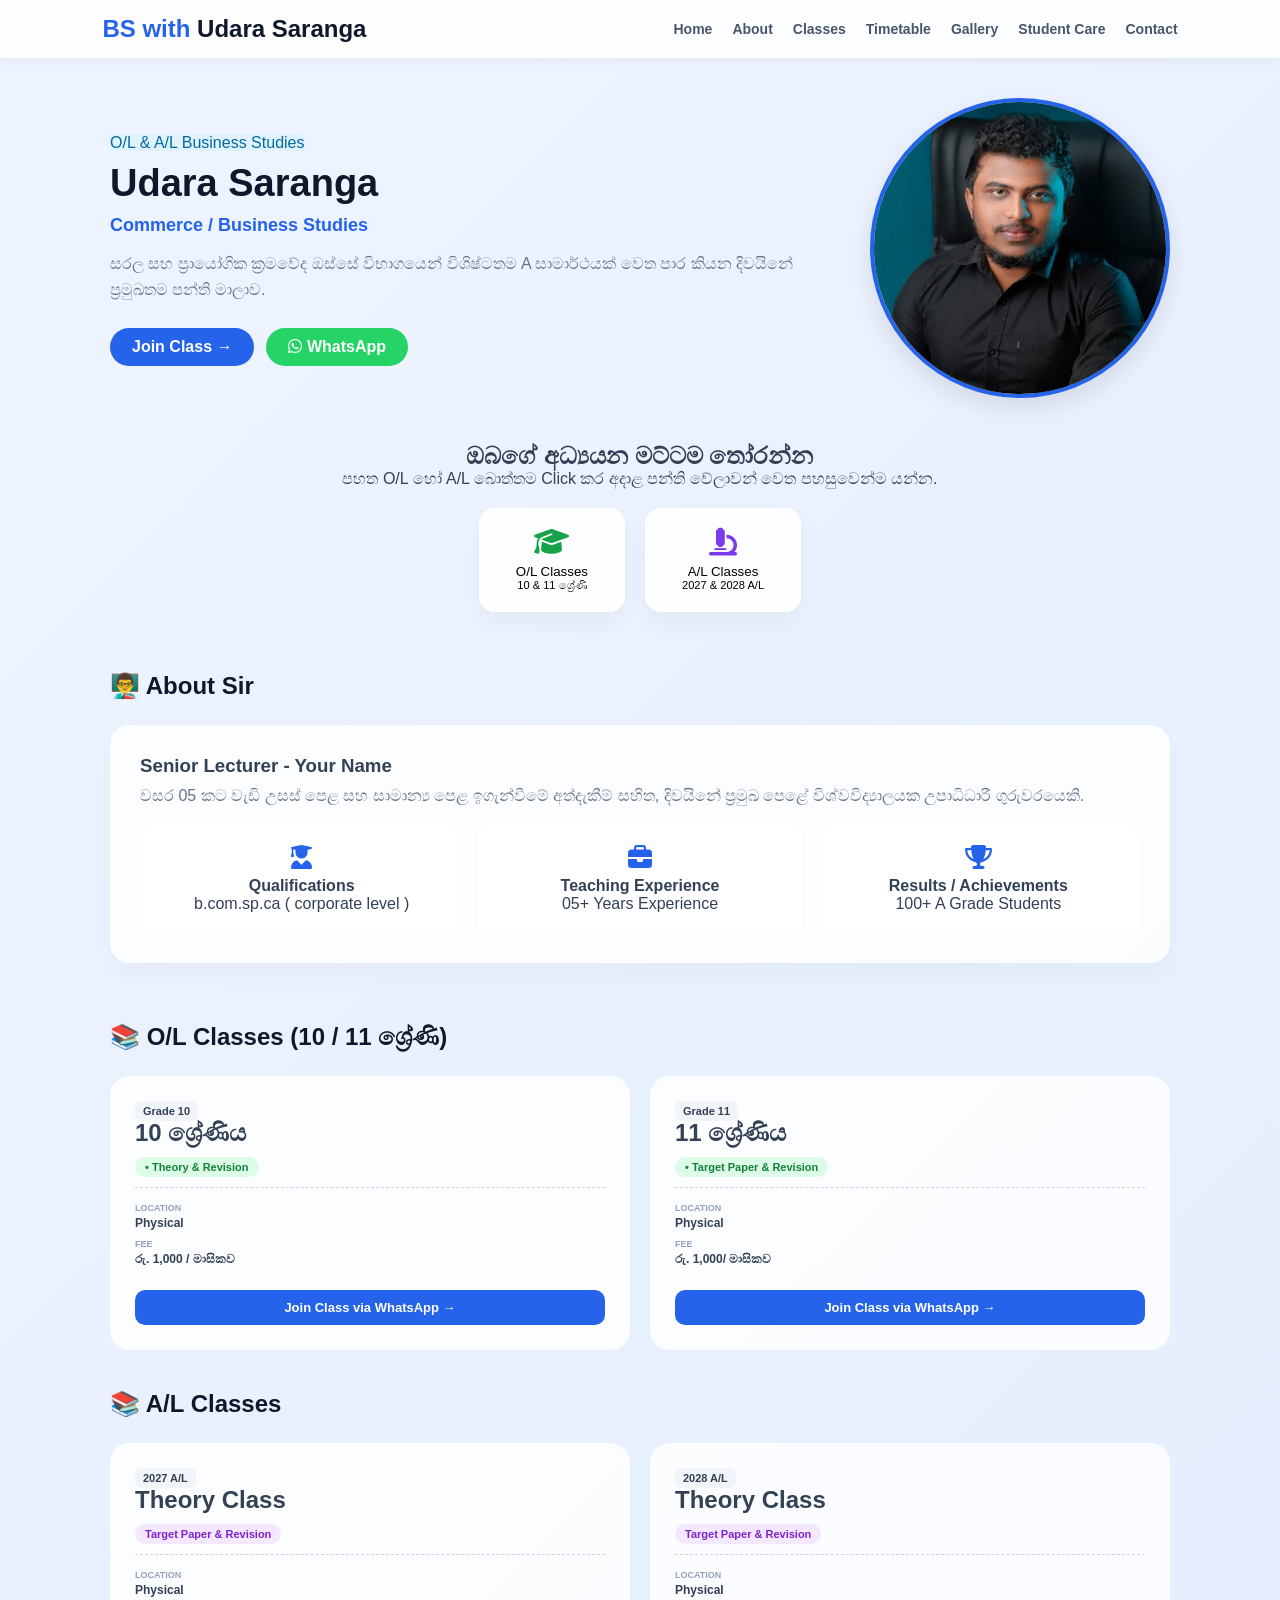
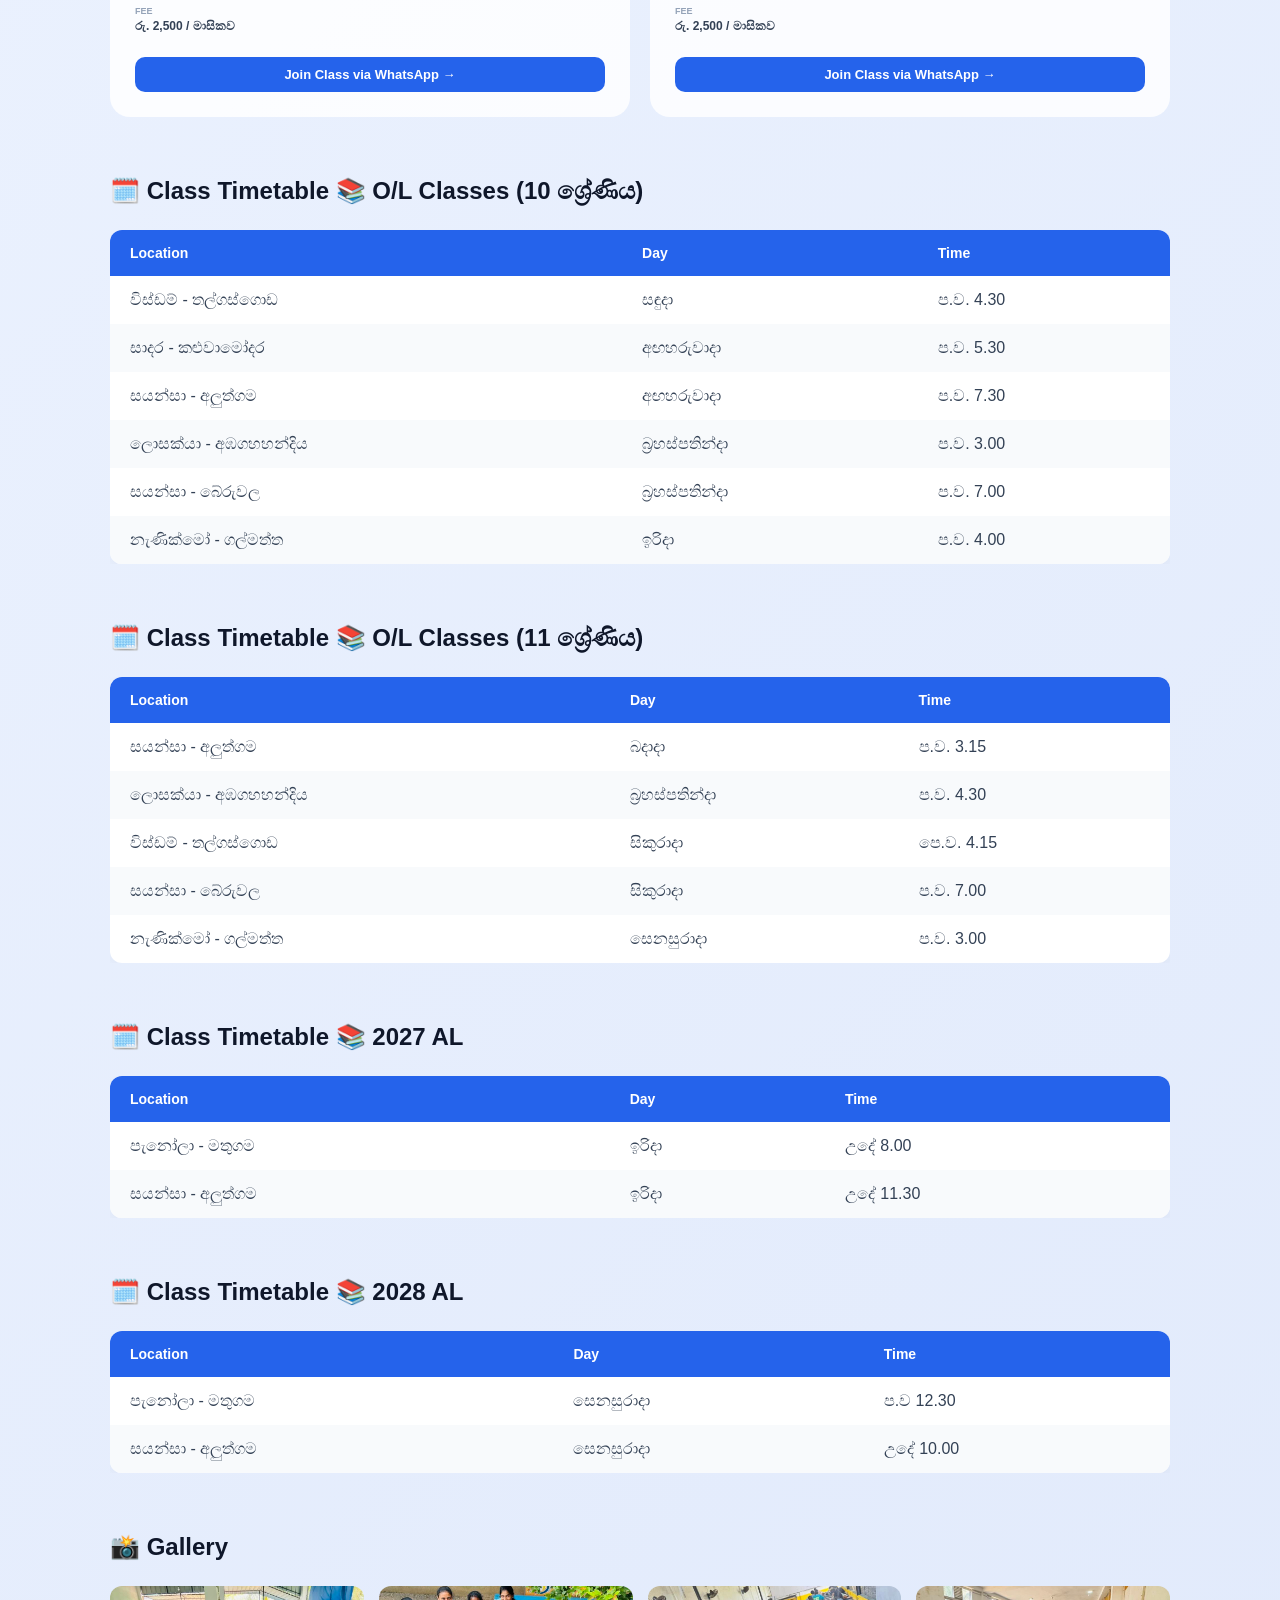
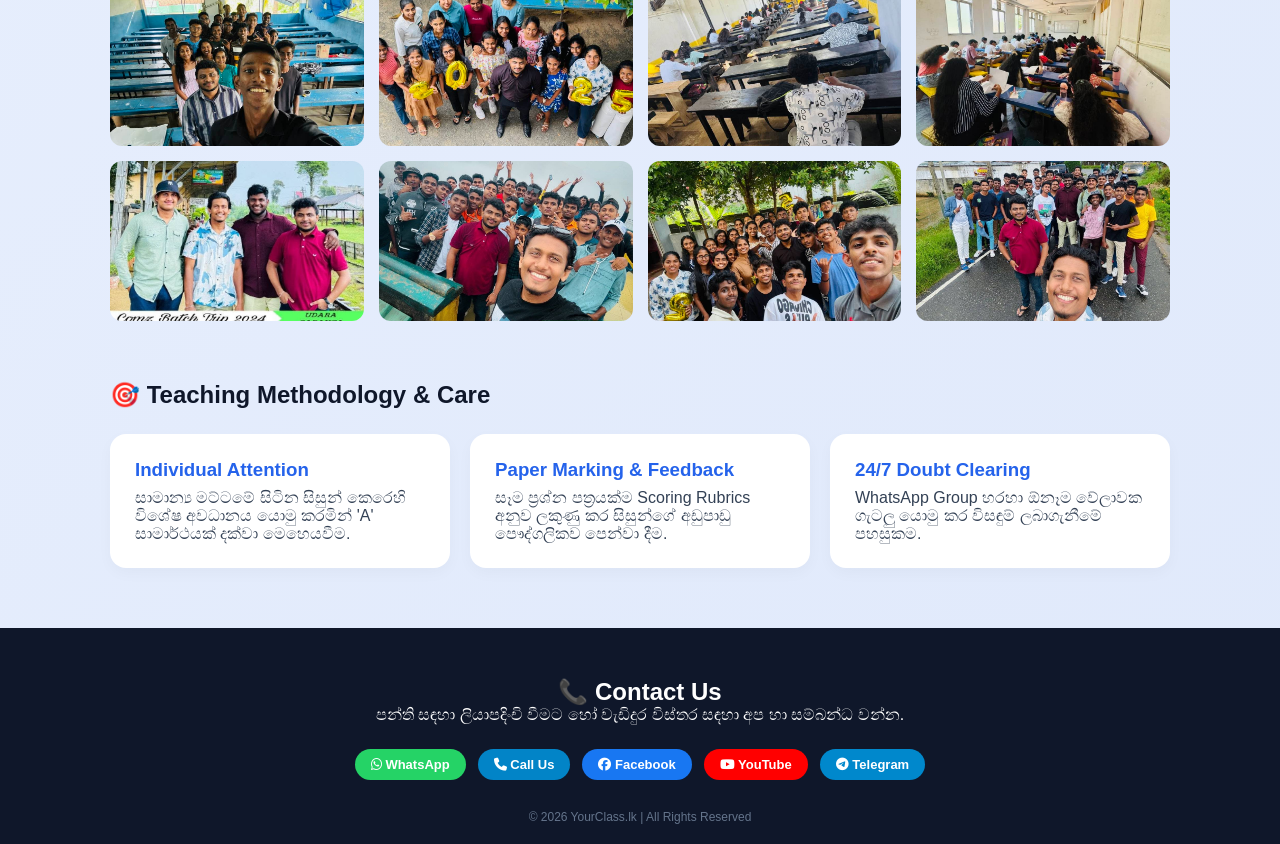
==== index.html @ fe4c2a71 "Add files via upload" ====
<!DOCTYPE html>
<html lang="si">
<head>
  <meta charset="UTF-8">
  <meta name="viewport" content="width=device-width, initial-scale=1.0">
  <title>Udara Saranga Bs</title>
  <link rel="stylesheet" href="style.css">
  <link rel="stylesheet" href="https://cdnjs.cloudflare.com/ajax/libs/font-awesome/6.4.0/css/all.min.css">
</head>
<body>

  <!-- Navigation Bar -->
  <nav class="navbar">
    <div class="logo">
      <h2><span>BS with</span> Udara Saranga</h2>
    </div>
    <ul class="nav-links">
      <li><a href="#home">Home</a></li>
      <li><a href="#about">About</a></li>
      <li><a href="#classes">Classes</a></li>
      <li><a href="#timetable">Timetable</a></li>
      <li><a href="#gallery">Gallery</a></li>
      <li><a href="#results">Student Care</a></li>
      <li><a href="#contact">Contact</a></li>
    </ul>
  </nav>

  <!-- 1. Home / Hero -->
  <section id="home" class="hero-section">
    <div class="hero-content">
      <div class="hero-text">
        <span class="tag pill-blue">O/L & A/L Business Studies</span>
        <h1>Udara Saranga</h1>
        <h3>Commerce / Business Studies</h3>
        <p>සරල සහ ප්‍රායෝගික ක්‍රමවේද ඔස්සේ විභාගයෙන් විශිෂ්ටතම A සාමාර්ථයක් වෙත පාර කියන දිවයිනේ ප්‍රමුඛතම පන්ති මාලාව.</p>
        <div class="hero-btns">
          <a href="#classes" class="btn btn-primary">Join Class &rarr;</a>
          
          <!-- Direct WhatsApp Button -->
          <a href="https://wa.me/94771234567?text=Hi%20Sir%2C%20mata%20class%20wisthara%20danaganna%20one" target="_blank" class="btn btn-whatsapp">
            <i class="fa-brands fa-whatsapp"></i> WhatsApp
          </a>
        </div>
      </div>
      <div class="hero-img">
        <img src="udara.png" alt="Sir Photo">
      </div>
    </div>
  </section>

  <!-- O/L & A/L Selection Section -->
  <section class="category-selector-container">
    <div class="header-text text-center">
      <h2>ඔබගේ අධ්‍යයන මට්ටම තෝරන්න</h2>
      <p>පහත O/L හෝ A/L බොත්තම Click කර අදාළ පන්ති වේලාවන් වෙත පහසුවෙන්ම යන්න.</p>
    </div>
    <div class="category-selector">
      <button class="cat-btn ol-btn" onclick="scrollToSection('ol-classes')">
        <i class="fa-solid fa-graduation-cap"></i>
        <span>O/L Classes</span>
        <small>10 & 11 ශ්‍රේණි</small>
      </button>

      <button class="cat-btn al-btn" onclick="scrollToSection('al-classes')">
        <i class="fa-solid fa-microscope"></i>
        <span>A/L Classes</span>
        <small>2027 & 2028 A/L</small>
      </button>
    </div>
  </section>

  <!-- 2. About Sir -->
  <section id="about" class="about-section">
    <div class="section-title">
      <h2>👨‍🏫 About Sir</h2>
    </div>
    <div class="about-card">
      <div class="about-info">
        <h3>Senior Lecturer - Your Name</h3>
        <p class="about-desc">
          වසර 05 කට වැඩි උසස් පෙළ සහ සාමාන්‍ය පෙළ ඉගැන්වීමේ අත්දැකීම් සහිත, දිවයිනේ ප්‍රමුඛ පෙළේ විශ්වවිද්‍යාලයක උපාධිධාරී ගුරුවරයෙකි.
        </p>
        <div class="about-grid">
          <div class="about-box">
            <i class="fa-solid fa-user-graduate"></i>
            <h4>Qualifications</h4>
            <p>b.com.sp.ca ( corporate level )</p>
          </div>
          <div class="about-box">
            <i class="fa-solid fa-briefcase"></i>
            <h4>Teaching Experience</h4>
            <p>05+ Years Experience</p>
          </div>
          <div class="about-box">
            <i class="fa-solid fa-trophy"></i>
            <h4>Results / Achievements</h4>
            <p>100+ A Grade Students</p>
          </div>
        </div>
      </div>
    </div>
  </section>

  <!-- 3. Classes -->
  <section id="classes" class="classes-section">
    
    <!-- O/L Classes Sub-section -->
    <div id="ol-classes" class="class-group">
      <div class="section-title">
        <h2>📚 O/L Classes (10 / 11 ශ්‍රේණි)</h2>
      </div>
      <div class="cards-grid">
        <div class="path-card">
          <div class="card-header">
            <span class="flag-badge">Grade 10</span>
            <h2>10 ශ්‍රේණිය</h2>
          </div>
          <span class="sub-badge pill-green">• Theory & Revision</span>
          <div class="details">
            <div class="info-group"><span class="label">LOCATION</span><span class="val">Physical</span></div>
            <div class="info-group"><span class="label">FEE</span><span class="val">රු. 1,000 / මාසිකව</span></div>
          </div>
          
          <!-- WhatsApp Link for Grade 10 -->
          <a href="https://wa.me/94771234567?text=Hi%20Sir%2C%20mata%20Grade%2010%20class%20ekata%20join%20wenne%20komada%20danaganna%20one" target="_blank" class="btn-card-link">
            Join Class via WhatsApp &rarr;
          </a>
        </div>

        <div class="path-card">
          <div class="card-header">
            <span class="flag-badge">Grade 11</span>
            <h2>11 ශ්‍රේණිය</h2>
          </div>
          <span class="sub-badge pill-green">• Target Paper & Revision</span>
          <div class="details">
            <div class="info-group"><span class="label">LOCATION</span><span class="val">Physical</span></div>
            <div class="info-group"><span class="label">FEE</span><span class="val">රු. 1,000/ මාසිකව</span></div>
          </div>
          
          <!-- WhatsApp Link for Grade 11 -->
          <a href="https://wa.me/94771234567?text=Hi%20Sir%2C%20mata%20Grade%2011%20class%20ekata%20join%20wenne%20komada%20danaganna%20one" target="_blank" class="btn-card-link">
            Join Class via WhatsApp &rarr;
          </a>
        </div>
      </div>
    </div>

    <!-- A/L Classes Sub-section -->
    <div id="al-classes" class="class-group">
      <div class="section-title">
        <h2>📚 A/L Classes</h2>
      </div>
      <div class="cards-grid">
        <div class="path-card">
          <div class="card-header">
            <span class="flag-badge">2027 A/L</span>
            <h2>Theory Class</h2>
          </div>
          <span class="sub-badge pill-purple">Target Paper & Revision</span>
          <div class="details">
            <div class="info-group"><span class="label">LOCATION</span><span class="val">Physical</span></div>
            <div class="info-group"><span class="label">FEE</span><span class="val">රු. 2,500 / මාසිකව</span></div>
          </div>
          
          <!-- WhatsApp Link for 2026 AL -->
          <a href="https://wa.me/94771234567?text=Hi%20Sir%2C%20mata%202026%20AL%20Theory%20class%20ekata%20join%20wenne%20komada%20danaganna%20one" target="_blank" class="btn-card-link">
            Join Class via WhatsApp &rarr;
          </a>
        </div>

        <div class="path-card">
          <div class="card-header">
            <span class="flag-badge">2028 A/L</span>
            <h2>Theory Class</h2>
          </div>
          <span class="sub-badge pill-purple">Target Paper & Revision</span>
          <div class="details">
            <div class="info-group"><span class="label">LOCATION</span><span class="val">Physical</span></div>
            <div class="info-group"><span class="label">FEE</span><span class="val">රු. 2,500 / මාසිකව</span></div>
          </div>
          
          <!-- WhatsApp Link for 2025 AL -->
          <a href="https://wa.me/94771234567?text=Hi%20Sir%2C%20mata%202025%20AL%20Revision%20class%20ekata%20join%20wenne%20komada%20danaganna%20one" target="_blank" class="btn-card-link">
            Join Class via WhatsApp &rarr;
          </a>
        </div>
      </div>
    </div>

  </section>

  <!-- 4. Class Timetable -->
  <section id="timetable" class="timetable-section">
    <div class="section-title">
      <h2>🗓️ Class Timetable 📚 O/L Classes (10 ශ්‍රේණිය)</h2>
    </div>
    <div class="table-container">
      <table class="styled-table">
        <thead>
          <tr>
            <th>Location</th>
            <th>Day</th>
            <th>Time</th>
        
          </tr>
        </thead>
        <tbody>
          <tr>
            <td>විස්ඩම්	- තල්ගස්ගොඩ</td>
            <td>සඳුදා</td>
            <td>ප.ව. 4.30</td>
            
          </tr>
          <tr>
            <td>සාදර	- කළුවාමෝදර</td>
            <td>අඟහරුවාදා</td>
            <td>ප.ව. 5.30</td>
           
          </tr>
          <tr>
            <td>සයන්සා	- අලුත්ගම</td>
            <td>අඟහරුවාදා</td>
            <td>ප.ව. 7.30</td>
            
          </tr>
          <tr>
            <td>ලොසක්යා	- අඹගහහන්දිය</td>
            <td>බ්‍රහස්පතින්දා</td>
            <td>ප.ව. 3.00</td>
            
          </tr>
          <tr>
            <td>සයන්සා	- බේරුවල</td>
            <td>බ්‍රහස්පතින්දා</td>
            <td>ප.ව. 7.00</td>
            
          </tr>
          <tr>
            <td>නැණික්මෝ	- ගල්මත්ත</td>
            <td>ඉරිදා</td>
            <td>ප.ව. 4.00</td>
            
          </tr>
        </tbody>
      </table>
    </div>
  </section>


  <section id="timetable" class="timetable-section">
    <div class="section-title">
      <h2>🗓️ Class Timetable 📚 O/L Classes (11 ශ්‍රේණිය)</h2>
    </div>
    <div class="table-container">
      <table class="styled-table">
        <thead>
          <tr>
            <th>Location</th>
            <th>Day</th>
            <th>Time</th>
        
          </tr>
        </thead>
        <tbody>
          <tr>
            <td>සයන්සා	- අලුත්ගම</td>
            <td>බදාදා</td>
            <td>ප.ව. 3.15</td>
            
          </tr>
          <tr>
            <td>ලොසක්යා	- අඹගහහන්දිය</td>
            <td>බ්‍රහස්පතින්දා</td>
            <td>ප.ව. 4.30</td>
           
          </tr>
          <tr>
            <td>විස්ඩම්	- තල්ගස්ගොඩ</td>
            <td>සිකුරාදා</td>
            <td>පෙ.ව. 4.15</td>
            
          </tr>
          <tr>
            <td>සයන්සා	- බේරුවල</td>
            <td>සිකුරාදා</td>
            <td>ප.ව. 7.00</td>
            
          </tr>
          <tr>
            <td>නැණික්මෝ	- ගල්මත්ත</td>
            <td>සෙනසුරාදා</td>
            <td>ප.ව. 3.00</td>
          
        </tbody>
      </table>
    </div>
  </section>

  <section id="timetable" class="timetable-section">
    <div class="section-title">
      <h2>🗓️ Class Timetable 📚 2027 AL</h2>
    </div>
    <div class="table-container">
      <table class="styled-table">
        <thead>
          <tr>
            <th>Location</th>
            <th>Day</th>
            <th>Time</th>
        
          </tr>
        </thead>
        <tbody>
          <tr>
            <td>පැනෝලා - මතුගම</td>
            <td>ඉරිදා </td>
            <td>උදේ 8.00</td>
            
          </tr>
          <tr>
            <td>සයන්සා - අලුත්ගම</td>
            <td>ඉරිදා</td>
            <td>උදේ 11.30</td>
          
        </tbody>
      </table>
    </div>
  </section>


  <section id="timetable" class="timetable-section">
    <div class="section-title">
      <h2>🗓️ Class Timetable 📚 2028 AL</h2>
    </div>
    <div class="table-container">
      <table class="styled-table">
        <thead>
          <tr>
            <th>Location</th>
            <th>Day</th>
            <th>Time</th>
        
          </tr>
        </thead>
        <tbody>
          <tr>
            <td>පැනෝලා - මතුගම</td>
            <td>සෙනසුරාදා</td>
            <td>ප.ව 12.30</td>
            
          </tr>
          <tr>
            <td>සයන්සා - අලුත්ගම</td>
            <td>සෙනසුරාදා</td>
            <td>උදේ 10.00</td>
          
        </tbody>
      </table>
    </div>
  </section>


  <!-- 5. Gallery -->
  <section id="gallery" class="gallery-section">
    <div class="section-title">
      <h2>📸 Gallery</h2>
    </div>
    <div class="gallery-grid">
      <img src="1.jpg" alt="Class Photo">
      <img src="2.jpg" alt="Seminar Photo">
      <img src="3.jpg" alt="Event Photo">
      <img src="4.jpg" alt="Achievement Photo">
      <img src="5.jpg" alt="Class Photo">
      <img src="6.jpg" alt="Seminar Photo">
      <img src="7.jpg" alt="Event Photo">
      <img src="8.jpg" alt="Achievement Photo">
    </div>
  </section>

  <!-- 6. Results / Achievements -->
  <section id="results" class="results-section">
    <div class="section-title">
      <h2>🎯 Teaching Methodology & Care</h2>
    </div>
    <div class="results-grid">
      <div class="result-box">
        <h3>Individual Attention</h3>
        <p>සාමාන්‍ය මට්ටමේ සිටින සිසුන් කෙරෙහි විශේෂ අවධානය යොමු කරමින් 'A' සාමාර්ථයක් දක්වා මෙහෙයවීම.</p>
      </div>
      <div class="result-box">
        <h3>Paper Marking & Feedback</h3>
        <p>සෑම ප්‍රශ්න පත්‍රයක්ම Scoring Rubrics අනුව ලකුණු කර සිසුන්ගේ අඩුපාඩු පෞද්ගලිකව පෙන්වා දීම.</p>
      </div>
      <div class="result-box">
        <h3>24/7 Doubt Clearing</h3>
        <p>WhatsApp Group හරහා ඕනෑම වේලාවක ගැටලු යොමු කර විසඳුම් ලබාගැනීමේ පහසුකම.</p>
      </div>
    </div>
  </section>

  <!-- 8. Contact & Social Links -->
  <footer id="contact" class="footer-section">
    <div class="footer-content">
      <h2>📞 Contact Us</h2>
      <p>පන්ති සඳහා ලියාපදිංචි වීමට හෝ වැඩිදුර විස්තර සඳහා අප හා සම්බන්ධ වන්න.</p>
      
      <div class="social-links">
        <!-- Direct Footer WhatsApp Link -->
        <a href="https://wa.me/94758544472" target="_blank" class="wa">
          <i class="fa-brands fa-whatsapp"></i> WhatsApp
        </a>
        <a href="tel:+94758544472" class="ph"><i class="fa-solid fa-phone"></i> Call Us</a>
        <a href="#" class="fb"><i class="fa-brands fa-facebook"></i> Facebook</a>
        <a href="#" class="yt"><i class="fa-brands fa-youtube"></i> YouTube</a>
        <a href="#" class="tg"><i class="fa-brands fa-telegram"></i> Telegram</a>
      </div>
      <p class="copyright">© 2026 YourClass.lk | All Rights Reserved</p>
    </div>
  </footer>

  <script src="script.js"></script>
</body>
</html>
---- style.css ----
* {
  margin: 0;
  padding: 0;
  box-sizing: border-box;
  font-family: 'Segoe UI', Roboto, Helvetica, Arial, sans-serif;
}

html {
  scroll-behavior: smooth;
}

body {
  background: linear-gradient(135deg, #eef4ff 0%, #e0e9fb 100%);
  color: #334155;
}

.text-center { text-align: center; }

/* Navbar */
.navbar {
  display: flex;
  justify-content: space-between;
  align-items: center;
  padding: 15px 8%;
  background: rgba(255, 255, 255, 0.9);
  backdrop-filter: blur(10px);
  position: sticky;
  top: 0;
  z-index: 100;
  box-shadow: 0 2px 10px rgba(0, 0, 0, 0.05);
}

.logo h2 { font-size: 24px; color: #0f172a; }
.logo h2 span { color: #2563eb; }

.nav-links {
  display: flex;
  list-style: none;
  gap: 20px;
}

.nav-links a {
  text-decoration: none;
  color: #475569;
  font-weight: 600;
  font-size: 14px;
}

/* 1. Hero Section */
.hero-section {
  max-width: 1100px;
  margin: 40px auto;
  padding: 0 20px;
}

.hero-content {
  display: flex;
  align-items: center;
  justify-content: space-between;
  gap: 40px;
}

.hero-text h1 { font-size: 38px; color: #0f172a; margin: 10px 0; }
.hero-text h3 { font-size: 18px; color: #2563eb; margin-bottom: 15px; }
.hero-text p { color: #64748b; margin-bottom: 25px; line-height: 1.6; }

.hero-btns { display: flex; gap: 12px; }

.btn {
  padding: 10px 22px;
  border-radius: 20px;
  text-decoration: none;
  font-weight: 600;
  display: inline-block;
}

.btn-primary { background: #2563eb; color: #fff; }
.btn-whatsapp { background: #25d366; color: #fff; }

.hero-img img {
  width: 300px;             /* රූපයේ පළල */
  height: 300px;            /* උස සහ පළල සමාන විය යුතුය */
  border-radius: 50%;       /* රවුම් හැඩය ලබාදෙන ප්‍රධාන කේතය */
  object-fit: cover;        /* රූපය ඇද නොවී නිවැරදිව රවුම ඇතුළට සකස් කරයි */
  border: 4px solid #2563eb; /* රවුම වටේට ලස්සන Border එකක් (අවශ්‍ය නම් පමණක් යොදන්න) */
  box-shadow: 0 10px 25px rgba(0, 0, 0, 0.1);
}

/* Category Selector */
.category-selector-container {
  max-width: 1100px;
  margin: 40px auto;
  padding: 0 20px;
}

.category-selector {
  display: flex;
  justify-content: center;
  gap: 20px;
  margin-top: 20px;
}

.cat-btn {
  background: rgba(255, 255, 255, 0.9);
  border: 2px solid #fff;
  border-radius: 16px;
  padding: 18px 35px;
  display: flex;
  flex-direction: column;
  align-items: center;
  cursor: pointer;
  box-shadow: 0 10px 20px rgba(0, 0, 0, 0.04);
  transition: 0.3s;
}

.cat-btn:hover { transform: translateY(-4px); border-color: #2563eb; }
.cat-btn i { font-size: 28px; margin-bottom: 8px; }
.ol-btn i { color: #16a34a; }
.al-btn i { color: #7c3aed; }

/* Global Section Style */
section {
  max-width: 1100px;
  margin: 60px auto;
  padding: 0 20px;
}

.section-title h2 {
  font-size: 24px;
  color: #0f172a;
  margin-bottom: 25px;
}

/* 2. About */
.about-card {
  background: rgba(255, 255, 255, 0.85);
  padding: 30px;
  border-radius: 20px;
  box-shadow: 0 10px 25px rgba(0, 0, 0, 0.03);
}

.about-desc { margin: 10px 0 20px; color: #64748b; }

.about-grid {
  display: grid;
  grid-template-columns: repeat(auto-fit, minmax(200px, 1fr));
  gap: 15px;
}

.about-box {
  background: #fff;
  padding: 20px;
  border-radius: 12px;
  text-align: center;
}

.about-box i { font-size: 24px; color: #2563eb; margin-bottom: 8px; }

/* 3. Cards Grid */
.class-group { margin-bottom: 40px; }
.cards-grid {
  display: grid;
  grid-template-columns: repeat(auto-fit, minmax(260px, 1fr));
  gap: 20px;
}

.path-card {
  background: rgba(255, 255, 255, 0.85);
  border-radius: 20px;
  padding: 25px;
  display: flex;
  flex-direction: column;
}

.flag-badge {
  background: #f1f5f9;
  padding: 4px 8px;
  border-radius: 6px;
  font-size: 11px;
  font-weight: bold;
}

.sub-badge {
  display: inline-block;
  font-size: 11px;
  font-weight: 600;
  padding: 4px 10px;
  border-radius: 12px;
  margin: 10px 0;
  width: fit-content;
}

.pill-green { background: #dcfce7; color: #15803d; }
.pill-purple { background: #f3e8ff; color: #7e22ce; }
.pill-blue { background: #e0f2fe; color: #0369a1; }

.details { border-top: 1px dashed #cbd5e1; padding-top: 15px; margin-bottom: 15px; }
.info-group { margin-bottom: 8px; }
.info-group .label { font-size: 9px; color: #94a3b8; font-weight: bold; display: block; }
.info-group .val { font-size: 12px; font-weight: 600; }

.btn-card {
  background: #2563eb;
  color: #fff;
  border: none;
  padding: 8px;
  border-radius: 10px;
  cursor: pointer;
  margin-top: auto;
}

/* 4. Timetable */
.table-container { overflow-x: auto; }

.styled-table {
  width: 100%;
  border-collapse: collapse;
  background: #fff;
  border-radius: 12px;
  overflow: hidden;
  box-shadow: 0 5px 15px rgba(0,0,0,0.03);
}

.styled-table th, .styled-table td { padding: 15px 20px; text-align: left; }
.styled-table th { background: #2563eb; color: #fff; font-size: 14px; }
.styled-table tr:nth-child(even) { background: #f8fafc; }

/* 5. Gallery */
.gallery-grid {
  display: grid;
  grid-template-columns: repeat(auto-fit, minmax(220px, 1fr));
  gap: 15px;
}

.gallery-grid img { width: 100%; border-radius: 12px; height: 160px; object-fit: cover; }

/* 6. Results */
.results-grid {
  display: grid;
  grid-template-columns: repeat(auto-fit, minmax(250px, 1fr));
  gap: 20px;
}

.result-box {
  background: #fff;
  padding: 25px;
  border-radius: 16px;
  box-shadow: 0 5px 15px rgba(0,0,0,0.03);
}

.result-box h3 { color: #2563eb; margin-bottom: 8px; }

/* 7. Location */
.location-container {
  display: grid;
  grid-template-columns: 1fr 1fr;
  gap: 20px;
  background: #fff;
  padding: 20px;
  border-radius: 16px;
}

/* 8. Contact / Footer */
.footer-section {
  background: #0f172a;
  color: #fff;
  padding: 50px 20px 20px;
  text-align: center;
  max-width: 100%;
  margin-bottom: 0;
}

.social-links {
  display: flex;
  justify-content: center;
  gap: 12px;
  flex-wrap: wrap;
  margin: 25px 0;
}

.social-links a {
  padding: 8px 16px;
  border-radius: 20px;
  text-decoration: none;
  color: #fff;
  font-size: 13px;
  font-weight: bold;
}

.wa { background: #25d366; }
.ph { background: #0284c7; }
.fb { background: #1877f2; }
.yt { background: #ff0000; }
.tg { background: #0088cc; }

.copyright { font-size: 12px; color: #64748b; margin-top: 30px; }

/* Responsive Mobile */
@media (max-width: 768px) {
  .hero-content { flex-direction: column; text-align: center; }
  .hero-btns { justify-content: center; }
  .nav-links { display: none; }
  .location-container { grid-template-columns: 1fr; }
  .category-selector { flex-direction: column; }
}

.btn-card-link {
  display: block;
  text-align: center;
  background: #2563eb;
  color: #ffffff;
  padding: 10px;
  border-radius: 10px;
  text-decoration: none;
  font-size: 13px;
  font-weight: 600;
  margin-top: auto;
  transition: background 0.2s ease;
}

.btn-card-link:hover {
  background: #1d4ed8;
}
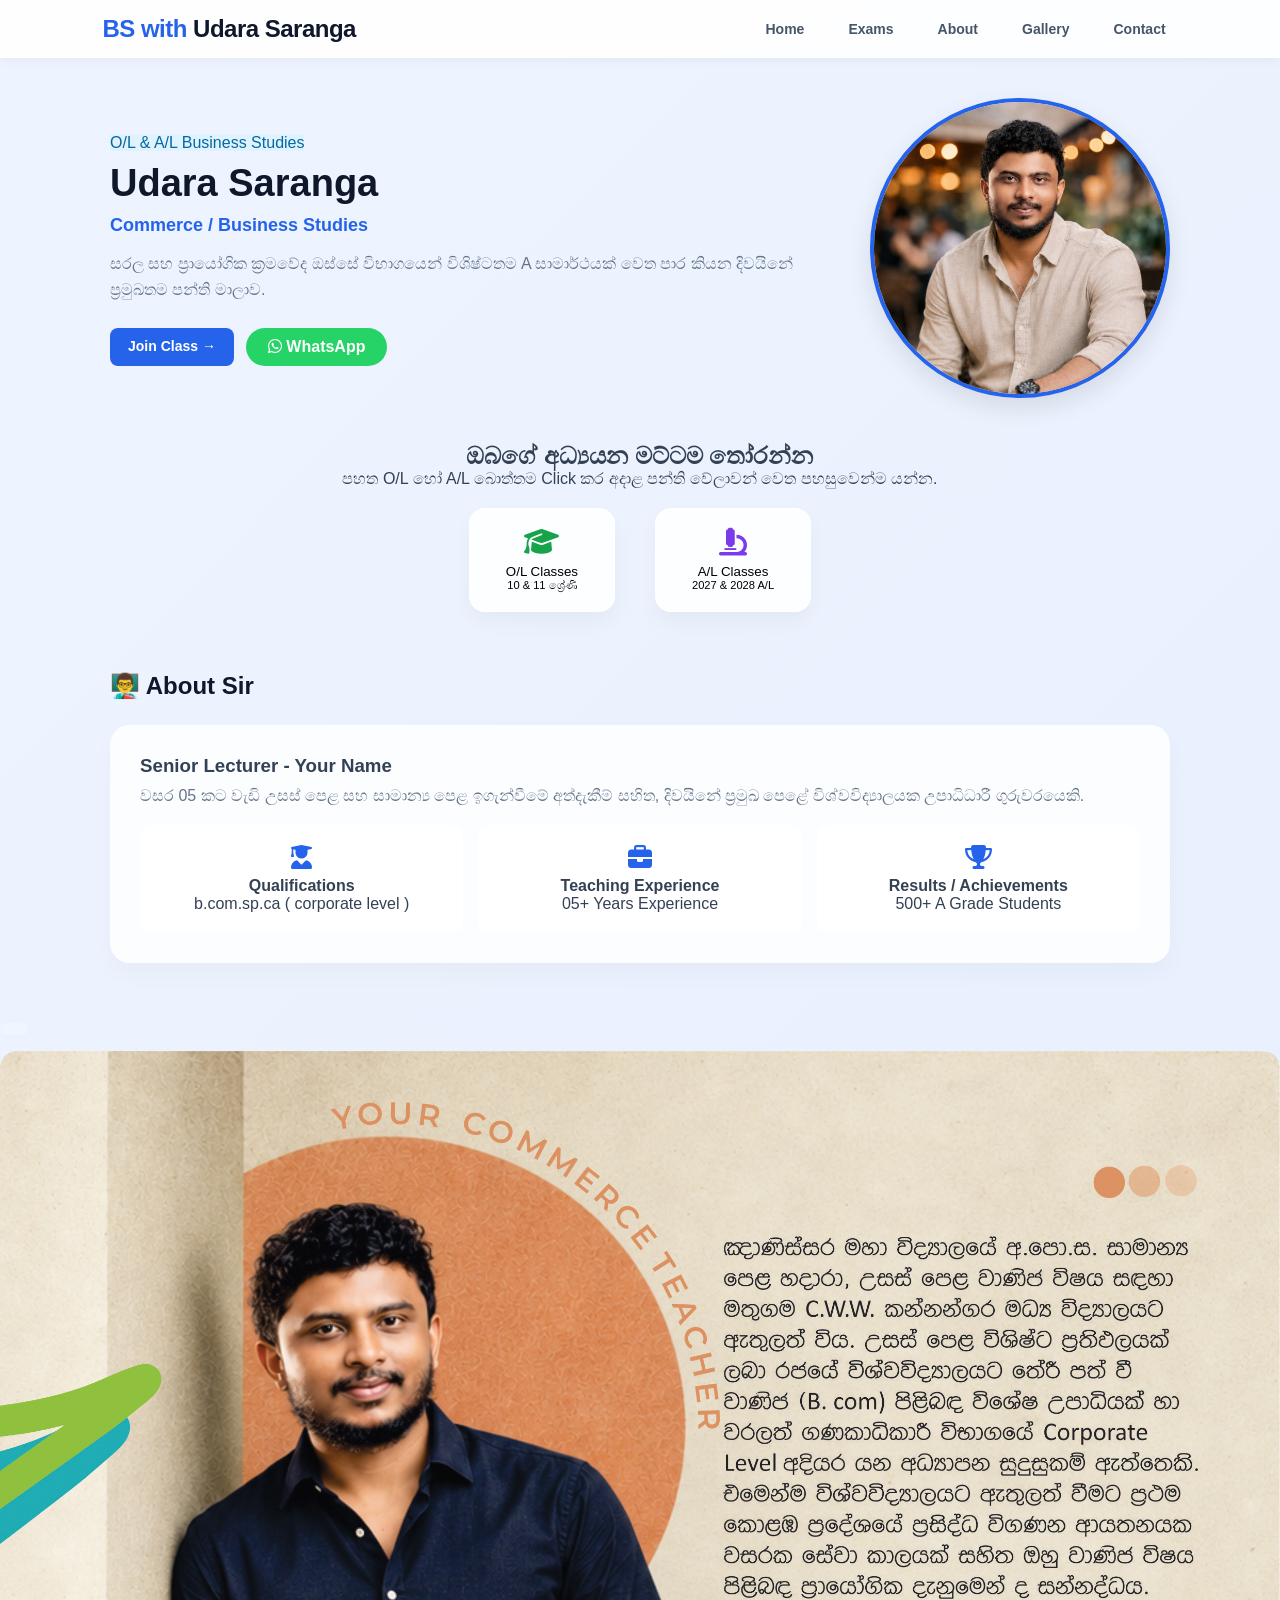
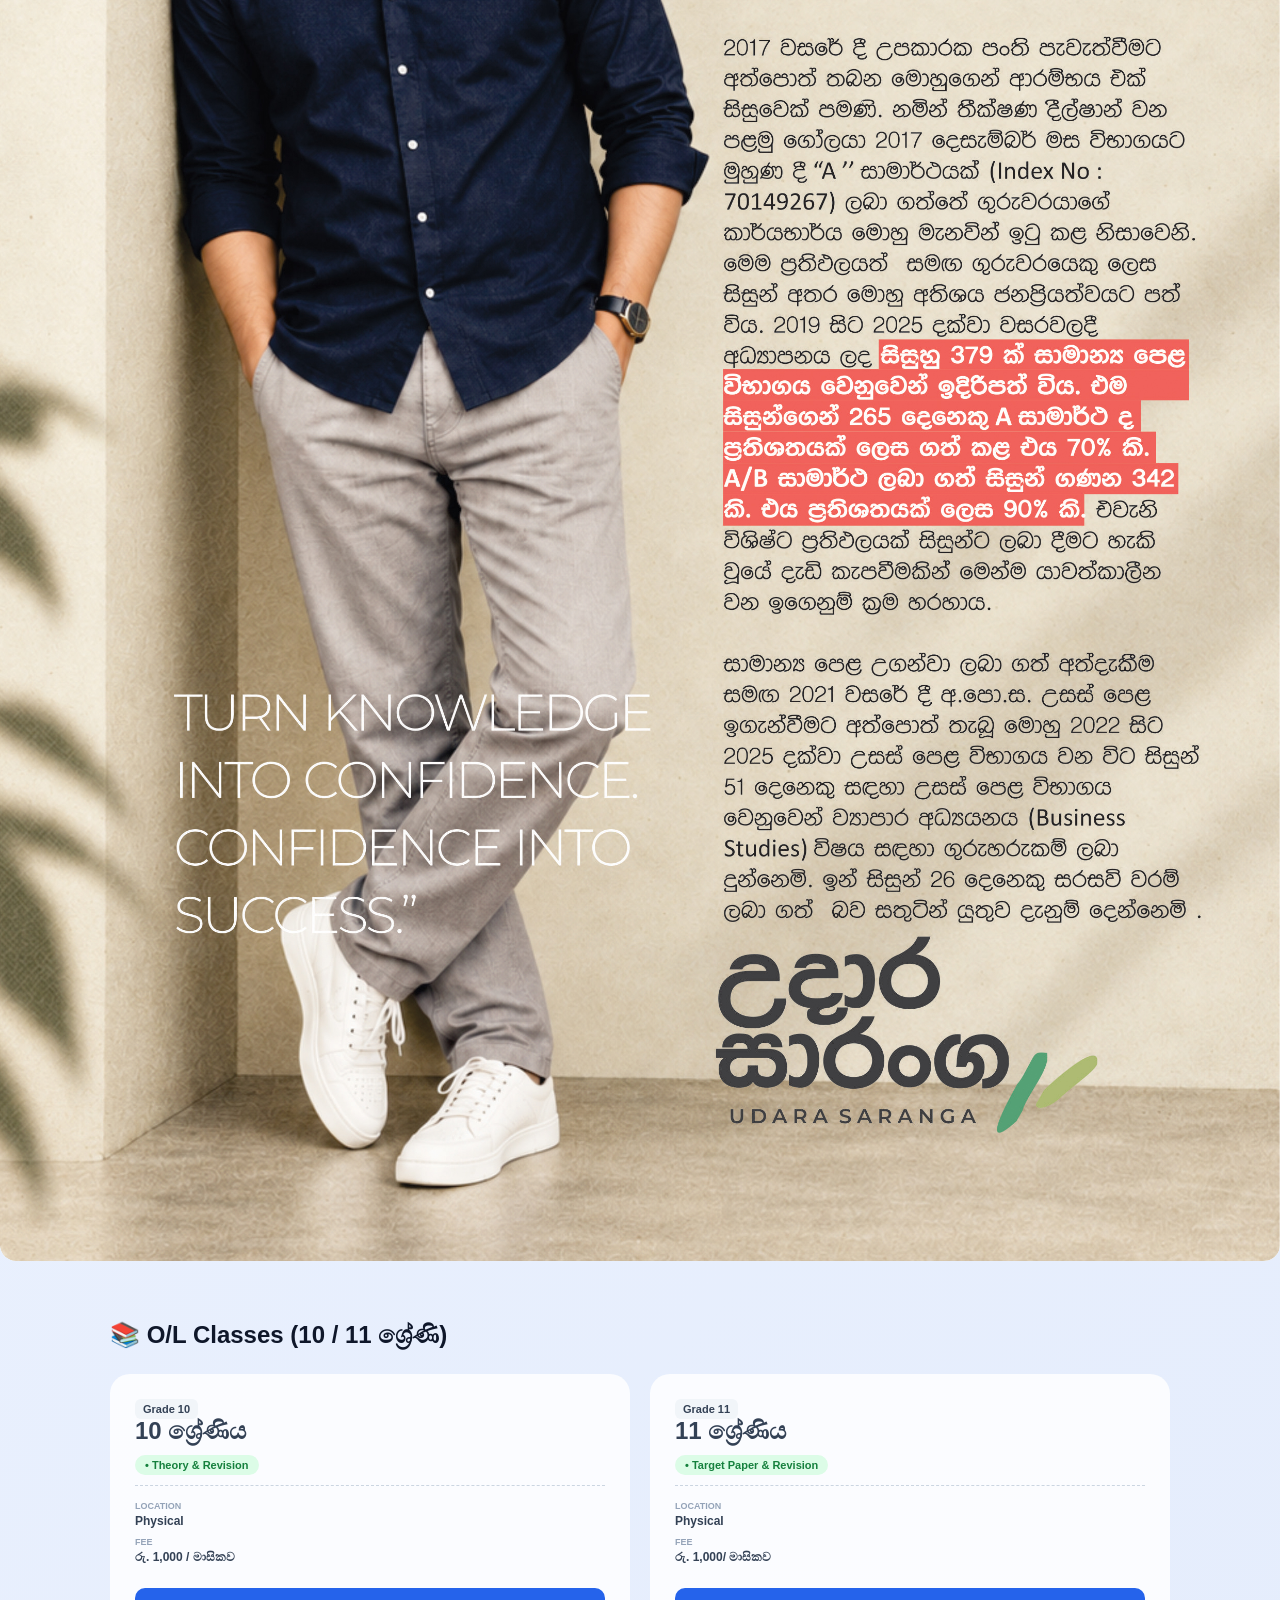
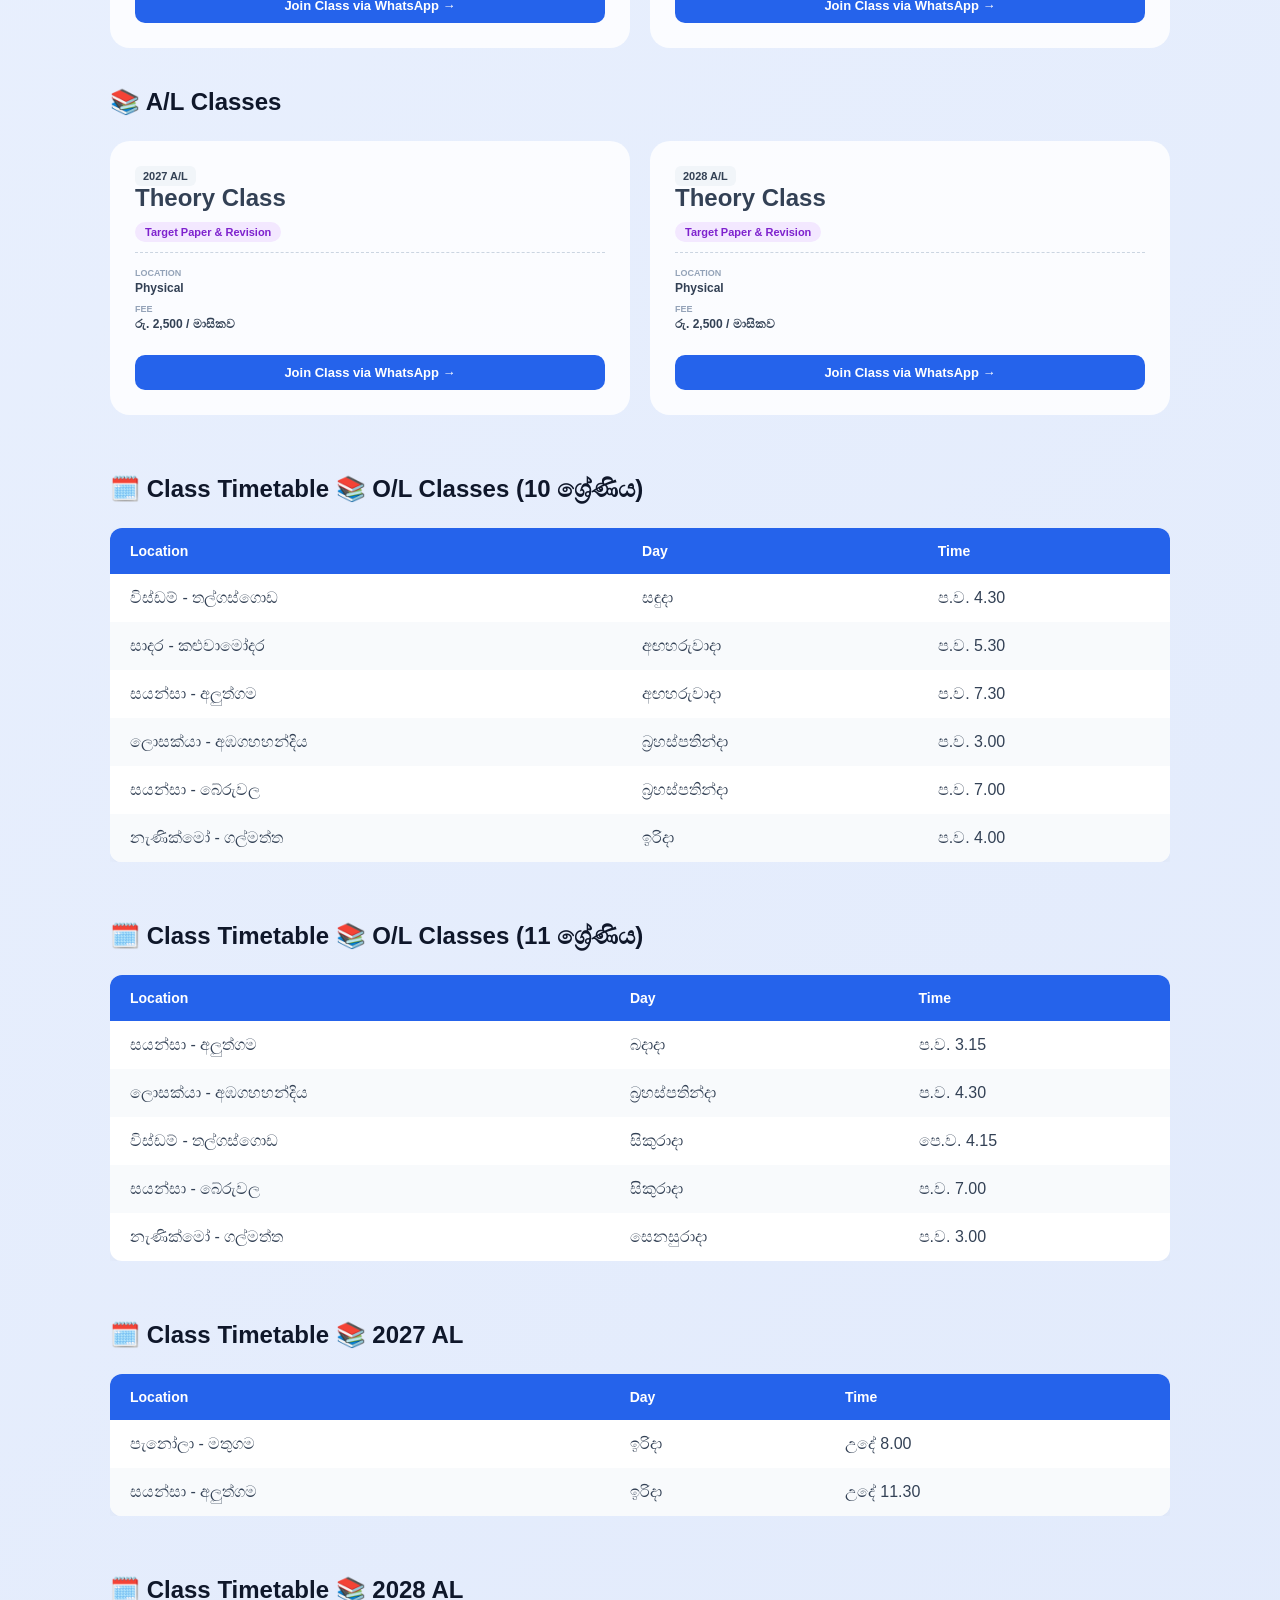
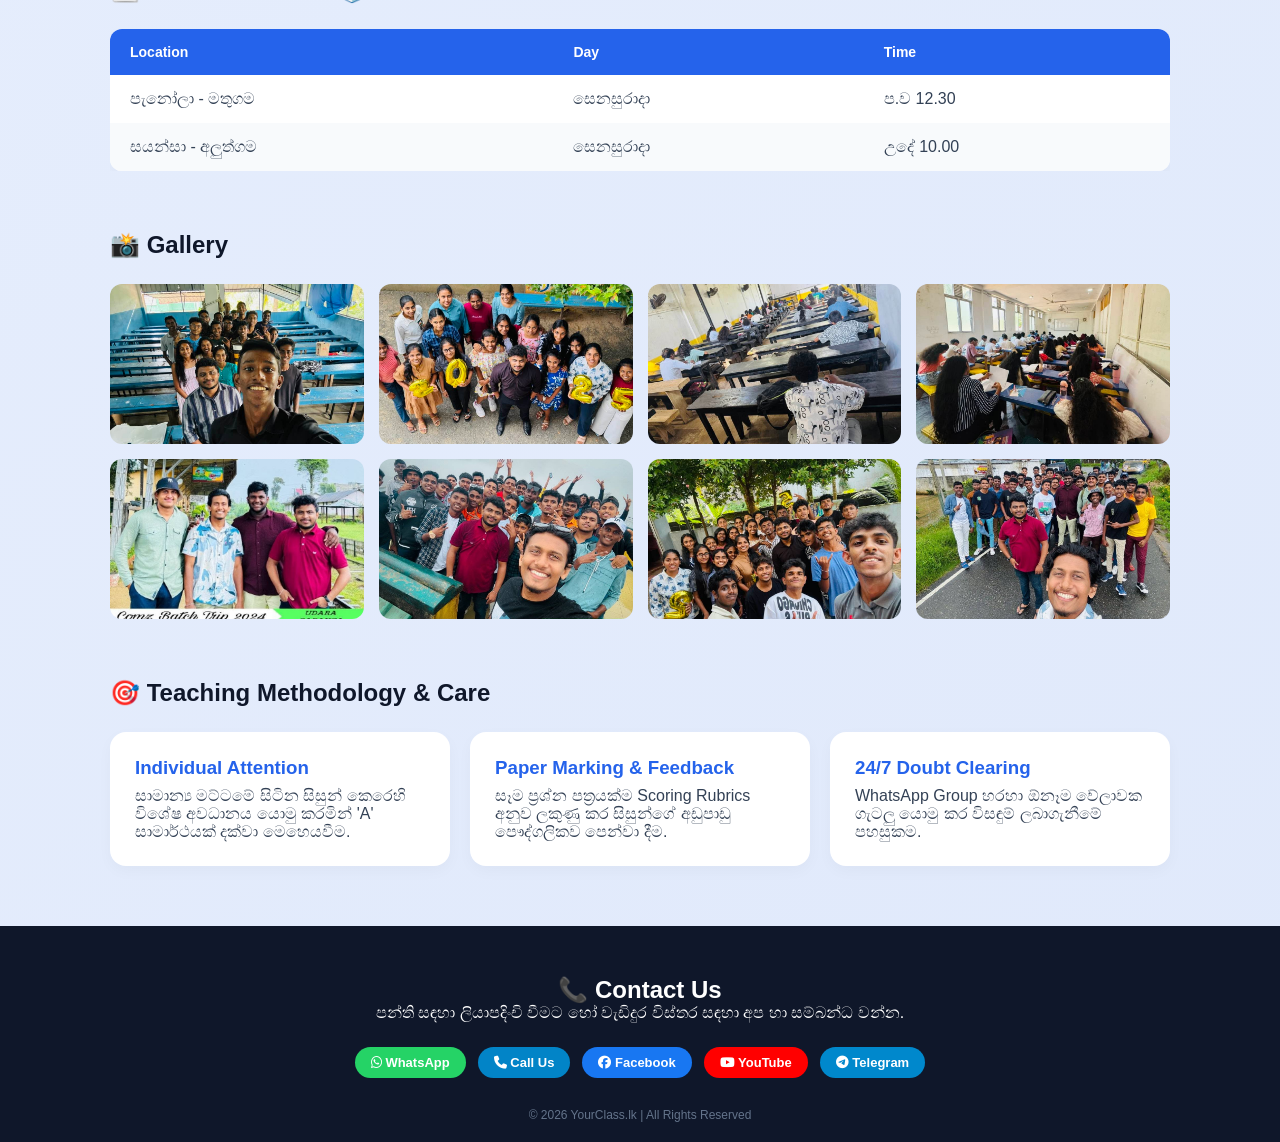
==== commit 286f703d: "Add files via upload" ====
--- a/index.html
+++ b/index.html
@@ -15,13 +15,17 @@
       <h2><span>BS with</span> Udara Saranga</h2>
     </div>
     <ul class="nav-links">
-      <li><a href="#home">Home</a></li>
+      
+     <nav>
+      <li><a href="#home">Home</a></li>   
+    <a href="exams.html">Exams</a> 
+
       <li><a href="#about">About</a></li>
-      <li><a href="#classes">Classes</a></li>
-      <li><a href="#timetable">Timetable</a></li>
       <li><a href="#gallery">Gallery</a></li>
-      <li><a href="#results">Student Care</a></li>
       <li><a href="#contact">Contact</a></li>
+
+  
+
     </ul>
   </nav>
 
@@ -43,10 +47,11 @@
         </div>
       </div>
       <div class="hero-img">
-        <img src="udara.png" alt="Sir Photo">
-      </div>
-    </div>
-  </section>
+        <img src="uu.jpeg" alt="Sir Photo">
+      </div>
+    </div>
+  </section>
+
 
   <!-- O/L & A/L Selection Section -->
   <section class="category-selector-container">
@@ -59,7 +64,7 @@
         <i class="fa-solid fa-graduation-cap"></i>
         <span>O/L Classes</span>
         <small>10 & 11 ශ්‍රේණි</small>
-      </button>
+      </button>  <img src="" alt="">
 
       <button class="cat-btn al-btn" onclick="scrollToSection('al-classes')">
         <i class="fa-solid fa-microscope"></i>
@@ -94,12 +99,24 @@
           <div class="about-box">
             <i class="fa-solid fa-trophy"></i>
             <h4>Results / Achievements</h4>
-            <p>100+ A Grade Students</p>
-          </div>
-        </div>
-      </div>
-    </div>
-  </section>
+            <p>500+ A Grade Students</p>
+          </div>
+        </div>
+      </div>
+    </div>
+  </section>
+
+
+
+  <!-- Teacher Profile Poster Card -->
+<div class="poster-card">
+  <div class="poster-badge">
+    
+  </div>
+  <div class="poster-img-box">
+    <img src="ab.jpeg" alt="Udara Saranga Sir" class="poster-img">
+  </div>
+</div>
 
   <!-- 3. Classes -->
   <section id="classes" class="classes-section">
--- a/style.css
+++ b/style.css
@@ -320,4 +320,368 @@
 
 .btn-card-link:hover {
   background: #1d4ed8;
+}
+
+.exams-container {
+  display: flex;
+  justify-content: center;
+  gap: 20px;
+  padding: 40px 20px;
+  flex-wrap: wrap;
+}
+
+.exam-card {
+  background: #ffffff;
+  border-radius: 16px;
+  padding: 30px 24px;
+  max-width: 340px;
+  width: 100%;
+  box-shadow: 0 10px 25px rgba(0, 0, 0, 0.08);
+  border: 1px solid #e2e8f0;
+  position: relative;
+  transition: transform 0.3s ease, box-shadow 0.3s ease;
+  text-align: center;
+}
+
+.exam-card:hover {
+  transform: translateY(-8px);
+  box-shadow: 0 15px 35px rgba(37, 99, 235, 0.15);
+  border-color: #2563eb;
+}
+
+.card-badge {
+  position: absolute;
+  top: 15px;
+  right: 15px;
+  background: #ef4444;
+  color: white;
+  font-size: 12px;
+  font-weight: bold;
+  padding: 4px 10px;
+  border-radius: 20px;
+}
+
+.card-icon {
+  font-size: 36px;
+  color: #2563eb;
+  margin-bottom: 15px;
+}
+
+.exam-card h3 {
+  font-size: 20px;
+  color: #1e293b;
+  margin-bottom: 10px;
+}
+
+.exam-card p {
+  color: #64748b;
+  font-size: 14px;
+  line-height: 1.5;
+  margin-bottom: 20px;
+}
+
+.card-buttons {
+  display: flex;
+  gap: 10px;
+  justify-content: center;
+}
+
+.btn-primary {
+  background: #2563eb;
+  color: white;
+  padding: 10px 18px;
+  border-radius: 8px;
+  text-decoration: none;
+  font-weight: 600;
+  font-size: 14px;
+  transition: background 0.2s;
+}
+
+.btn-primary:hover {
+  background: #1d4ed8;
+}
+
+
+//EXAM CARD EXAM CARD EXAM CARD 
+
+.btn-secondary {
+  background: #f1f5f9;
+  color: #334155;
+  padding: 10px 18px;
+  border-radius: 8px;
+  text-decoration: none;
+  font-weight: 600;
+  font-size: 14px;
+  transition: background 0.2s;
+}
+
+.btn-secondary:hover {
+  background: #e2e8f0;
+}
+
+
+//exam csss
+
+body {
+  font-family: 'Segoe UI', Tahoma, Geneva, Verdana, sans-serif;
+  background-color: #f8fafc;
+  margin: 0;
+  padding: 20px;
+}
+
+.page-title {
+  text-align: center;
+  margin-bottom: 30px;
+}
+
+.back-link {
+  color: #2563eb;
+  text-decoration: none;
+  font-weight: 600;
+  display: inline-block;
+  margin-top: 10px;
+}
+
+.cards-container {
+  display: flex;
+  justify-content: center;
+  gap: 25px;
+  flex-wrap: wrap;
+  max-width: 1100px;
+  margin: 0 auto;
+}
+
+.grade-card, .exam-item-card {
+  background: #ffffff;
+  border-radius: 16px;
+  padding: 25px;
+  width: 300px;
+  box-shadow: 0 8px 20px rgba(0, 0, 0, 0.06);
+  border: 1px solid #e2e8f0;
+  transition: transform 0.3s ease, box-shadow 0.3s ease;
+  text-align: center;
+}
+
+.grade-card:hover, .exam-item-card:hover {
+  transform: translateY(-6px);
+  box-shadow: 0 12px 25px rgba(37, 99, 235, 0.15);
+  border-color: #2563eb;
+}
+
+.exam-tag {
+  background: #e0e7ff;
+  color: #4338ca;
+  font-size: 12px;
+  font-weight: bold;
+  padding: 4px 10px;
+  border-radius: 20px;
+}
+
+.select-btn {
+  display: inline-block;
+  background: #2563eb;
+  color: white;
+  padding: 10px 20px;
+  border-radius: 8px;
+  text-decoration: none;
+  font-weight: 600;
+  margin-top: 15px;
+}
+
+.button-group {
+  display: flex;
+  flex-direction: column;
+  gap: 10px;
+  margin-top: 20px;
+}
+
+.btn-form {
+  background-color: #059669;
+  color: white;
+  padding: 10px;
+  border-radius: 8px;
+  text-decoration: none;
+  font-weight: 600;
+}
+
+.btn-drive {
+  background-color: #dc2626;
+  color: white;
+  padding: 10px;
+  border-radius: 8px;
+  text-decoration: none;
+  font-weight: 600;
+}
+
+.btn-form:hover { background-color: #047857; }
+.btn-drive:hover { background-color: #b91c1c; }
+
+
+//back buttons 
+
+/* ==========================================
+   1. TOP NAVIGATION HEADER STYLES
+   ========================================== */
+header {
+  background-color: #ffffff;
+  box-shadow: 0 2px 12px rgba(0, 0, 0, 0.06);
+  position: sticky;
+  top: 0;
+  z-index: 1000;
+  padding: 14px 0;
+  border-bottom: 1px solid #e2e8f0;
+}
+
+.nav-container {
+  max-width: 1100px;
+  margin: 0 auto;
+  display: flex;
+  justify-content: space-between;
+  align-items: center;
+  padding: 0 20px;
+}
+
+.logo {
+  font-size: 20px;
+  font-weight: 700;
+  color: #2563eb;
+  letter-spacing: -0.5px;
+}
+
+nav {
+  display: flex;
+  gap: 20px;
+  align-items: center;
+}
+
+nav a {
+  text-decoration: none;
+  color: #475569;
+  font-weight: 600;
+  font-size: 15px;
+  transition: all 0.2s ease;
+  padding: 6px 12px;
+  border-radius: 8px;
+}
+
+nav a:hover, 
+nav a.active {
+  color: #2563eb;
+  background-color: #eff6ff;
+}
+
+/* ==========================================
+   2. PAGE CONTENT & BACK BUTTONS STYLES
+   ========================================== */
+.content-wrapper {
+  max-width: 1100px;
+  margin: 25px auto;
+  padding: 0 20px;
+}
+
+.top-bar {
+  display: flex;
+  gap: 12px;
+  margin-bottom: 25px;
+  flex-wrap: wrap;
+}
+
+/* Base Back Button Style */
+.back-btn {
+  display: inline-flex;
+  align-items: center;
+  gap: 8px;
+  background-color: #ffffff;
+  color: #334155;
+  border: 1px solid #cbd5e1;
+  padding: 10px 18px;
+  border-radius: 10px;
+  text-decoration: none;
+  font-size: 14px;
+  font-weight: 600;
+  transition: all 0.3s cubic-bezier(0.4, 0, 0.2, 1);
+  box-shadow: 0 2px 6px rgba(0, 0, 0, 0.04);
+}
+
+/* Back Button Hover Effect */
+.back-btn:hover {
+  background-color: #2563eb;
+  color: #ffffff;
+  border-color: #2563eb;
+  transform: translateY(-2px);
+  box-shadow: 0 6px 15px rgba(37, 99, 235, 0.2);
+}
+
+/* Home Specific Button Style */
+.home-btn {
+  background-color: #f8fafc;
+  border-color: #e2e8f0;
+}
+
+.home-btn:hover {
+  background-color: #1d4ed8;
+  color: #ffffff;
+  border-color: #1d4ed8;
+}
+
+
+//about sir photo a4 
+
+/* Poster Main Card */
+.poster-card {
+  max-width: 620px; /* Card එකේ ප්‍රමාණය හරියටම පෙනෙන සේ සකසා ඇත */
+  margin: 35px auto;
+  padding: 16px;
+  background: #ffffff;
+  border-radius: 24px;
+  border: 1px solid #e2e8f0;
+  box-shadow: 0 12px 35px rgba(0, 0, 0, 0.08);
+  transition: all 0.3s cubic-bezier(0.4, 0, 0.2, 1);
+  position: relative;
+}
+
+.poster-card:hover {
+  transform: translateY(-6px);
+  box-shadow: 0 20px 45px rgba(37, 99, 235, 0.12);
+  border-color: #cbd5e1;
+}
+
+/* Header Badge Style */
+.poster-badge {
+  display: inline-flex;
+  align-items: center;
+  gap: 8px;
+  background: #eff6ff;
+  color: #2563eb;
+  font-weight: 700;
+  font-size: 13px;
+  padding: 6px 14px;
+  border-radius: 12px;
+  margin-bottom: 12px;
+}
+
+/* Image Container */
+.poster-img-box {
+  width: 100%;
+  border-radius: 16px;
+  overflow: hidden;
+  background-color: #f8fafc;
+}
+
+/* Image Full View */
+.poster-img {
+  width: 100%;
+  height: auto;
+  display: block;
+  object-fit: contain;
+  border-radius: 16px;
+}
+
+/* Responsive Adjustments for Mobile */
+@media (max-width: 680px) {
+  .poster-card {
+    max-width: 92%;
+    padding: 12px;
+    margin: 20px auto;
+  }
 }
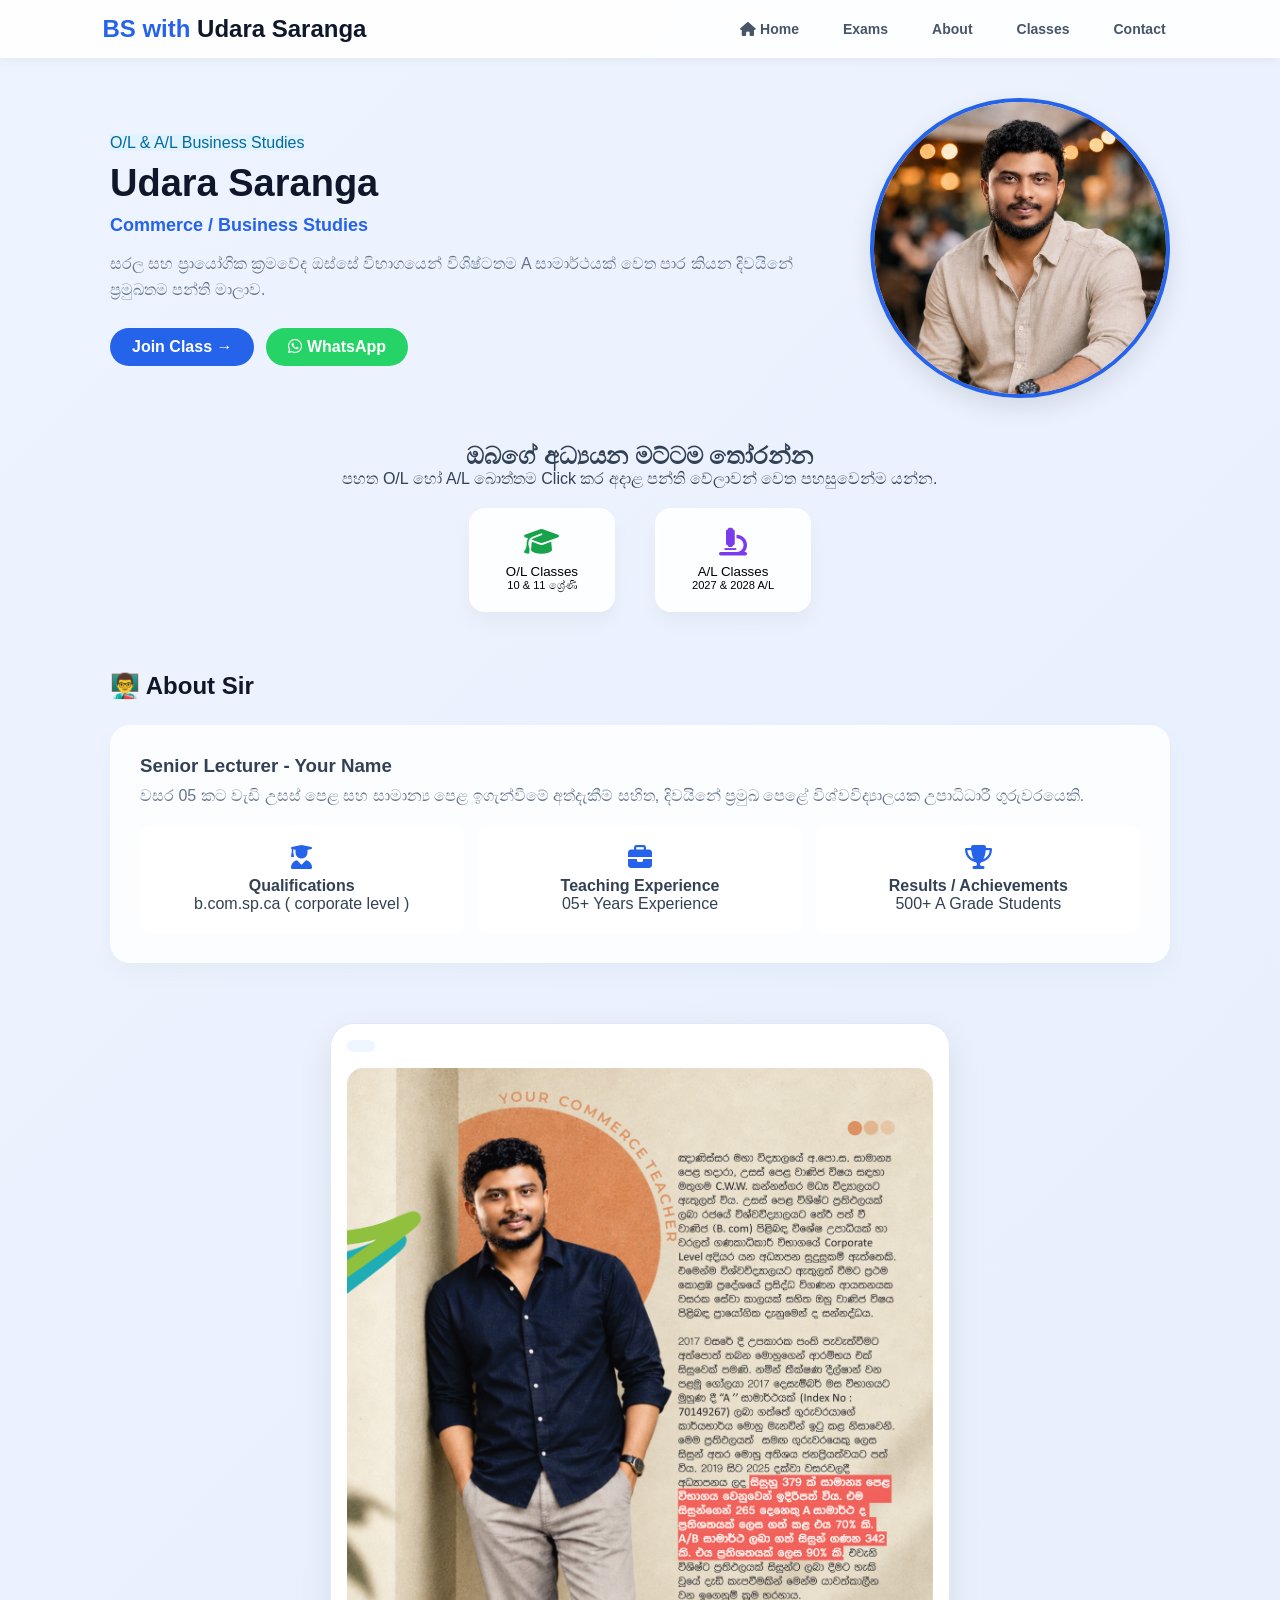
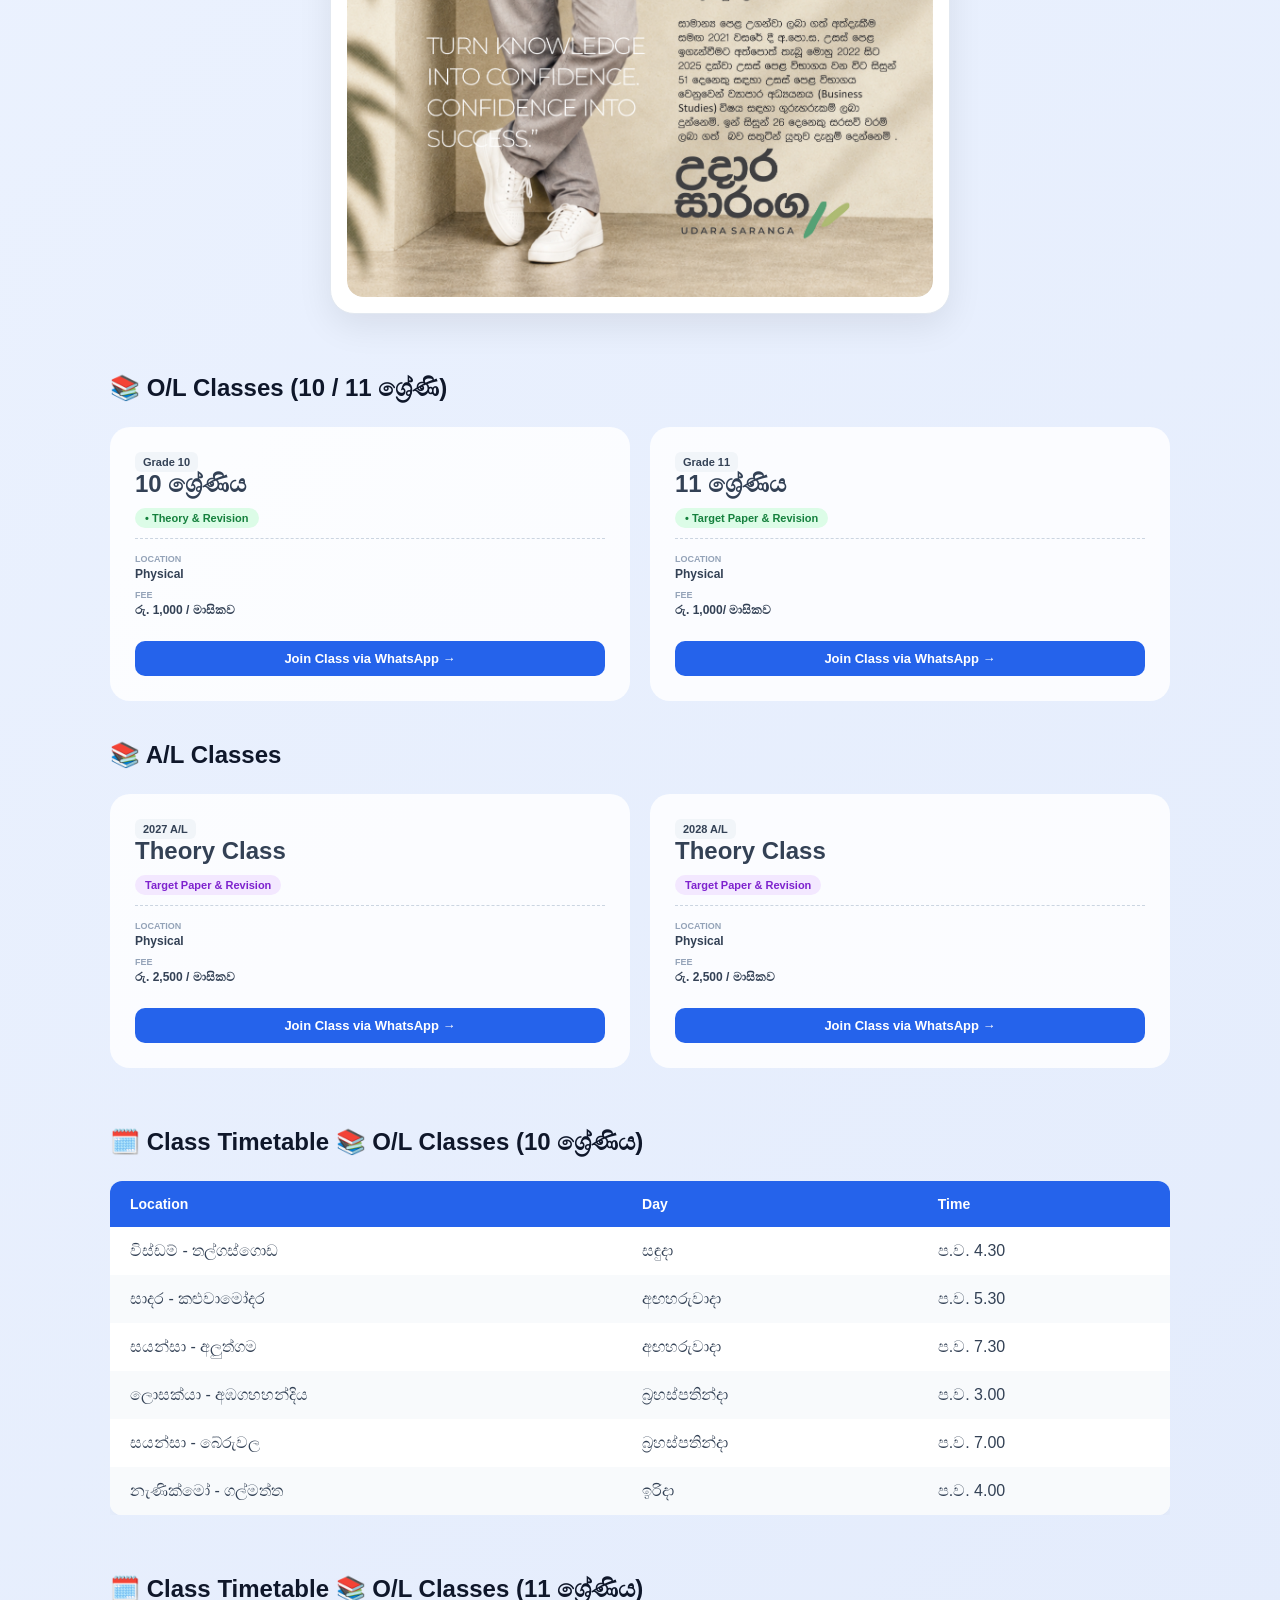
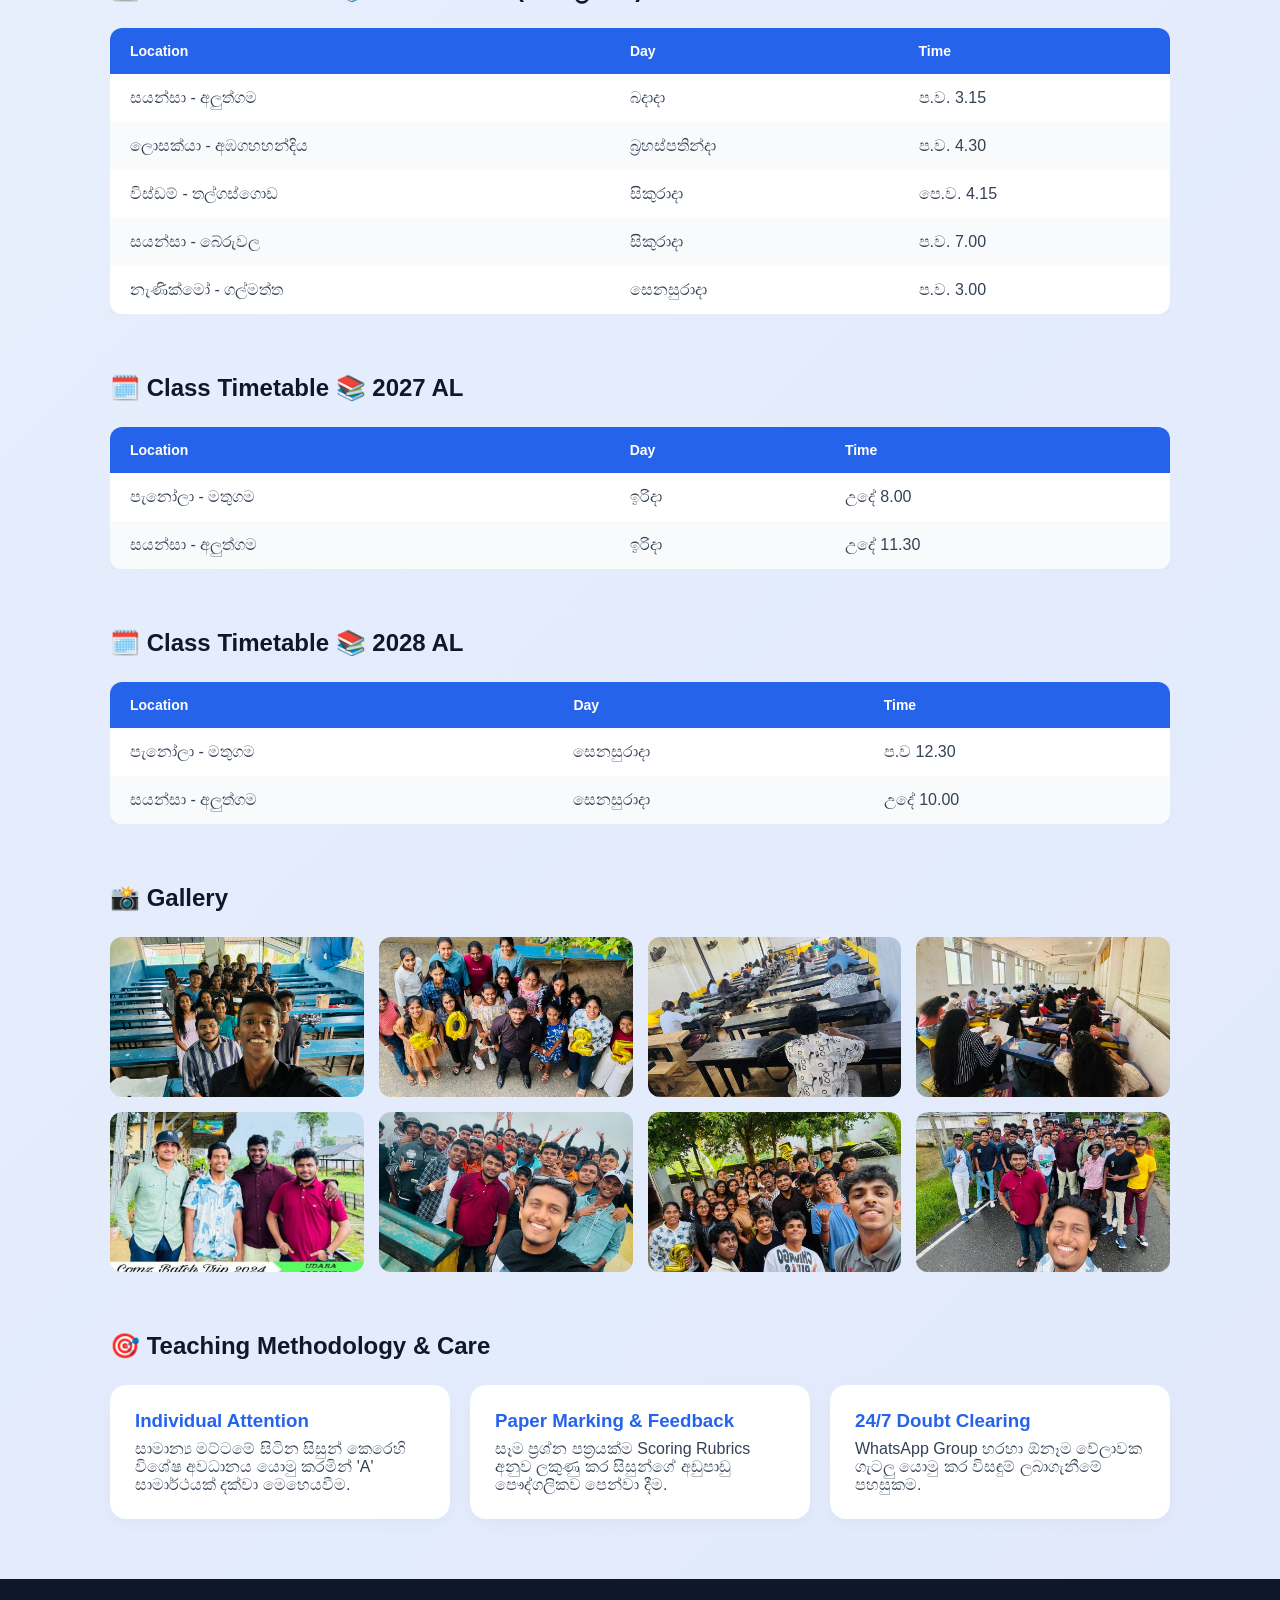
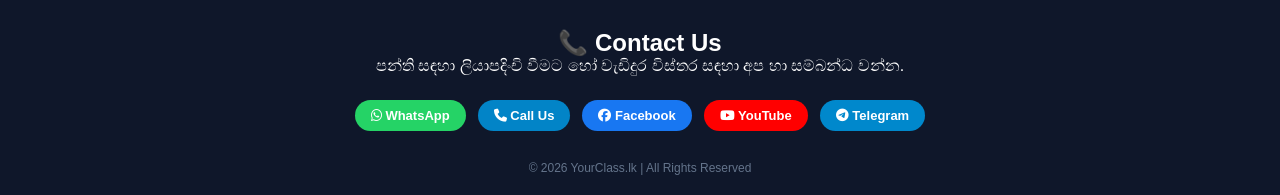
==== commit 965da0b7: "Add files via upload" ====
--- a/index.html
+++ b/index.html
@@ -10,20 +10,19 @@
 <body>
 
   <!-- Navigation Bar -->
+ <!-- Navigation Bar -->
   <nav class="navbar">
     <div class="logo">
       <h2><span>BS with</span> Udara Saranga</h2>
     </div>
     <ul class="nav-links">
-      
-     <nav>
-      <li><a href="#home">Home</a></li>   
-    <a href="exams.html">Exams</a> 
-
+      <li><a href="#home"><i class="fas fa-home"></i> Home</a></li>   
+      <li><a href="exams.html">Exams</a></li> 
       <li><a href="#about">About</a></li>
-      <li><a href="#gallery">Gallery</a></li>
+      <li><a href="#classes">Classes</a></li>
       <li><a href="#contact">Contact</a></li>
-
+    </ul>
+  </nav>
   
 
     </ul>
--- a/style.css
+++ b/style.css
@@ -12,11 +12,17 @@
 body {
   background: linear-gradient(135deg, #eef4ff 0%, #e0e9fb 100%);
   color: #334155;
-}
-
-.text-center { text-align: center; }
-
-/* Navbar */
+  margin: 0;
+  padding: 0;
+}
+
+.text-center { 
+  text-align: center; 
+}
+
+/* ==========================================
+   1. NAVBAR STYLES
+   ========================================== */
 .navbar {
   display: flex;
   justify-content: space-between;
@@ -30,8 +36,14 @@
   box-shadow: 0 2px 10px rgba(0, 0, 0, 0.05);
 }
 
-.logo h2 { font-size: 24px; color: #0f172a; }
-.logo h2 span { color: #2563eb; }
+.logo h2 { 
+  font-size: 24px; 
+  color: #0f172a; 
+}
+
+.logo h2 span { 
+  color: #2563eb; 
+}
 
 .nav-links {
   display: flex;
@@ -46,7 +58,50 @@
   font-size: 14px;
 }
 
-/* 1. Hero Section */
+header {
+  background-color: #ffffff;
+  box-shadow: 0 2px 12px rgba(0, 0, 0, 0.06);
+  position: sticky;
+  top: 0;
+  z-index: 1000;
+  padding: 14px 0;
+  border-bottom: 1px solid #e2e8f0;
+}
+
+.nav-container {
+  max-width: 1100px;
+  margin: 0 auto;
+  display: flex;
+  justify-content: space-between;
+  align-items: center;
+  padding: 0 20px;
+}
+
+nav {
+  display: flex;
+  gap: 20px;
+  align-items: center;
+}
+
+nav a {
+  text-decoration: none;
+  color: #475569;
+  font-weight: 600;
+  font-size: 15px;
+  transition: all 0.2s ease;
+  padding: 6px 12px;
+  border-radius: 8px;
+}
+
+nav a:hover, 
+nav a.active {
+  color: #2563eb;
+  background-color: #eff6ff;
+}
+
+/* ==========================================
+   2. HERO SECTION STYLES
+   ========================================== */
 .hero-section {
   max-width: 1100px;
   margin: 40px auto;
@@ -78,15 +133,17 @@
 .btn-whatsapp { background: #25d366; color: #fff; }
 
 .hero-img img {
-  width: 300px;             /* රූපයේ පළල */
-  height: 300px;            /* උස සහ පළල සමාන විය යුතුය */
-  border-radius: 50%;       /* රවුම් හැඩය ලබාදෙන ප්‍රධාන කේතය */
-  object-fit: cover;        /* රූපය ඇද නොවී නිවැරදිව රවුම ඇතුළට සකස් කරයි */
-  border: 4px solid #2563eb; /* රවුම වටේට ලස්සන Border එකක් (අවශ්‍ය නම් පමණක් යොදන්න) */
+  width: 300px;
+  height: 300px;
+  border-radius: 50%;
+  object-fit: cover;
+  border: 4px solid #2563eb;
   box-shadow: 0 10px 25px rgba(0, 0, 0, 0.1);
 }
 
-/* Category Selector */
+/* ==========================================
+   3. CATEGORY SELECTOR & GENERAL SECTIONS
+   ========================================== */
 .category-selector-container {
   max-width: 1100px;
   margin: 40px auto;
@@ -118,7 +175,6 @@
 .ol-btn i { color: #16a34a; }
 .al-btn i { color: #7c3aed; }
 
-/* Global Section Style */
 section {
   max-width: 1100px;
   margin: 60px auto;
@@ -131,7 +187,7 @@
   margin-bottom: 25px;
 }
 
-/* 2. About */
+/* About Section */
 .about-card {
   background: rgba(255, 255, 255, 0.85);
   padding: 30px;
@@ -156,7 +212,7 @@
 
 .about-box i { font-size: 24px; color: #2563eb; margin-bottom: 8px; }
 
-/* 3. Cards Grid */
+/* Cards Grid */
 .class-group { margin-bottom: 40px; }
 .cards-grid {
   display: grid;
@@ -209,7 +265,27 @@
   margin-top: auto;
 }
 
-/* 4. Timetable */
+.btn-card-link {
+  display: block;
+  text-align: center;
+  background: #2563eb;
+  color: #ffffff;
+  padding: 10px;
+  border-radius: 10px;
+  text-decoration: none;
+  font-size: 13px;
+  font-weight: 600;
+  margin-top: auto;
+  transition: background 0.2s ease;
+}
+
+.btn-card-link:hover {
+  background: #1d4ed8;
+}
+
+/* ==========================================
+   4. TIMETABLE & GALLERY & RESULTS STYLES
+   ========================================== */
 .table-container { overflow-x: auto; }
 
 .styled-table {
@@ -225,7 +301,6 @@
 .styled-table th { background: #2563eb; color: #fff; font-size: 14px; }
 .styled-table tr:nth-child(even) { background: #f8fafc; }
 
-/* 5. Gallery */
 .gallery-grid {
   display: grid;
   grid-template-columns: repeat(auto-fit, minmax(220px, 1fr));
@@ -234,7 +309,6 @@
 
 .gallery-grid img { width: 100%; border-radius: 12px; height: 160px; object-fit: cover; }
 
-/* 6. Results */
 .results-grid {
   display: grid;
   grid-template-columns: repeat(auto-fit, minmax(250px, 1fr));
@@ -250,7 +324,6 @@
 
 .result-box h3 { color: #2563eb; margin-bottom: 8px; }
 
-/* 7. Location */
 .location-container {
   display: grid;
   grid-template-columns: 1fr 1fr;
@@ -260,92 +333,47 @@
   border-radius: 16px;
 }
 
-/* 8. Contact / Footer */
-.footer-section {
-  background: #0f172a;
-  color: #fff;
-  padding: 50px 20px 20px;
+/* ==========================================
+   5. EXAM CARDS STYLES
+   ========================================== */
+.page-title {
   text-align: center;
-  max-width: 100%;
-  margin-bottom: 0;
-}
-
-.social-links {
+  margin-bottom: 30px;
+}
+
+.back-link {
+  color: #2563eb;
+  text-decoration: none;
+  font-weight: 600;
+  display: inline-block;
+  margin-top: 10px;
+}
+
+.exams-container, .cards-container {
   display: flex;
   justify-content: center;
-  gap: 12px;
+  gap: 25px;
   flex-wrap: wrap;
-  margin: 25px 0;
-}
-
-.social-links a {
-  padding: 8px 16px;
-  border-radius: 20px;
-  text-decoration: none;
-  color: #fff;
-  font-size: 13px;
-  font-weight: bold;
-}
-
-.wa { background: #25d366; }
-.ph { background: #0284c7; }
-.fb { background: #1877f2; }
-.yt { background: #ff0000; }
-.tg { background: #0088cc; }
-
-.copyright { font-size: 12px; color: #64748b; margin-top: 30px; }
-
-/* Responsive Mobile */
-@media (max-width: 768px) {
-  .hero-content { flex-direction: column; text-align: center; }
-  .hero-btns { justify-content: center; }
-  .nav-links { display: none; }
-  .location-container { grid-template-columns: 1fr; }
-  .category-selector { flex-direction: column; }
-}
-
-.btn-card-link {
-  display: block;
-  text-align: center;
-  background: #2563eb;
-  color: #ffffff;
-  padding: 10px;
-  border-radius: 10px;
-  text-decoration: none;
-  font-size: 13px;
-  font-weight: 600;
-  margin-top: auto;
-  transition: background 0.2s ease;
-}
-
-.btn-card-link:hover {
-  background: #1d4ed8;
-}
-
-.exams-container {
-  display: flex;
-  justify-content: center;
-  gap: 20px;
-  padding: 40px 20px;
-  flex-wrap: wrap;
-}
-
-.exam-card {
+  max-width: 1100px;
+  margin: 0 auto;
+  padding: 20px 0;
+}
+
+.exam-card, .grade-card, .exam-item-card {
   background: #ffffff;
   border-radius: 16px;
-  padding: 30px 24px;
-  max-width: 340px;
-  width: 100%;
-  box-shadow: 0 10px 25px rgba(0, 0, 0, 0.08);
+  padding: 25px;
+  width: 300px;
+  box-shadow: 0 8px 20px rgba(0, 0, 0, 0.06);
   border: 1px solid #e2e8f0;
-  position: relative;
   transition: transform 0.3s ease, box-shadow 0.3s ease;
   text-align: center;
-}
-
-.exam-card:hover {
-  transform: translateY(-8px);
-  box-shadow: 0 15px 35px rgba(37, 99, 235, 0.15);
+  position: relative;
+}
+
+.exam-card:hover, .grade-card:hover, .exam-item-card:hover {
+  transform: translateY(-6px);
+  box-shadow: 0 12px 25px rgba(37, 99, 235, 0.15);
   border-color: #2563eb;
 }
 
@@ -367,107 +395,6 @@
   margin-bottom: 15px;
 }
 
-.exam-card h3 {
-  font-size: 20px;
-  color: #1e293b;
-  margin-bottom: 10px;
-}
-
-.exam-card p {
-  color: #64748b;
-  font-size: 14px;
-  line-height: 1.5;
-  margin-bottom: 20px;
-}
-
-.card-buttons {
-  display: flex;
-  gap: 10px;
-  justify-content: center;
-}
-
-.btn-primary {
-  background: #2563eb;
-  color: white;
-  padding: 10px 18px;
-  border-radius: 8px;
-  text-decoration: none;
-  font-weight: 600;
-  font-size: 14px;
-  transition: background 0.2s;
-}
-
-.btn-primary:hover {
-  background: #1d4ed8;
-}
-
-
-//EXAM CARD EXAM CARD EXAM CARD 
-
-.btn-secondary {
-  background: #f1f5f9;
-  color: #334155;
-  padding: 10px 18px;
-  border-radius: 8px;
-  text-decoration: none;
-  font-weight: 600;
-  font-size: 14px;
-  transition: background 0.2s;
-}
-
-.btn-secondary:hover {
-  background: #e2e8f0;
-}
-
-
-//exam csss
-
-body {
-  font-family: 'Segoe UI', Tahoma, Geneva, Verdana, sans-serif;
-  background-color: #f8fafc;
-  margin: 0;
-  padding: 20px;
-}
-
-.page-title {
-  text-align: center;
-  margin-bottom: 30px;
-}
-
-.back-link {
-  color: #2563eb;
-  text-decoration: none;
-  font-weight: 600;
-  display: inline-block;
-  margin-top: 10px;
-}
-
-.cards-container {
-  display: flex;
-  justify-content: center;
-  gap: 25px;
-  flex-wrap: wrap;
-  max-width: 1100px;
-  margin: 0 auto;
-}
-
-.grade-card, .exam-item-card {
-  background: #ffffff;
-  border-radius: 16px;
-  padding: 25px;
-  width: 300px;
-  box-shadow: 0 8px 20px rgba(0, 0, 0, 0.06);
-  border: 1px solid #e2e8f0;
-  transition: transform 0.3s ease, box-shadow 0.3s ease;
-  text-align: center;
-}
-
-.grade-card:hover, .exam-item-card:hover {
-  transform: translateY(-6px);
-  box-shadow: 0 12px 25px rgba(37, 99, 235, 0.15);
-  border-color: #2563eb;
-}
-
 .exam-tag {
   background: #e0e7ff;
   color: #4338ca;
@@ -516,62 +443,23 @@
 .btn-form:hover { background-color: #047857; }
 .btn-drive:hover { background-color: #b91c1c; }
 
-
-//back buttons 
-
-/* ==========================================
-   1. TOP NAVIGATION HEADER STYLES
-   ========================================== */
-header {
-  background-color: #ffffff;
-  box-shadow: 0 2px 12px rgba(0, 0, 0, 0.06);
-  position: sticky;
-  top: 0;
-  z-index: 1000;
-  padding: 14px 0;
-  border-bottom: 1px solid #e2e8f0;
-}
-
-.nav-container {
-  max-width: 1100px;
-  margin: 0 auto;
-  display: flex;
-  justify-content: space-between;
-  align-items: center;
-  padding: 0 20px;
-}
-
-.logo {
-  font-size: 20px;
-  font-weight: 700;
-  color: #2563eb;
-  letter-spacing: -0.5px;
-}
-
-nav {
-  display: flex;
-  gap: 20px;
-  align-items: center;
-}
-
-nav a {
-  text-decoration: none;
-  color: #475569;
-  font-weight: 600;
-  font-size: 15px;
-  transition: all 0.2s ease;
-  padding: 6px 12px;
+.btn-secondary {
+  background: #f1f5f9;
+  color: #334155;
+  padding: 10px 18px;
   border-radius: 8px;
-}
-
-nav a:hover, 
-nav a.active {
-  color: #2563eb;
-  background-color: #eff6ff;
-}
-
-/* ==========================================
-   2. PAGE CONTENT & BACK BUTTONS STYLES
+  text-decoration: none;
+  font-weight: 600;
+  font-size: 14px;
+  transition: background 0.2s;
+}
+
+.btn-secondary:hover {
+  background: #e2e8f0;
+}
+
+/* ==========================================
+   6. PAGE CONTENT & BACK BUTTONS
    ========================================== */
 .content-wrapper {
   max-width: 1100px;
@@ -586,7 +474,6 @@
   flex-wrap: wrap;
 }
 
-/* Base Back Button Style */
 .back-btn {
   display: inline-flex;
   align-items: center;
@@ -603,7 +490,6 @@
   box-shadow: 0 2px 6px rgba(0, 0, 0, 0.04);
 }
 
-/* Back Button Hover Effect */
 .back-btn:hover {
   background-color: #2563eb;
   color: #ffffff;
@@ -612,7 +498,6 @@
   box-shadow: 0 6px 15px rgba(37, 99, 235, 0.2);
 }
 
-/* Home Specific Button Style */
 .home-btn {
   background-color: #f8fafc;
   border-color: #e2e8f0;
@@ -624,12 +509,9 @@
   border-color: #1d4ed8;
 }
 
-
-//about sir photo a4 
-
-/* Poster Main Card */
+/* Poster Card */
 .poster-card {
-  max-width: 620px; /* Card එකේ ප්‍රමාණය හරියටම පෙනෙන සේ සකසා ඇත */
+  max-width: 620px;
   margin: 35px auto;
   padding: 16px;
   background: #ffffff;
@@ -646,7 +528,6 @@
   border-color: #cbd5e1;
 }
 
-/* Header Badge Style */
 .poster-badge {
   display: inline-flex;
   align-items: center;
@@ -660,7 +541,6 @@
   margin-bottom: 12px;
 }
 
-/* Image Container */
 .poster-img-box {
   width: 100%;
   border-radius: 16px;
@@ -668,7 +548,6 @@
   background-color: #f8fafc;
 }
 
-/* Image Full View */
 .poster-img {
   width: 100%;
   height: auto;
@@ -677,11 +556,89 @@
   border-radius: 16px;
 }
 
-/* Responsive Adjustments for Mobile */
-@media (max-width: 680px) {
+/* ==========================================
+   7. FOOTER STYLES
+   ========================================== */
+.footer-section {
+  background: #0f172a;
+  color: #fff;
+  padding: 50px 20px 20px;
+  text-align: center;
+  max-width: 100%;
+  margin-bottom: 0;
+}
+
+.social-links {
+  display: flex;
+  justify-content: center;
+  gap: 12px;
+  flex-wrap: wrap;
+  margin: 25px 0;
+}
+
+.social-links a {
+  padding: 8px 16px;
+  border-radius: 20px;
+  text-decoration: none;
+  color: #fff;
+  font-size: 13px;
+  font-weight: bold;
+}
+
+.wa { background: #25d366; }
+.ph { background: #0284c7; }
+.fb { background: #1877f2; }
+.yt { background: #ff0000; }
+.tg { background: #0088cc; }
+
+.copyright { font-size: 12px; color: #64748b; margin-top: 30px; }
+
+/* ==========================================
+   8. RESPONSIVE MOBILE FIX (PHONE VIEW)
+   ========================================== */
+@media (max-width: 768px) {
+  .hero-content { 
+    flex-direction: column; 
+    text-align: center; 
+  }
+  
+  .hero-btns { 
+    justify-content: center; 
+  }
+  
+  .location-container { 
+    grid-template-columns: 1fr; 
+  }
+  
+  .category-selector { 
+    flex-direction: column; 
+  }
+
   .poster-card {
     max-width: 92%;
     padding: 12px;
     margin: 20px auto;
   }
+
+  /* Phone screen Navigation menu bar fix */
+  .navbar, .nav-container {
+    flex-direction: column;
+    gap: 10px;
+    padding: 10px 15px;
+  }
+
+  .nav-links, nav {
+    display: flex !important;
+    flex-wrap: wrap;
+    justify-content: center;
+    gap: 8px;
+    width: 100%;
+  }
+
+  .nav-links a, nav a {
+    font-size: 13px;
+    padding: 6px 12px;
+    background: #eff6ff;
+    border-radius: 8px;
+  }
 }
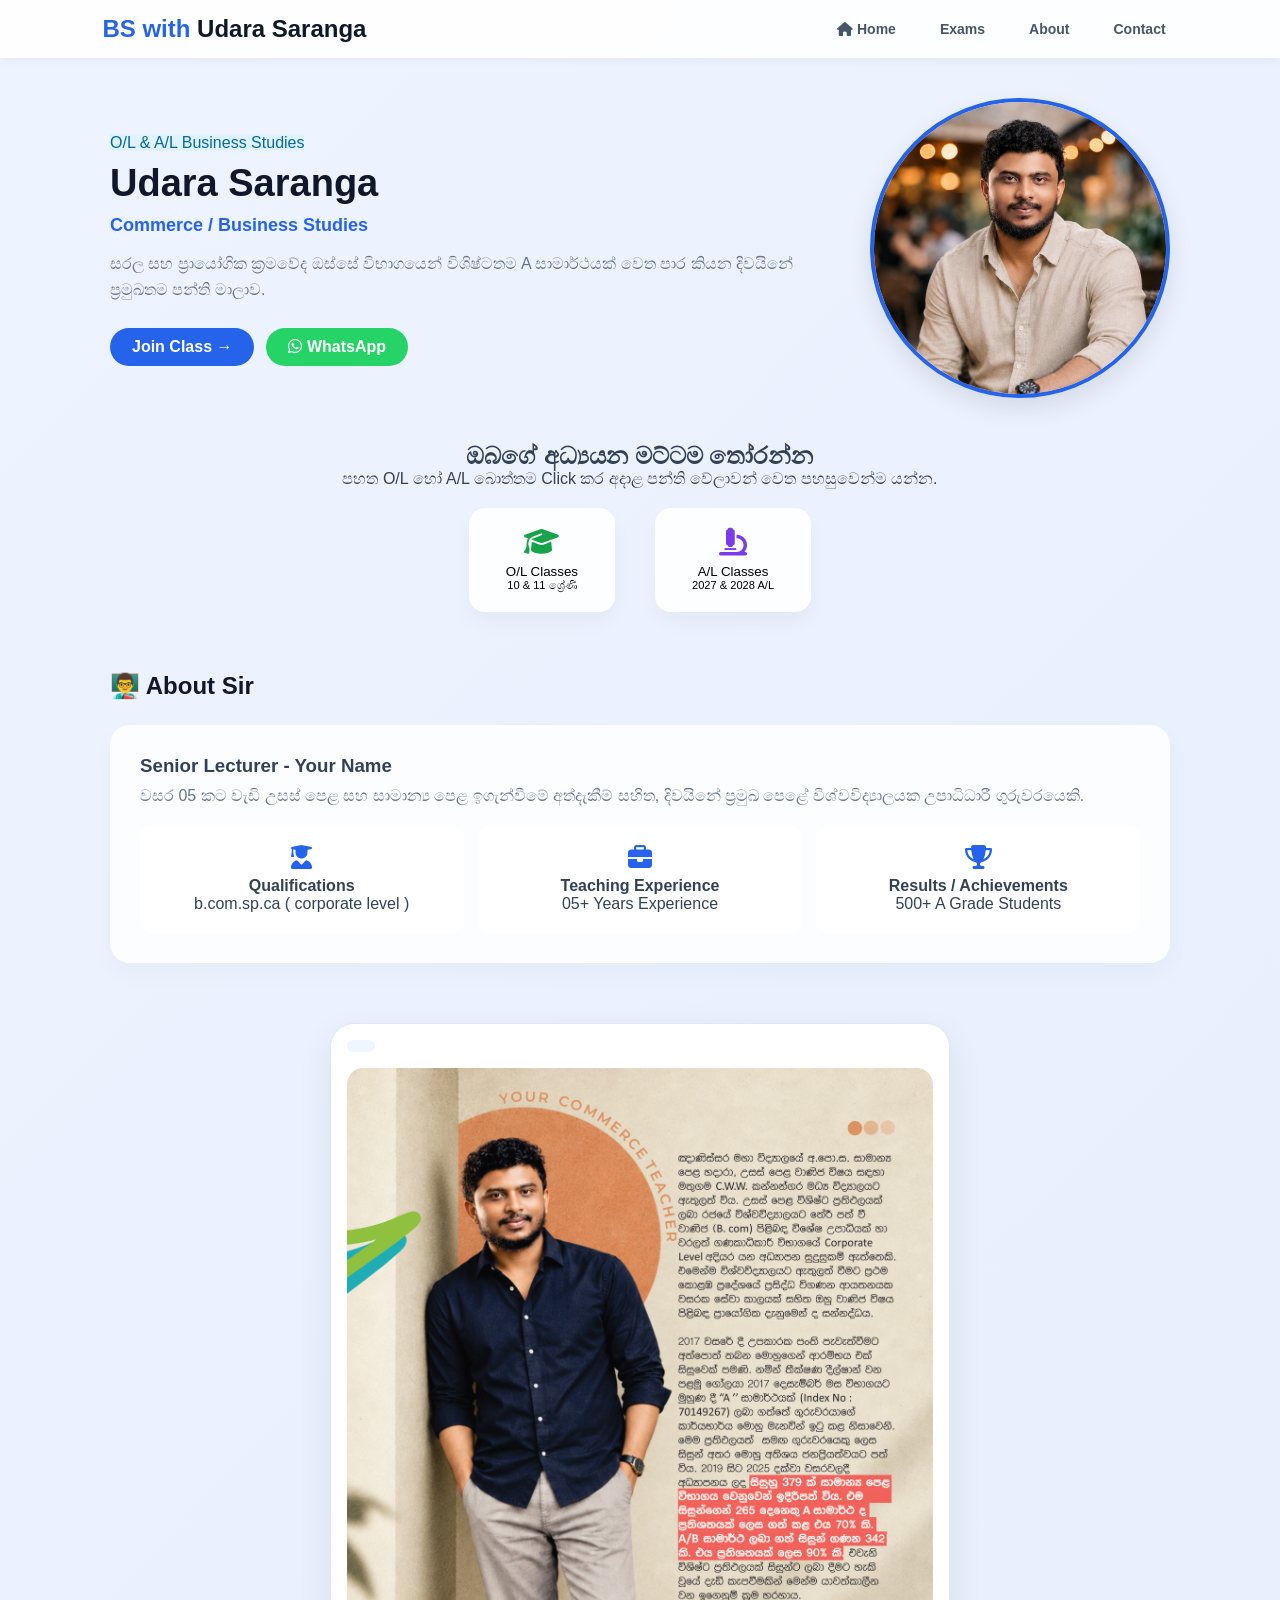
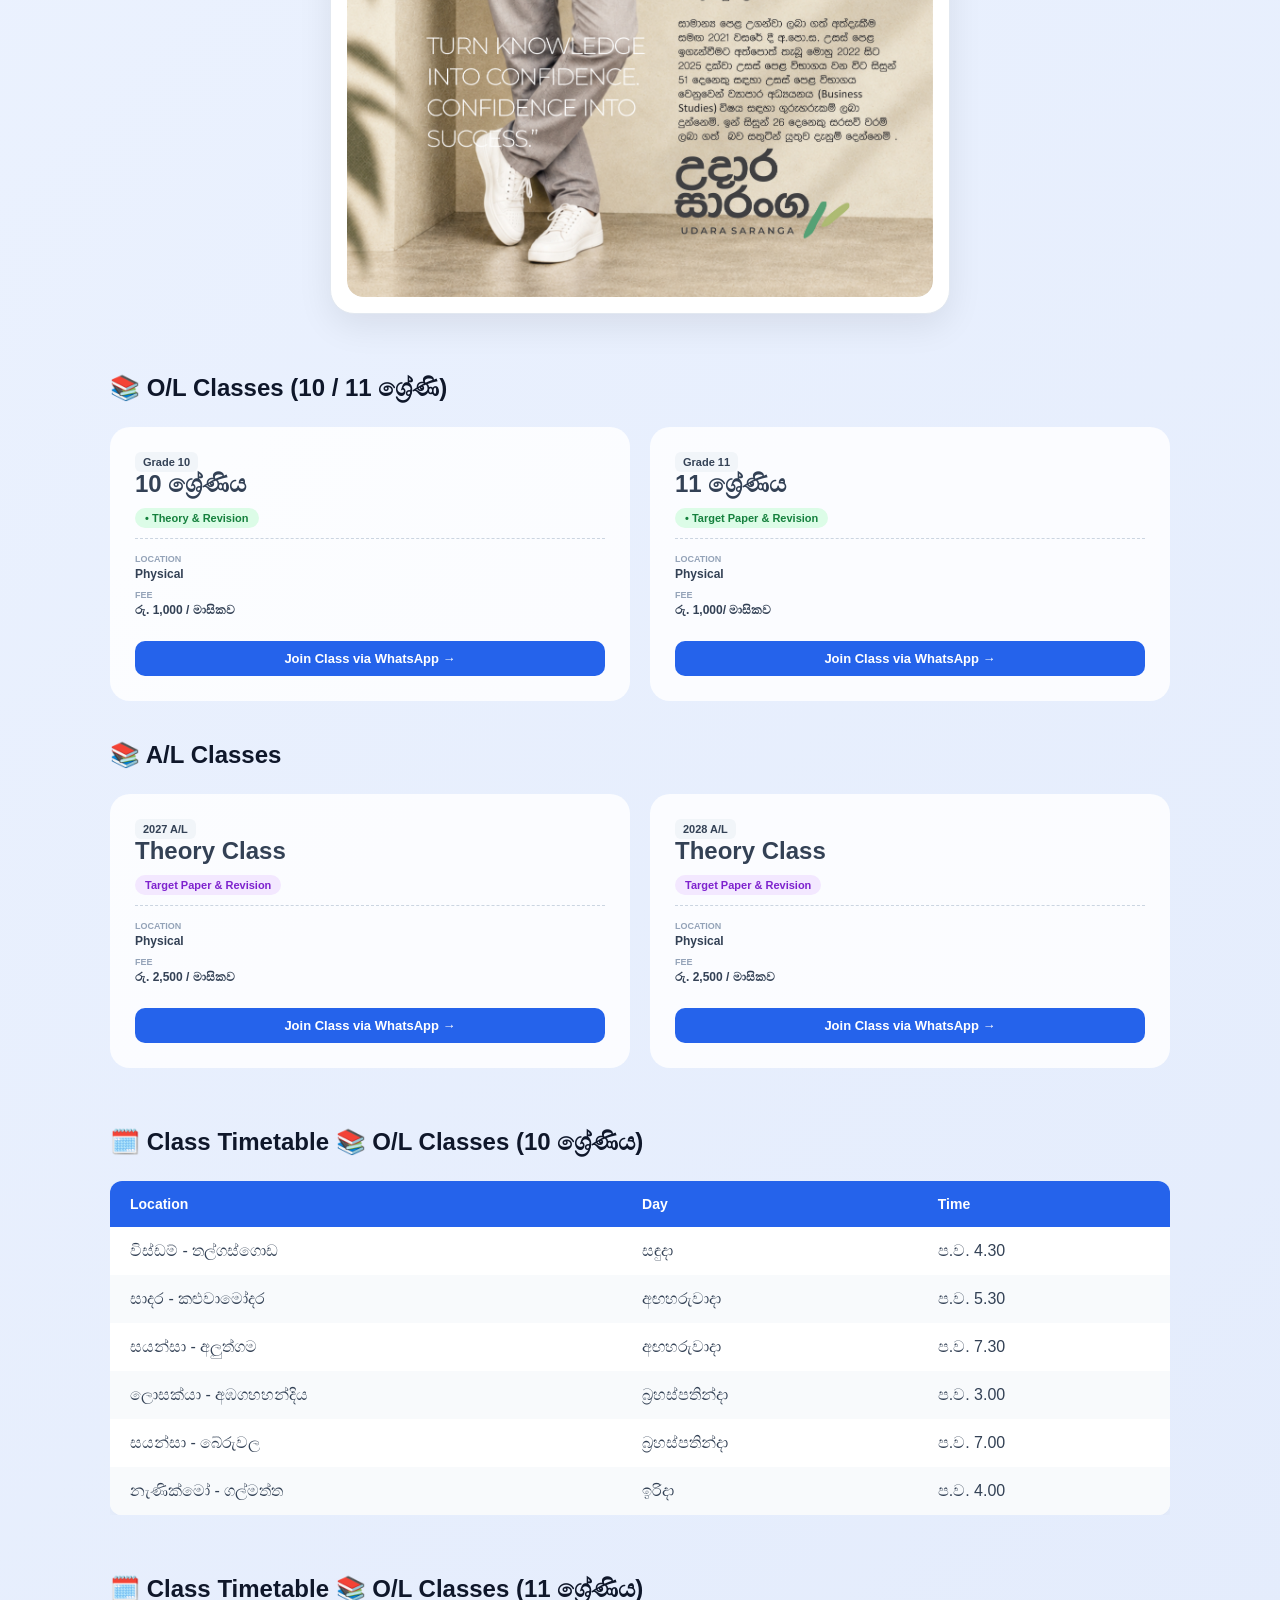
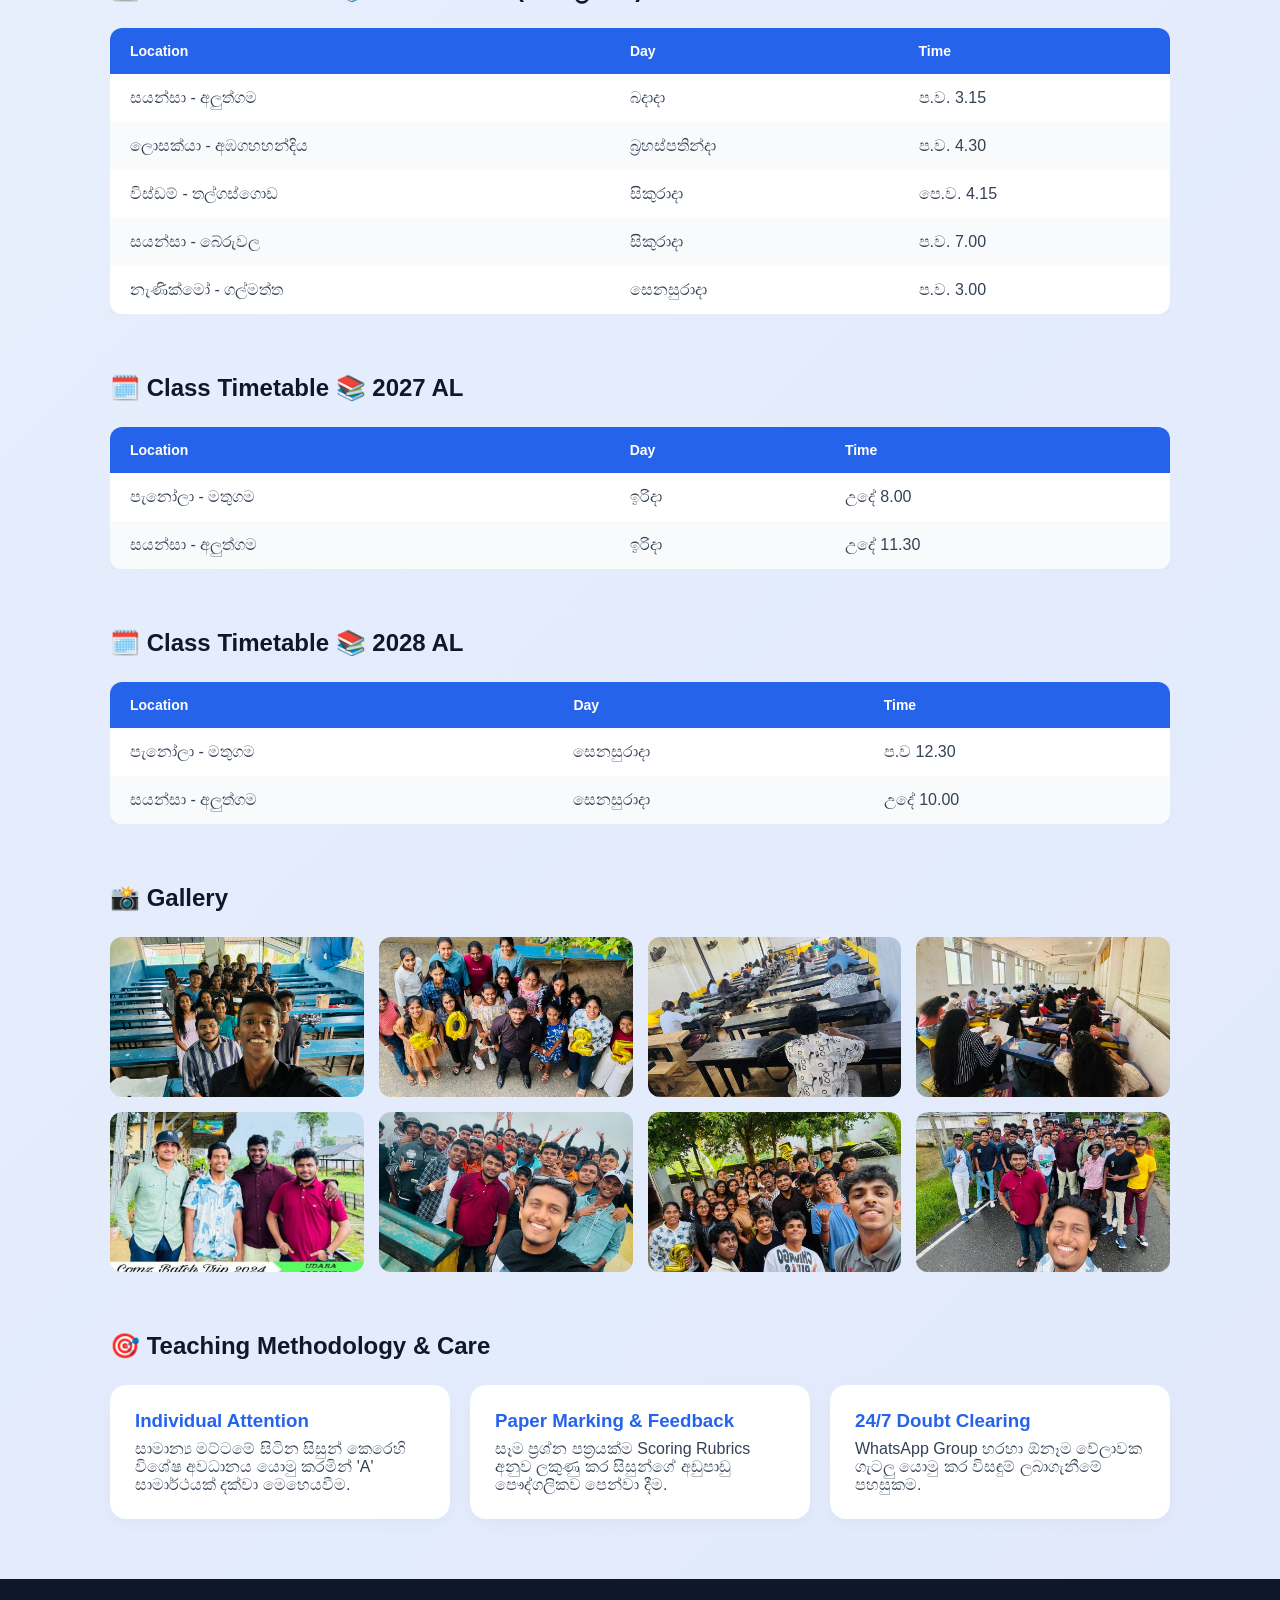
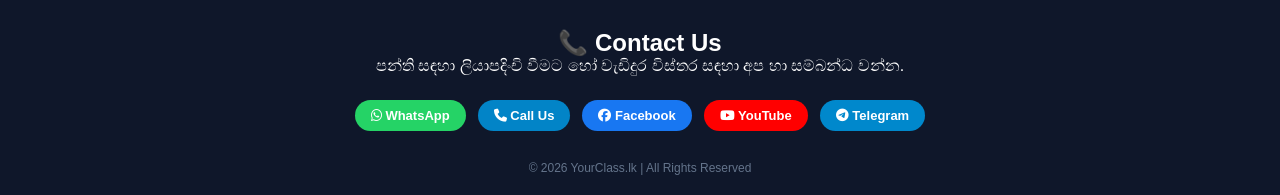
==== commit 6457a0c2: "Add files via upload" ====
--- a/index.html
+++ b/index.html
@@ -19,7 +19,6 @@
       <li><a href="#home"><i class="fas fa-home"></i> Home</a></li>   
       <li><a href="exams.html">Exams</a></li> 
       <li><a href="#about">About</a></li>
-      <li><a href="#classes">Classes</a></li>
       <li><a href="#contact">Contact</a></li>
     </ul>
   </nav>
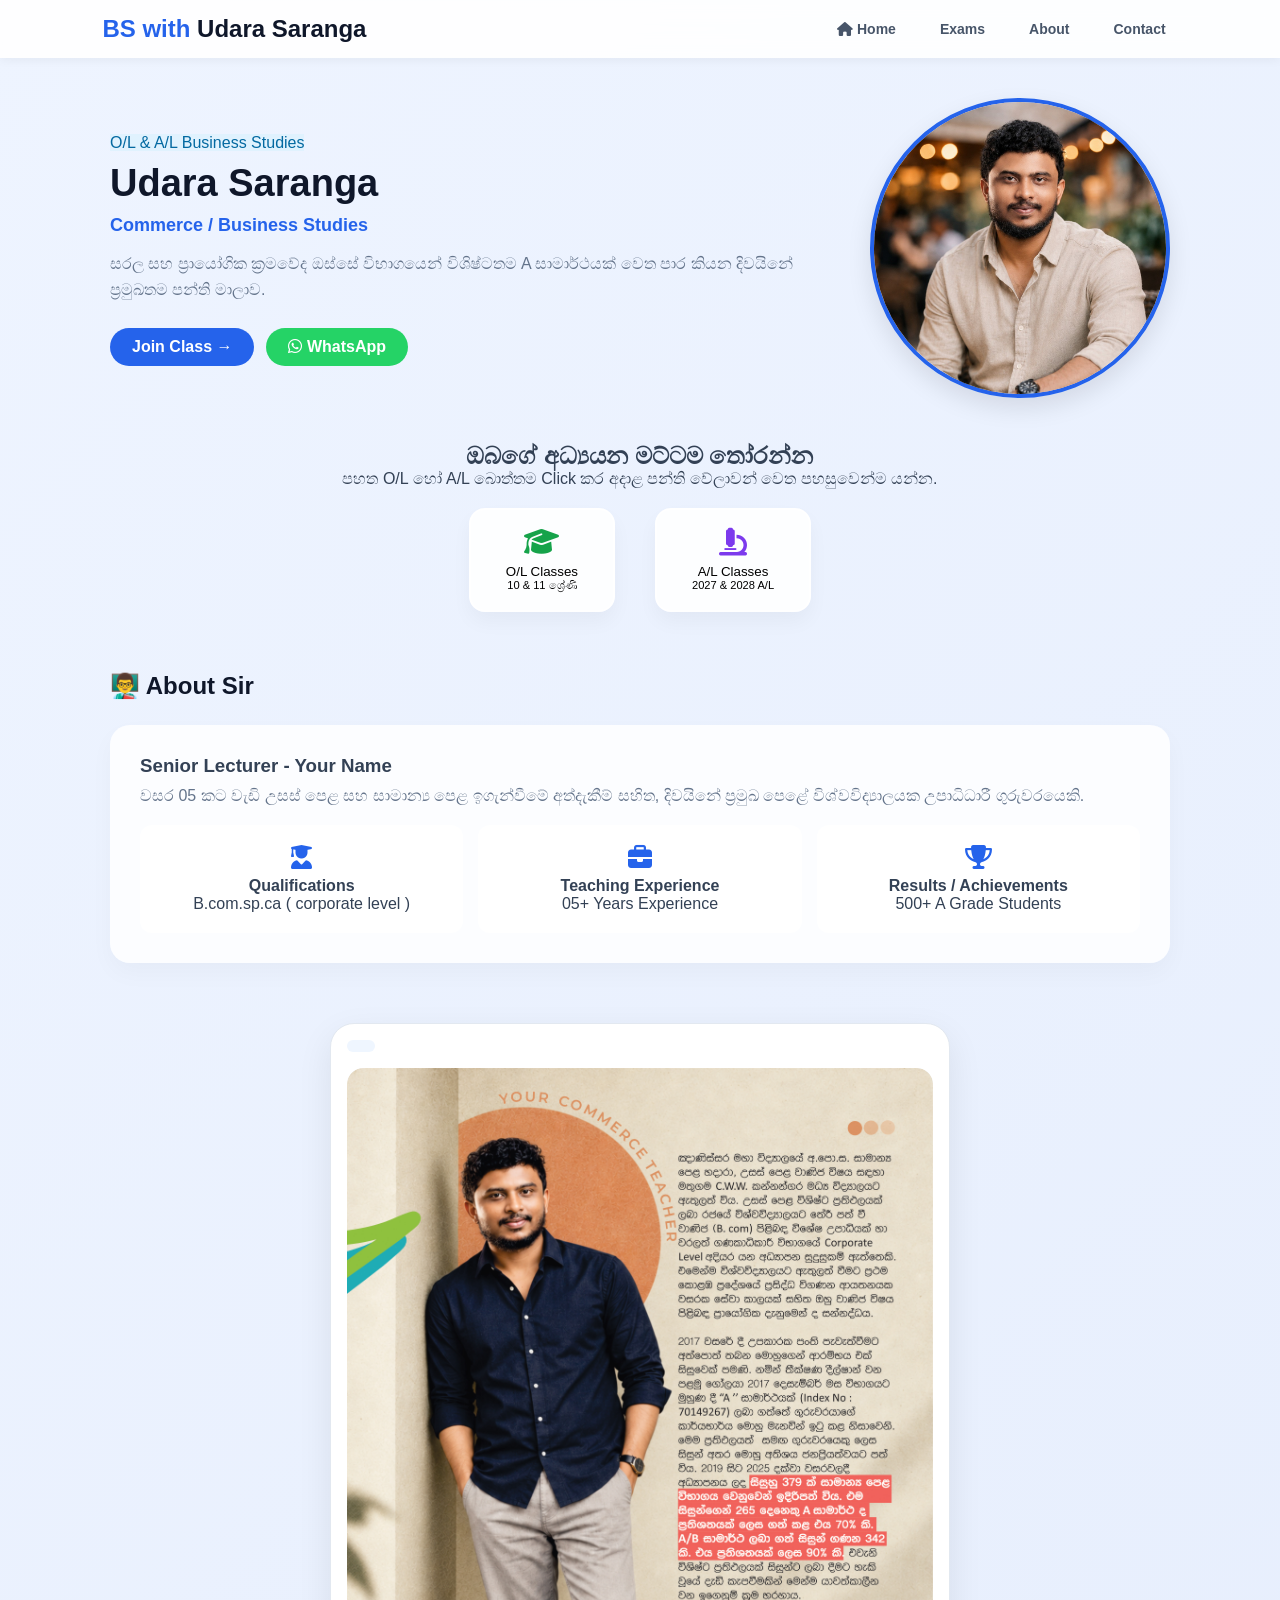
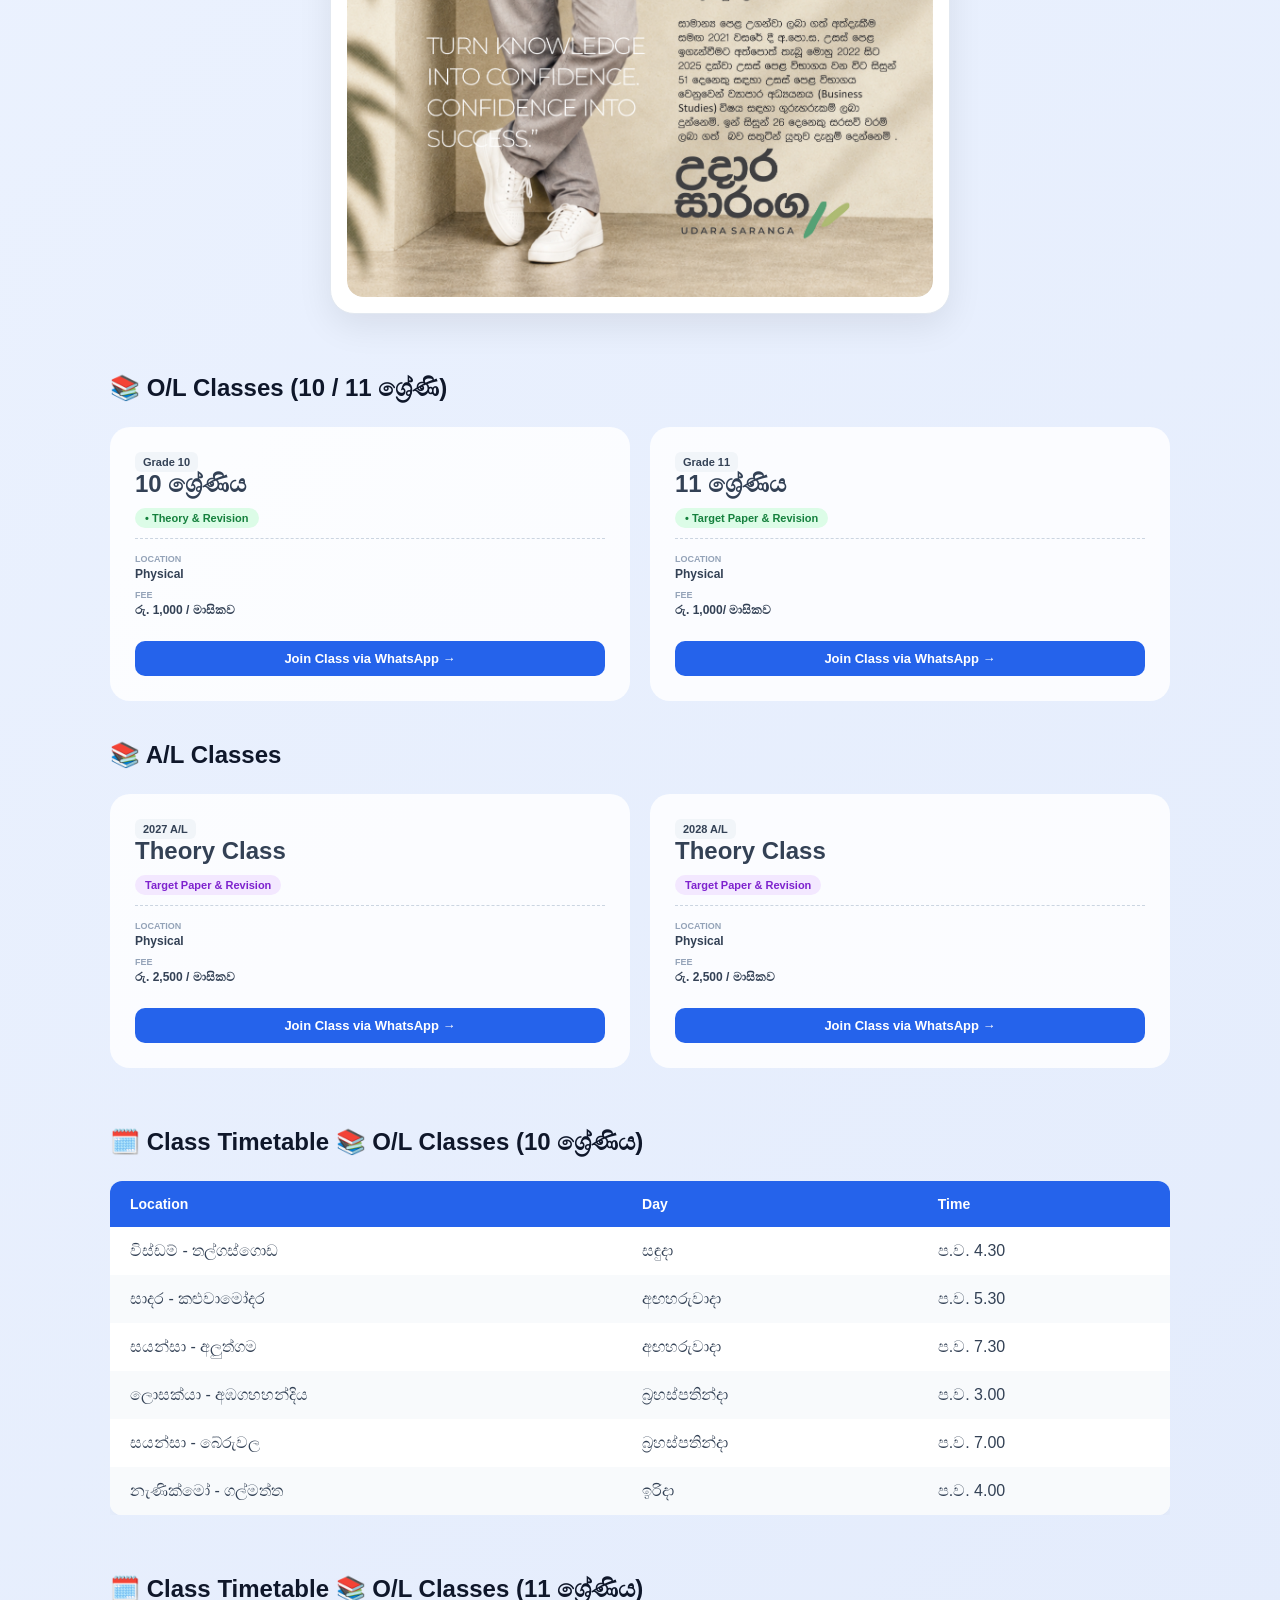
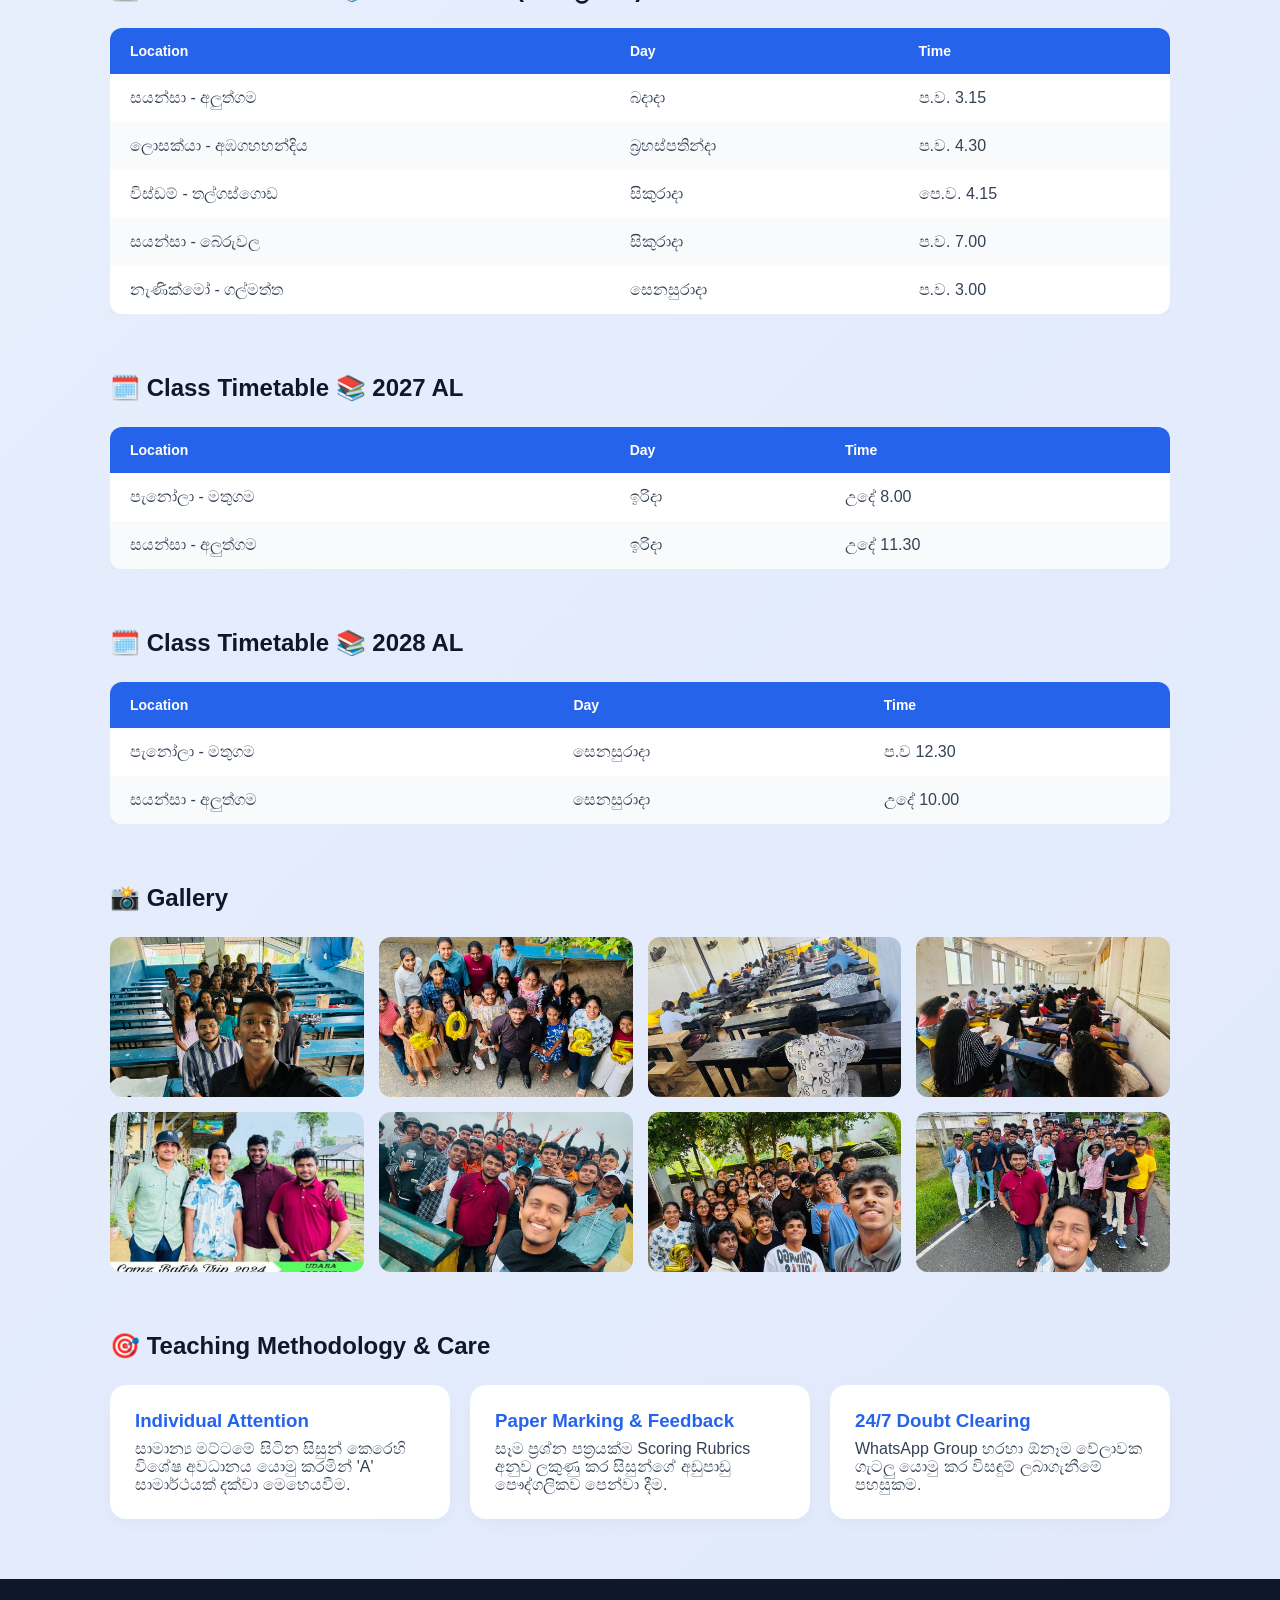
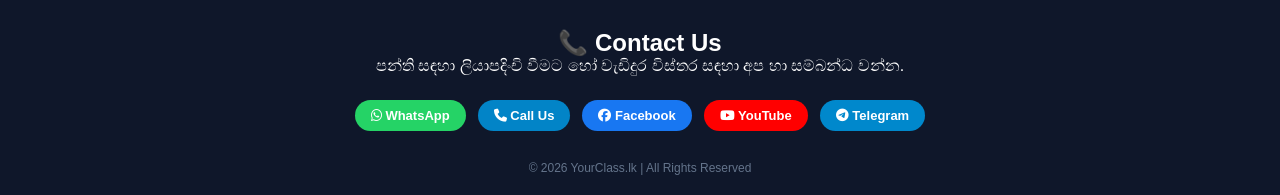
==== commit f6577e9b: "updated site" ====
--- a/index.html
+++ b/index.html
@@ -1,439 +1,439 @@
-<!DOCTYPE html>
-<html lang="si">
-<head>
-  <meta charset="UTF-8">
-  <meta name="viewport" content="width=device-width, initial-scale=1.0">
-  <title>Udara Saranga Bs</title>
-  <link rel="stylesheet" href="style.css">
-  <link rel="stylesheet" href="https://cdnjs.cloudflare.com/ajax/libs/font-awesome/6.4.0/css/all.min.css">
-</head>
-<body>
-
-  <!-- Navigation Bar -->
- <!-- Navigation Bar -->
-  <nav class="navbar">
-    <div class="logo">
-      <h2><span>BS with</span> Udara Saranga</h2>
-    </div>
-    <ul class="nav-links">
-      <li><a href="#home"><i class="fas fa-home"></i> Home</a></li>   
-      <li><a href="exams.html">Exams</a></li> 
-      <li><a href="#about">About</a></li>
-      <li><a href="#contact">Contact</a></li>
-    </ul>
-  </nav>
-  
-
-    </ul>
-  </nav>
-
-  <!-- 1. Home / Hero -->
-  <section id="home" class="hero-section">
-    <div class="hero-content">
-      <div class="hero-text">
-        <span class="tag pill-blue">O/L & A/L Business Studies</span>
-        <h1>Udara Saranga</h1>
-        <h3>Commerce / Business Studies</h3>
-        <p>සරල සහ ප්‍රායෝගික ක්‍රමවේද ඔස්සේ විභාගයෙන් විශිෂ්ටතම A සාමාර්ථයක් වෙත පාර කියන දිවයිනේ ප්‍රමුඛතම පන්ති මාලාව.</p>
-        <div class="hero-btns">
-          <a href="#classes" class="btn btn-primary">Join Class &rarr;</a>
-          
-          <!-- Direct WhatsApp Button -->
-          <a href="https://wa.me/94771234567?text=Hi%20Sir%2C%20mata%20class%20wisthara%20danaganna%20one" target="_blank" class="btn btn-whatsapp">
-            <i class="fa-brands fa-whatsapp"></i> WhatsApp
-          </a>
-        </div>
-      </div>
-      <div class="hero-img">
-        <img src="uu.jpeg" alt="Sir Photo">
-      </div>
-    </div>
-  </section>
-
-
-  <!-- O/L & A/L Selection Section -->
-  <section class="category-selector-container">
-    <div class="header-text text-center">
-      <h2>ඔබගේ අධ්‍යයන මට්ටම තෝරන්න</h2>
-      <p>පහත O/L හෝ A/L බොත්තම Click කර අදාළ පන්ති වේලාවන් වෙත පහසුවෙන්ම යන්න.</p>
-    </div>
-    <div class="category-selector">
-      <button class="cat-btn ol-btn" onclick="scrollToSection('ol-classes')">
-        <i class="fa-solid fa-graduation-cap"></i>
-        <span>O/L Classes</span>
-        <small>10 & 11 ශ්‍රේණි</small>
-      </button>  <img src="" alt="">
-
-      <button class="cat-btn al-btn" onclick="scrollToSection('al-classes')">
-        <i class="fa-solid fa-microscope"></i>
-        <span>A/L Classes</span>
-        <small>2027 & 2028 A/L</small>
-      </button>
-    </div>
-  </section>
-
-  <!-- 2. About Sir -->
-  <section id="about" class="about-section">
-    <div class="section-title">
-      <h2>👨‍🏫 About Sir</h2>
-    </div>
-    <div class="about-card">
-      <div class="about-info">
-        <h3>Senior Lecturer - Your Name</h3>
-        <p class="about-desc">
-          වසර 05 කට වැඩි උසස් පෙළ සහ සාමාන්‍ය පෙළ ඉගැන්වීමේ අත්දැකීම් සහිත, දිවයිනේ ප්‍රමුඛ පෙළේ විශ්වවිද්‍යාලයක උපාධිධාරී ගුරුවරයෙකි.
-        </p>
-        <div class="about-grid">
-          <div class="about-box">
-            <i class="fa-solid fa-user-graduate"></i>
-            <h4>Qualifications</h4>
-            <p>b.com.sp.ca ( corporate level )</p>
-          </div>
-          <div class="about-box">
-            <i class="fa-solid fa-briefcase"></i>
-            <h4>Teaching Experience</h4>
-            <p>05+ Years Experience</p>
-          </div>
-          <div class="about-box">
-            <i class="fa-solid fa-trophy"></i>
-            <h4>Results / Achievements</h4>
-            <p>500+ A Grade Students</p>
-          </div>
-        </div>
-      </div>
-    </div>
-  </section>
-
-
-
-  <!-- Teacher Profile Poster Card -->
-<div class="poster-card">
-  <div class="poster-badge">
-    
-  </div>
-  <div class="poster-img-box">
-    <img src="ab.jpeg" alt="Udara Saranga Sir" class="poster-img">
-  </div>
-</div>
-
-  <!-- 3. Classes -->
-  <section id="classes" class="classes-section">
-    
-    <!-- O/L Classes Sub-section -->
-    <div id="ol-classes" class="class-group">
-      <div class="section-title">
-        <h2>📚 O/L Classes (10 / 11 ශ්‍රේණි)</h2>
-      </div>
-      <div class="cards-grid">
-        <div class="path-card">
-          <div class="card-header">
-            <span class="flag-badge">Grade 10</span>
-            <h2>10 ශ්‍රේණිය</h2>
-          </div>
-          <span class="sub-badge pill-green">• Theory & Revision</span>
-          <div class="details">
-            <div class="info-group"><span class="label">LOCATION</span><span class="val">Physical</span></div>
-            <div class="info-group"><span class="label">FEE</span><span class="val">රු. 1,000 / මාසිකව</span></div>
-          </div>
-          
-          <!-- WhatsApp Link for Grade 10 -->
-          <a href="https://wa.me/94771234567?text=Hi%20Sir%2C%20mata%20Grade%2010%20class%20ekata%20join%20wenne%20komada%20danaganna%20one" target="_blank" class="btn-card-link">
-            Join Class via WhatsApp &rarr;
-          </a>
-        </div>
-
-        <div class="path-card">
-          <div class="card-header">
-            <span class="flag-badge">Grade 11</span>
-            <h2>11 ශ්‍රේණිය</h2>
-          </div>
-          <span class="sub-badge pill-green">• Target Paper & Revision</span>
-          <div class="details">
-            <div class="info-group"><span class="label">LOCATION</span><span class="val">Physical</span></div>
-            <div class="info-group"><span class="label">FEE</span><span class="val">රු. 1,000/ මාසිකව</span></div>
-          </div>
-          
-          <!-- WhatsApp Link for Grade 11 -->
-          <a href="https://wa.me/94771234567?text=Hi%20Sir%2C%20mata%20Grade%2011%20class%20ekata%20join%20wenne%20komada%20danaganna%20one" target="_blank" class="btn-card-link">
-            Join Class via WhatsApp &rarr;
-          </a>
-        </div>
-      </div>
-    </div>
-
-    <!-- A/L Classes Sub-section -->
-    <div id="al-classes" class="class-group">
-      <div class="section-title">
-        <h2>📚 A/L Classes</h2>
-      </div>
-      <div class="cards-grid">
-        <div class="path-card">
-          <div class="card-header">
-            <span class="flag-badge">2027 A/L</span>
-            <h2>Theory Class</h2>
-          </div>
-          <span class="sub-badge pill-purple">Target Paper & Revision</span>
-          <div class="details">
-            <div class="info-group"><span class="label">LOCATION</span><span class="val">Physical</span></div>
-            <div class="info-group"><span class="label">FEE</span><span class="val">රු. 2,500 / මාසිකව</span></div>
-          </div>
-          
-          <!-- WhatsApp Link for 2026 AL -->
-          <a href="https://wa.me/94771234567?text=Hi%20Sir%2C%20mata%202026%20AL%20Theory%20class%20ekata%20join%20wenne%20komada%20danaganna%20one" target="_blank" class="btn-card-link">
-            Join Class via WhatsApp &rarr;
-          </a>
-        </div>
-
-        <div class="path-card">
-          <div class="card-header">
-            <span class="flag-badge">2028 A/L</span>
-            <h2>Theory Class</h2>
-          </div>
-          <span class="sub-badge pill-purple">Target Paper & Revision</span>
-          <div class="details">
-            <div class="info-group"><span class="label">LOCATION</span><span class="val">Physical</span></div>
-            <div class="info-group"><span class="label">FEE</span><span class="val">රු. 2,500 / මාසිකව</span></div>
-          </div>
-          
-          <!-- WhatsApp Link for 2025 AL -->
-          <a href="https://wa.me/94771234567?text=Hi%20Sir%2C%20mata%202025%20AL%20Revision%20class%20ekata%20join%20wenne%20komada%20danaganna%20one" target="_blank" class="btn-card-link">
-            Join Class via WhatsApp &rarr;
-          </a>
-        </div>
-      </div>
-    </div>
-
-  </section>
-
-  <!-- 4. Class Timetable -->
-  <section id="timetable" class="timetable-section">
-    <div class="section-title">
-      <h2>🗓️ Class Timetable 📚 O/L Classes (10 ශ්‍රේණිය)</h2>
-    </div>
-    <div class="table-container">
-      <table class="styled-table">
-        <thead>
-          <tr>
-            <th>Location</th>
-            <th>Day</th>
-            <th>Time</th>
-        
-          </tr>
-        </thead>
-        <tbody>
-          <tr>
-            <td>විස්ඩම්	- තල්ගස්ගොඩ</td>
-            <td>සඳුදා</td>
-            <td>ප.ව. 4.30</td>
-            
-          </tr>
-          <tr>
-            <td>සාදර	- කළුවාමෝදර</td>
-            <td>අඟහරුවාදා</td>
-            <td>ප.ව. 5.30</td>
-           
-          </tr>
-          <tr>
-            <td>සයන්සා	- අලුත්ගම</td>
-            <td>අඟහරුවාදා</td>
-            <td>ප.ව. 7.30</td>
-            
-          </tr>
-          <tr>
-            <td>ලොසක්යා	- අඹගහහන්දිය</td>
-            <td>බ්‍රහස්පතින්දා</td>
-            <td>ප.ව. 3.00</td>
-            
-          </tr>
-          <tr>
-            <td>සයන්සා	- බේරුවල</td>
-            <td>බ්‍රහස්පතින්දා</td>
-            <td>ප.ව. 7.00</td>
-            
-          </tr>
-          <tr>
-            <td>නැණික්මෝ	- ගල්මත්ත</td>
-            <td>ඉරිදා</td>
-            <td>ප.ව. 4.00</td>
-            
-          </tr>
-        </tbody>
-      </table>
-    </div>
-  </section>
-
-
-  <section id="timetable" class="timetable-section">
-    <div class="section-title">
-      <h2>🗓️ Class Timetable 📚 O/L Classes (11 ශ්‍රේණිය)</h2>
-    </div>
-    <div class="table-container">
-      <table class="styled-table">
-        <thead>
-          <tr>
-            <th>Location</th>
-            <th>Day</th>
-            <th>Time</th>
-        
-          </tr>
-        </thead>
-        <tbody>
-          <tr>
-            <td>සයන්සා	- අලුත්ගම</td>
-            <td>බදාදා</td>
-            <td>ප.ව. 3.15</td>
-            
-          </tr>
-          <tr>
-            <td>ලොසක්යා	- අඹගහහන්දිය</td>
-            <td>බ්‍රහස්පතින්දා</td>
-            <td>ප.ව. 4.30</td>
-           
-          </tr>
-          <tr>
-            <td>විස්ඩම්	- තල්ගස්ගොඩ</td>
-            <td>සිකුරාදා</td>
-            <td>පෙ.ව. 4.15</td>
-            
-          </tr>
-          <tr>
-            <td>සයන්සා	- බේරුවල</td>
-            <td>සිකුරාදා</td>
-            <td>ප.ව. 7.00</td>
-            
-          </tr>
-          <tr>
-            <td>නැණික්මෝ	- ගල්මත්ත</td>
-            <td>සෙනසුරාදා</td>
-            <td>ප.ව. 3.00</td>
-          
-        </tbody>
-      </table>
-    </div>
-  </section>
-
-  <section id="timetable" class="timetable-section">
-    <div class="section-title">
-      <h2>🗓️ Class Timetable 📚 2027 AL</h2>
-    </div>
-    <div class="table-container">
-      <table class="styled-table">
-        <thead>
-          <tr>
-            <th>Location</th>
-            <th>Day</th>
-            <th>Time</th>
-        
-          </tr>
-        </thead>
-        <tbody>
-          <tr>
-            <td>පැනෝලා - මතුගම</td>
-            <td>ඉරිදා </td>
-            <td>උදේ 8.00</td>
-            
-          </tr>
-          <tr>
-            <td>සයන්සා - අලුත්ගම</td>
-            <td>ඉරිදා</td>
-            <td>උදේ 11.30</td>
-          
-        </tbody>
-      </table>
-    </div>
-  </section>
-
-
-  <section id="timetable" class="timetable-section">
-    <div class="section-title">
-      <h2>🗓️ Class Timetable 📚 2028 AL</h2>
-    </div>
-    <div class="table-container">
-      <table class="styled-table">
-        <thead>
-          <tr>
-            <th>Location</th>
-            <th>Day</th>
-            <th>Time</th>
-        
-          </tr>
-        </thead>
-        <tbody>
-          <tr>
-            <td>පැනෝලා - මතුගම</td>
-            <td>සෙනසුරාදා</td>
-            <td>ප.ව 12.30</td>
-            
-          </tr>
-          <tr>
-            <td>සයන්සා - අලුත්ගම</td>
-            <td>සෙනසුරාදා</td>
-            <td>උදේ 10.00</td>
-          
-        </tbody>
-      </table>
-    </div>
-  </section>
-
-
-  <!-- 5. Gallery -->
-  <section id="gallery" class="gallery-section">
-    <div class="section-title">
-      <h2>📸 Gallery</h2>
-    </div>
-    <div class="gallery-grid">
-      <img src="1.jpg" alt="Class Photo">
-      <img src="2.jpg" alt="Seminar Photo">
-      <img src="3.jpg" alt="Event Photo">
-      <img src="4.jpg" alt="Achievement Photo">
-      <img src="5.jpg" alt="Class Photo">
-      <img src="6.jpg" alt="Seminar Photo">
-      <img src="7.jpg" alt="Event Photo">
-      <img src="8.jpg" alt="Achievement Photo">
-    </div>
-  </section>
-
-  <!-- 6. Results / Achievements -->
-  <section id="results" class="results-section">
-    <div class="section-title">
-      <h2>🎯 Teaching Methodology & Care</h2>
-    </div>
-    <div class="results-grid">
-      <div class="result-box">
-        <h3>Individual Attention</h3>
-        <p>සාමාන්‍ය මට්ටමේ සිටින සිසුන් කෙරෙහි විශේෂ අවධානය යොමු කරමින් 'A' සාමාර්ථයක් දක්වා මෙහෙයවීම.</p>
-      </div>
-      <div class="result-box">
-        <h3>Paper Marking & Feedback</h3>
-        <p>සෑම ප්‍රශ්න පත්‍රයක්ම Scoring Rubrics අනුව ලකුණු කර සිසුන්ගේ අඩුපාඩු පෞද්ගලිකව පෙන්වා දීම.</p>
-      </div>
-      <div class="result-box">
-        <h3>24/7 Doubt Clearing</h3>
-        <p>WhatsApp Group හරහා ඕනෑම වේලාවක ගැටලු යොමු කර විසඳුම් ලබාගැනීමේ පහසුකම.</p>
-      </div>
-    </div>
-  </section>
-
-  <!-- 8. Contact & Social Links -->
-  <footer id="contact" class="footer-section">
-    <div class="footer-content">
-      <h2>📞 Contact Us</h2>
-      <p>පන්ති සඳහා ලියාපදිංචි වීමට හෝ වැඩිදුර විස්තර සඳහා අප හා සම්බන්ධ වන්න.</p>
-      
-      <div class="social-links">
-        <!-- Direct Footer WhatsApp Link -->
-        <a href="https://wa.me/94758544472" target="_blank" class="wa">
-          <i class="fa-brands fa-whatsapp"></i> WhatsApp
-        </a>
-        <a href="tel:+94758544472" class="ph"><i class="fa-solid fa-phone"></i> Call Us</a>
-        <a href="#" class="fb"><i class="fa-brands fa-facebook"></i> Facebook</a>
-        <a href="#" class="yt"><i class="fa-brands fa-youtube"></i> YouTube</a>
-        <a href="#" class="tg"><i class="fa-brands fa-telegram"></i> Telegram</a>
-      </div>
-      <p class="copyright">© 2026 YourClass.lk | All Rights Reserved</p>
-    </div>
-  </footer>
-
-  <script src="script.js"></script>
-</body>
+<!DOCTYPE html>
+<html lang="si">
+<head>
+  <meta charset="UTF-8">
+  <meta name="viewport" content="width=device-width, initial-scale=1.0">
+  <title>Udara Saranga Bs</title>
+  <link rel="stylesheet" href="style.css">
+  <link rel="stylesheet" href="https://cdnjs.cloudflare.com/ajax/libs/font-awesome/6.4.0/css/all.min.css">
+</head>
+<body>
+
+  <!-- Navigation Bar -->
+ <!-- Navigation Bar -->
+  <nav class="navbar">
+    <div class="logo">
+      <h2><span>BS with</span> Udara Saranga</h2>
+    </div>
+    <ul class="nav-links">
+      <li><a href="#home"><i class="fas fa-home"></i> Home</a></li>   
+      <li><a href="exams.html">Exams</a></li> 
+      <li><a href="#about">About</a></li>
+      <li><a href="#contact">Contact</a></li>
+    </ul>
+  </nav>
+  
+
+    </ul>
+  </nav>
+
+  <!-- 1. Home / Hero -->
+  <section id="home" class="hero-section">
+    <div class="hero-content">
+      <div class="hero-text">
+        <span class="tag pill-blue">O/L & A/L Business Studies</span>
+        <h1>Udara Saranga</h1>
+        <h3>Commerce / Business Studies</h3>
+        <p>සරල සහ ප්‍රායෝගික ක්‍රමවේද ඔස්සේ විභාගයෙන් විශිෂ්ටතම A සාමාර්ථයක් වෙත පාර කියන දිවයිනේ ප්‍රමුඛතම පන්ති මාලාව.</p>
+        <div class="hero-btns">
+          <a href="#classes" class="btn btn-primary">Join Class &rarr;</a>
+          
+          <!-- Direct WhatsApp Button -->
+          <a href="https://wa.me/94771234567?text=Hi%20Sir%2C%20mata%20class%20wisthara%20danaganna%20one" target="_blank" class="btn btn-whatsapp">
+            <i class="fa-brands fa-whatsapp"></i> WhatsApp
+          </a>
+        </div>
+      </div>
+      <div class="hero-img">
+        <img src="uu.jpeg" alt="Sir Photo">
+      </div>
+    </div>
+  </section>
+
+
+  <!-- O/L & A/L Selection Section -->
+  <section class="category-selector-container">
+    <div class="header-text text-center">
+      <h2>ඔබගේ අධ්‍යයන මට්ටම තෝරන්න</h2>
+      <p>පහත O/L හෝ A/L බොත්තම Click කර අදාළ පන්ති වේලාවන් වෙත පහසුවෙන්ම යන්න.</p>
+    </div>
+    <div class="category-selector">
+      <button class="cat-btn ol-btn" onclick="scrollToSection('ol-classes')">
+        <i class="fa-solid fa-graduation-cap"></i>
+        <span>O/L Classes</span>
+        <small>10 & 11 ශ්‍රේණි</small>
+      </button>  <img src="" alt="">
+
+      <button class="cat-btn al-btn" onclick="scrollToSection('al-classes')">
+        <i class="fa-solid fa-microscope"></i>
+        <span>A/L Classes</span>
+        <small>2027 & 2028 A/L</small>
+      </button>
+    </div>
+  </section>
+
+  <!-- 2. About Sir -->
+  <section id="about" class="about-section">
+    <div class="section-title">
+      <h2>👨‍🏫 About Sir</h2>
+    </div>
+    <div class="about-card">
+      <div class="about-info">
+        <h3>Senior Lecturer - Your Name</h3>
+        <p class="about-desc">
+          වසර 05 කට වැඩි උසස් පෙළ සහ සාමාන්‍ය පෙළ ඉගැන්වීමේ අත්දැකීම් සහිත, දිවයිනේ ප්‍රමුඛ පෙළේ විශ්වවිද්‍යාලයක උපාධිධාරී ගුරුවරයෙකි.
+        </p>
+        <div class="about-grid">
+          <div class="about-box">
+            <i class="fa-solid fa-user-graduate"></i>
+            <h4>Qualifications</h4>
+            <p>B.com.sp.ca ( corporate level )</p>
+          </div>
+          <div class="about-box">
+            <i class="fa-solid fa-briefcase"></i>
+            <h4>Teaching Experience</h4>
+            <p>05+ Years Experience</p>
+          </div>
+          <div class="about-box">
+            <i class="fa-solid fa-trophy"></i>
+            <h4>Results / Achievements</h4>
+            <p>500+ A Grade Students</p>
+          </div>
+        </div>
+      </div>
+    </div>
+  </section>
+
+
+
+  <!-- Teacher Profile Poster Card -->
+<div class="poster-card">
+  <div class="poster-badge">
+    
+  </div>
+  <div class="poster-img-box">
+    <img src="ab.jpeg" alt="Udara Saranga Sir" class="poster-img">
+  </div>
+</div>
+
+  <!-- 3. Classes -->
+  <section id="classes" class="classes-section">
+    
+    <!-- O/L Classes Sub-section -->
+    <div id="ol-classes" class="class-group">
+      <div class="section-title">
+        <h2>📚 O/L Classes (10 / 11 ශ්‍රේණි)</h2>
+      </div>
+      <div class="cards-grid">
+        <div class="path-card">
+          <div class="card-header">
+            <span class="flag-badge">Grade 10</span>
+            <h2>10 ශ්‍රේණිය</h2>
+          </div>
+          <span class="sub-badge pill-green">• Theory & Revision</span>
+          <div class="details">
+            <div class="info-group"><span class="label">LOCATION</span><span class="val">Physical</span></div>
+            <div class="info-group"><span class="label">FEE</span><span class="val">රු. 1,000 / මාසිකව</span></div>
+          </div>
+          
+          <!-- WhatsApp Link for Grade 10 -->
+          <a href="https://wa.me/94771234567?text=Hi%20Sir%2C%20mata%20Grade%2010%20class%20ekata%20join%20wenne%20komada%20danaganna%20one" target="_blank" class="btn-card-link">
+            Join Class via WhatsApp &rarr;
+          </a>
+        </div>
+
+        <div class="path-card">
+          <div class="card-header">
+            <span class="flag-badge">Grade 11</span>
+            <h2>11 ශ්‍රේණිය</h2>
+          </div>
+          <span class="sub-badge pill-green">• Target Paper & Revision</span>
+          <div class="details">
+            <div class="info-group"><span class="label">LOCATION</span><span class="val">Physical</span></div>
+            <div class="info-group"><span class="label">FEE</span><span class="val">රු. 1,000/ මාසිකව</span></div>
+          </div>
+          
+          <!-- WhatsApp Link for Grade 11 -->
+          <a href="https://wa.me/94771234567?text=Hi%20Sir%2C%20mata%20Grade%2011%20class%20ekata%20join%20wenne%20komada%20danaganna%20one" target="_blank" class="btn-card-link">
+            Join Class via WhatsApp &rarr;
+          </a>
+        </div>
+      </div>
+    </div>
+
+    <!-- A/L Classes Sub-section -->
+    <div id="al-classes" class="class-group">
+      <div class="section-title">
+        <h2>📚 A/L Classes</h2>
+      </div>
+      <div class="cards-grid">
+        <div class="path-card">
+          <div class="card-header">
+            <span class="flag-badge">2027 A/L</span>
+            <h2>Theory Class</h2>
+          </div>
+          <span class="sub-badge pill-purple">Target Paper & Revision</span>
+          <div class="details">
+            <div class="info-group"><span class="label">LOCATION</span><span class="val">Physical</span></div>
+            <div class="info-group"><span class="label">FEE</span><span class="val">රු. 2,500 / මාසිකව</span></div>
+          </div>
+          
+          <!-- WhatsApp Link for 2026 AL -->
+          <a href="https://wa.me/94771234567?text=Hi%20Sir%2C%20mata%202026%20AL%20Theory%20class%20ekata%20join%20wenne%20komada%20danaganna%20one" target="_blank" class="btn-card-link">
+            Join Class via WhatsApp &rarr;
+          </a>
+        </div>
+
+        <div class="path-card">
+          <div class="card-header">
+            <span class="flag-badge">2028 A/L</span>
+            <h2>Theory Class</h2>
+          </div>
+          <span class="sub-badge pill-purple">Target Paper & Revision</span>
+          <div class="details">
+            <div class="info-group"><span class="label">LOCATION</span><span class="val">Physical</span></div>
+            <div class="info-group"><span class="label">FEE</span><span class="val">රු. 2,500 / මාසිකව</span></div>
+          </div>
+          
+          <!-- WhatsApp Link for 2025 AL -->
+          <a href="https://wa.me/94771234567?text=Hi%20Sir%2C%20mata%202025%20AL%20Revision%20class%20ekata%20join%20wenne%20komada%20danaganna%20one" target="_blank" class="btn-card-link">
+            Join Class via WhatsApp &rarr;
+          </a>
+        </div>
+      </div>
+    </div>
+
+  </section>
+
+  <!-- 4. Class Timetable -->
+  <section id="timetable" class="timetable-section">
+    <div class="section-title">
+      <h2>🗓️ Class Timetable 📚 O/L Classes (10 ශ්‍රේණිය)</h2>
+    </div>
+    <div class="table-container">
+      <table class="styled-table">
+        <thead>
+          <tr>
+            <th>Location</th>
+            <th>Day</th>
+            <th>Time</th>
+        
+          </tr>
+        </thead>
+        <tbody>
+          <tr>
+            <td>විස්ඩම්	- තල්ගස්ගොඩ</td>
+            <td>සඳුදා</td>
+            <td>ප.ව. 4.30</td>
+            
+          </tr>
+          <tr>
+            <td>සාදර	- කළුවාමෝදර</td>
+            <td>අඟහරුවාදා</td>
+            <td>ප.ව. 5.30</td>
+           
+          </tr>
+          <tr>
+            <td>සයන්සා	- අලුත්ගම</td>
+            <td>අඟහරුවාදා</td>
+            <td>ප.ව. 7.30</td>
+            
+          </tr>
+          <tr>
+            <td>ලොසක්යා	- අඹගහහන්දිය</td>
+            <td>බ්‍රහස්පතින්දා</td>
+            <td>ප.ව. 3.00</td>
+            
+          </tr>
+          <tr>
+            <td>සයන්සා	- බේරුවල</td>
+            <td>බ්‍රහස්පතින්දා</td>
+            <td>ප.ව. 7.00</td>
+            
+          </tr>
+          <tr>
+            <td>නැණික්මෝ	- ගල්මත්ත</td>
+            <td>ඉරිදා</td>
+            <td>ප.ව. 4.00</td>
+            
+          </tr>
+        </tbody>
+      </table>
+    </div>
+  </section>
+
+
+  <section id="timetable" class="timetable-section">
+    <div class="section-title">
+      <h2>🗓️ Class Timetable 📚 O/L Classes (11 ශ්‍රේණිය)</h2>
+    </div>
+    <div class="table-container">
+      <table class="styled-table">
+        <thead>
+          <tr>
+            <th>Location</th>
+            <th>Day</th>
+            <th>Time</th>
+        
+          </tr>
+        </thead>
+        <tbody>
+          <tr>
+            <td>සයන්සා	- අලුත්ගම</td>
+            <td>බදාදා</td>
+            <td>ප.ව. 3.15</td>
+            
+          </tr>
+          <tr>
+            <td>ලොසක්යා	- අඹගහහන්දිය</td>
+            <td>බ්‍රහස්පතින්දා</td>
+            <td>ප.ව. 4.30</td>
+           
+          </tr>
+          <tr>
+            <td>විස්ඩම්	- තල්ගස්ගොඩ</td>
+            <td>සිකුරාදා</td>
+            <td>පෙ.ව. 4.15</td>
+            
+          </tr>
+          <tr>
+            <td>සයන්සා	- බේරුවල</td>
+            <td>සිකුරාදා</td>
+            <td>ප.ව. 7.00</td>
+            
+          </tr>
+          <tr>
+            <td>නැණික්මෝ	- ගල්මත්ත</td>
+            <td>සෙනසුරාදා</td>
+            <td>ප.ව. 3.00</td>
+          
+        </tbody>
+      </table>
+    </div>
+  </section>
+
+  <section id="timetable" class="timetable-section">
+    <div class="section-title">
+      <h2>🗓️ Class Timetable 📚 2027 AL</h2>
+    </div>
+    <div class="table-container">
+      <table class="styled-table">
+        <thead>
+          <tr>
+            <th>Location</th>
+            <th>Day</th>
+            <th>Time</th>
+        
+          </tr>
+        </thead>
+        <tbody>
+          <tr>
+            <td>පැනෝලා - මතුගම</td>
+            <td>ඉරිදා </td>
+            <td>උදේ 8.00</td>
+            
+          </tr>
+          <tr>
+            <td>සයන්සා - අලුත්ගම</td>
+            <td>ඉරිදා</td>
+            <td>උදේ 11.30</td>
+          
+        </tbody>
+      </table>
+    </div>
+  </section>
+
+
+  <section id="timetable" class="timetable-section">
+    <div class="section-title">
+      <h2>🗓️ Class Timetable 📚 2028 AL</h2>
+    </div>
+    <div class="table-container">
+      <table class="styled-table">
+        <thead>
+          <tr>
+            <th>Location</th>
+            <th>Day</th>
+            <th>Time</th>
+        
+          </tr>
+        </thead>
+        <tbody>
+          <tr>
+            <td>පැනෝලා - මතුගම</td>
+            <td>සෙනසුරාදා</td>
+            <td>ප.ව 12.30</td>
+            
+          </tr>
+          <tr>
+            <td>සයන්සා - අලුත්ගම</td>
+            <td>සෙනසුරාදා</td>
+            <td>උදේ 10.00</td>
+          
+        </tbody>
+      </table>
+    </div>
+  </section>
+
+
+  <!-- 5. Gallery -->
+  <section id="gallery" class="gallery-section">
+    <div class="section-title">
+      <h2>📸 Gallery</h2>
+    </div>
+    <div class="gallery-grid">
+      <img src="1.jpg" alt="Class Photo">
+      <img src="2.jpg" alt="Seminar Photo">
+      <img src="3.jpg" alt="Event Photo">
+      <img src="4.jpg" alt="Achievement Photo">
+      <img src="5.jpg" alt="Class Photo">
+      <img src="6.jpg" alt="Seminar Photo">
+      <img src="7.jpg" alt="Event Photo">
+      <img src="8.jpg" alt="Achievement Photo">
+    </div>
+  </section>
+
+  <!-- 6. Results / Achievements -->
+  <section id="results" class="results-section">
+    <div class="section-title">
+      <h2>🎯 Teaching Methodology & Care</h2>
+    </div>
+    <div class="results-grid">
+      <div class="result-box">
+        <h3>Individual Attention</h3>
+        <p>සාමාන්‍ය මට්ටමේ සිටින සිසුන් කෙරෙහි විශේෂ අවධානය යොමු කරමින් 'A' සාමාර්ථයක් දක්වා මෙහෙයවීම.</p>
+      </div>
+      <div class="result-box">
+        <h3>Paper Marking & Feedback</h3>
+        <p>සෑම ප්‍රශ්න පත්‍රයක්ම Scoring Rubrics අනුව ලකුණු කර සිසුන්ගේ අඩුපාඩු පෞද්ගලිකව පෙන්වා දීම.</p>
+      </div>
+      <div class="result-box">
+        <h3>24/7 Doubt Clearing</h3>
+        <p>WhatsApp Group හරහා ඕනෑම වේලාවක ගැටලු යොමු කර විසඳුම් ලබාගැනීමේ පහසුකම.</p>
+      </div>
+    </div>
+  </section>
+
+  <!-- 8. Contact & Social Links -->
+  <footer id="contact" class="footer-section">
+    <div class="footer-content">
+      <h2>📞 Contact Us</h2>
+      <p>පන්ති සඳහා ලියාපදිංචි වීමට හෝ වැඩිදුර විස්තර සඳහා අප හා සම්බන්ධ වන්න.</p>
+      
+      <div class="social-links">
+        <!-- Direct Footer WhatsApp Link -->
+        <a href="https://wa.me/94758544472" target="_blank" class="wa">
+          <i class="fa-brands fa-whatsapp"></i> WhatsApp
+        </a>
+        <a href="tel:+94758544472" class="ph"><i class="fa-solid fa-phone"></i> Call Us</a>
+        <a href="#" class="fb"><i class="fa-brands fa-facebook"></i> Facebook</a>
+        <a href="#" class="yt"><i class="fa-brands fa-youtube"></i> YouTube</a>
+        <a href="#" class="tg"><i class="fa-brands fa-telegram"></i> Telegram</a>
+      </div>
+      <p class="copyright">© 2026 YourClass.lk | All Rights Reserved</p>
+    </div>
+  </footer>
+
+  <script src="script.js"></script>
+</body>
 </html>
--- a/style.css
+++ b/style.css
@@ -1,644 +1,644 @@
-* {
-  margin: 0;
-  padding: 0;
-  box-sizing: border-box;
-  font-family: 'Segoe UI', Roboto, Helvetica, Arial, sans-serif;
-}
-
-html {
-  scroll-behavior: smooth;
-}
-
-body {
-  background: linear-gradient(135deg, #eef4ff 0%, #e0e9fb 100%);
-  color: #334155;
-  margin: 0;
-  padding: 0;
-}
-
-.text-center { 
-  text-align: center; 
-}
-
-/* ==========================================
-   1. NAVBAR STYLES
-   ========================================== */
-.navbar {
-  display: flex;
-  justify-content: space-between;
-  align-items: center;
-  padding: 15px 8%;
-  background: rgba(255, 255, 255, 0.9);
-  backdrop-filter: blur(10px);
-  position: sticky;
-  top: 0;
-  z-index: 100;
-  box-shadow: 0 2px 10px rgba(0, 0, 0, 0.05);
-}
-
-.logo h2 { 
-  font-size: 24px; 
-  color: #0f172a; 
-}
-
-.logo h2 span { 
-  color: #2563eb; 
-}
-
-.nav-links {
-  display: flex;
-  list-style: none;
-  gap: 20px;
-}
-
-.nav-links a {
-  text-decoration: none;
-  color: #475569;
-  font-weight: 600;
-  font-size: 14px;
-}
-
-header {
-  background-color: #ffffff;
-  box-shadow: 0 2px 12px rgba(0, 0, 0, 0.06);
-  position: sticky;
-  top: 0;
-  z-index: 1000;
-  padding: 14px 0;
-  border-bottom: 1px solid #e2e8f0;
-}
-
-.nav-container {
-  max-width: 1100px;
-  margin: 0 auto;
-  display: flex;
-  justify-content: space-between;
-  align-items: center;
-  padding: 0 20px;
-}
-
-nav {
-  display: flex;
-  gap: 20px;
-  align-items: center;
-}
-
-nav a {
-  text-decoration: none;
-  color: #475569;
-  font-weight: 600;
-  font-size: 15px;
-  transition: all 0.2s ease;
-  padding: 6px 12px;
-  border-radius: 8px;
-}
-
-nav a:hover, 
-nav a.active {
-  color: #2563eb;
-  background-color: #eff6ff;
-}
-
-/* ==========================================
-   2. HERO SECTION STYLES
-   ========================================== */
-.hero-section {
-  max-width: 1100px;
-  margin: 40px auto;
-  padding: 0 20px;
-}
-
-.hero-content {
-  display: flex;
-  align-items: center;
-  justify-content: space-between;
-  gap: 40px;
-}
-
-.hero-text h1 { font-size: 38px; color: #0f172a; margin: 10px 0; }
-.hero-text h3 { font-size: 18px; color: #2563eb; margin-bottom: 15px; }
-.hero-text p { color: #64748b; margin-bottom: 25px; line-height: 1.6; }
-
-.hero-btns { display: flex; gap: 12px; }
-
-.btn {
-  padding: 10px 22px;
-  border-radius: 20px;
-  text-decoration: none;
-  font-weight: 600;
-  display: inline-block;
-}
-
-.btn-primary { background: #2563eb; color: #fff; }
-.btn-whatsapp { background: #25d366; color: #fff; }
-
-.hero-img img {
-  width: 300px;
-  height: 300px;
-  border-radius: 50%;
-  object-fit: cover;
-  border: 4px solid #2563eb;
-  box-shadow: 0 10px 25px rgba(0, 0, 0, 0.1);
-}
-
-/* ==========================================
-   3. CATEGORY SELECTOR & GENERAL SECTIONS
-   ========================================== */
-.category-selector-container {
-  max-width: 1100px;
-  margin: 40px auto;
-  padding: 0 20px;
-}
-
-.category-selector {
-  display: flex;
-  justify-content: center;
-  gap: 20px;
-  margin-top: 20px;
-}
-
-.cat-btn {
-  background: rgba(255, 255, 255, 0.9);
-  border: 2px solid #fff;
-  border-radius: 16px;
-  padding: 18px 35px;
-  display: flex;
-  flex-direction: column;
-  align-items: center;
-  cursor: pointer;
-  box-shadow: 0 10px 20px rgba(0, 0, 0, 0.04);
-  transition: 0.3s;
-}
-
-.cat-btn:hover { transform: translateY(-4px); border-color: #2563eb; }
-.cat-btn i { font-size: 28px; margin-bottom: 8px; }
-.ol-btn i { color: #16a34a; }
-.al-btn i { color: #7c3aed; }
-
-section {
-  max-width: 1100px;
-  margin: 60px auto;
-  padding: 0 20px;
-}
-
-.section-title h2 {
-  font-size: 24px;
-  color: #0f172a;
-  margin-bottom: 25px;
-}
-
-/* About Section */
-.about-card {
-  background: rgba(255, 255, 255, 0.85);
-  padding: 30px;
-  border-radius: 20px;
-  box-shadow: 0 10px 25px rgba(0, 0, 0, 0.03);
-}
-
-.about-desc { margin: 10px 0 20px; color: #64748b; }
-
-.about-grid {
-  display: grid;
-  grid-template-columns: repeat(auto-fit, minmax(200px, 1fr));
-  gap: 15px;
-}
-
-.about-box {
-  background: #fff;
-  padding: 20px;
-  border-radius: 12px;
-  text-align: center;
-}
-
-.about-box i { font-size: 24px; color: #2563eb; margin-bottom: 8px; }
-
-/* Cards Grid */
-.class-group { margin-bottom: 40px; }
-.cards-grid {
-  display: grid;
-  grid-template-columns: repeat(auto-fit, minmax(260px, 1fr));
-  gap: 20px;
-}
-
-.path-card {
-  background: rgba(255, 255, 255, 0.85);
-  border-radius: 20px;
-  padding: 25px;
-  display: flex;
-  flex-direction: column;
-}
-
-.flag-badge {
-  background: #f1f5f9;
-  padding: 4px 8px;
-  border-radius: 6px;
-  font-size: 11px;
-  font-weight: bold;
-}
-
-.sub-badge {
-  display: inline-block;
-  font-size: 11px;
-  font-weight: 600;
-  padding: 4px 10px;
-  border-radius: 12px;
-  margin: 10px 0;
-  width: fit-content;
-}
-
-.pill-green { background: #dcfce7; color: #15803d; }
-.pill-purple { background: #f3e8ff; color: #7e22ce; }
-.pill-blue { background: #e0f2fe; color: #0369a1; }
-
-.details { border-top: 1px dashed #cbd5e1; padding-top: 15px; margin-bottom: 15px; }
-.info-group { margin-bottom: 8px; }
-.info-group .label { font-size: 9px; color: #94a3b8; font-weight: bold; display: block; }
-.info-group .val { font-size: 12px; font-weight: 600; }
-
-.btn-card {
-  background: #2563eb;
-  color: #fff;
-  border: none;
-  padding: 8px;
-  border-radius: 10px;
-  cursor: pointer;
-  margin-top: auto;
-}
-
-.btn-card-link {
-  display: block;
-  text-align: center;
-  background: #2563eb;
-  color: #ffffff;
-  padding: 10px;
-  border-radius: 10px;
-  text-decoration: none;
-  font-size: 13px;
-  font-weight: 600;
-  margin-top: auto;
-  transition: background 0.2s ease;
-}
-
-.btn-card-link:hover {
-  background: #1d4ed8;
-}
-
-/* ==========================================
-   4. TIMETABLE & GALLERY & RESULTS STYLES
-   ========================================== */
-.table-container { overflow-x: auto; }
-
-.styled-table {
-  width: 100%;
-  border-collapse: collapse;
-  background: #fff;
-  border-radius: 12px;
-  overflow: hidden;
-  box-shadow: 0 5px 15px rgba(0,0,0,0.03);
-}
-
-.styled-table th, .styled-table td { padding: 15px 20px; text-align: left; }
-.styled-table th { background: #2563eb; color: #fff; font-size: 14px; }
-.styled-table tr:nth-child(even) { background: #f8fafc; }
-
-.gallery-grid {
-  display: grid;
-  grid-template-columns: repeat(auto-fit, minmax(220px, 1fr));
-  gap: 15px;
-}
-
-.gallery-grid img { width: 100%; border-radius: 12px; height: 160px; object-fit: cover; }
-
-.results-grid {
-  display: grid;
-  grid-template-columns: repeat(auto-fit, minmax(250px, 1fr));
-  gap: 20px;
-}
-
-.result-box {
-  background: #fff;
-  padding: 25px;
-  border-radius: 16px;
-  box-shadow: 0 5px 15px rgba(0,0,0,0.03);
-}
-
-.result-box h3 { color: #2563eb; margin-bottom: 8px; }
-
-.location-container {
-  display: grid;
-  grid-template-columns: 1fr 1fr;
-  gap: 20px;
-  background: #fff;
-  padding: 20px;
-  border-radius: 16px;
-}
-
-/* ==========================================
-   5. EXAM CARDS STYLES
-   ========================================== */
-.page-title {
-  text-align: center;
-  margin-bottom: 30px;
-}
-
-.back-link {
-  color: #2563eb;
-  text-decoration: none;
-  font-weight: 600;
-  display: inline-block;
-  margin-top: 10px;
-}
-
-.exams-container, .cards-container {
-  display: flex;
-  justify-content: center;
-  gap: 25px;
-  flex-wrap: wrap;
-  max-width: 1100px;
-  margin: 0 auto;
-  padding: 20px 0;
-}
-
-.exam-card, .grade-card, .exam-item-card {
-  background: #ffffff;
-  border-radius: 16px;
-  padding: 25px;
-  width: 300px;
-  box-shadow: 0 8px 20px rgba(0, 0, 0, 0.06);
-  border: 1px solid #e2e8f0;
-  transition: transform 0.3s ease, box-shadow 0.3s ease;
-  text-align: center;
-  position: relative;
-}
-
-.exam-card:hover, .grade-card:hover, .exam-item-card:hover {
-  transform: translateY(-6px);
-  box-shadow: 0 12px 25px rgba(37, 99, 235, 0.15);
-  border-color: #2563eb;
-}
-
-.card-badge {
-  position: absolute;
-  top: 15px;
-  right: 15px;
-  background: #ef4444;
-  color: white;
-  font-size: 12px;
-  font-weight: bold;
-  padding: 4px 10px;
-  border-radius: 20px;
-}
-
-.card-icon {
-  font-size: 36px;
-  color: #2563eb;
-  margin-bottom: 15px;
-}
-
-.exam-tag {
-  background: #e0e7ff;
-  color: #4338ca;
-  font-size: 12px;
-  font-weight: bold;
-  padding: 4px 10px;
-  border-radius: 20px;
-}
-
-.select-btn {
-  display: inline-block;
-  background: #2563eb;
-  color: white;
-  padding: 10px 20px;
-  border-radius: 8px;
-  text-decoration: none;
-  font-weight: 600;
-  margin-top: 15px;
-}
-
-.button-group {
-  display: flex;
-  flex-direction: column;
-  gap: 10px;
-  margin-top: 20px;
-}
-
-.btn-form {
-  background-color: #059669;
-  color: white;
-  padding: 10px;
-  border-radius: 8px;
-  text-decoration: none;
-  font-weight: 600;
-}
-
-.btn-drive {
-  background-color: #dc2626;
-  color: white;
-  padding: 10px;
-  border-radius: 8px;
-  text-decoration: none;
-  font-weight: 600;
-}
-
-.btn-form:hover { background-color: #047857; }
-.btn-drive:hover { background-color: #b91c1c; }
-
-.btn-secondary {
-  background: #f1f5f9;
-  color: #334155;
-  padding: 10px 18px;
-  border-radius: 8px;
-  text-decoration: none;
-  font-weight: 600;
-  font-size: 14px;
-  transition: background 0.2s;
-}
-
-.btn-secondary:hover {
-  background: #e2e8f0;
-}
-
-/* ==========================================
-   6. PAGE CONTENT & BACK BUTTONS
-   ========================================== */
-.content-wrapper {
-  max-width: 1100px;
-  margin: 25px auto;
-  padding: 0 20px;
-}
-
-.top-bar {
-  display: flex;
-  gap: 12px;
-  margin-bottom: 25px;
-  flex-wrap: wrap;
-}
-
-.back-btn {
-  display: inline-flex;
-  align-items: center;
-  gap: 8px;
-  background-color: #ffffff;
-  color: #334155;
-  border: 1px solid #cbd5e1;
-  padding: 10px 18px;
-  border-radius: 10px;
-  text-decoration: none;
-  font-size: 14px;
-  font-weight: 600;
-  transition: all 0.3s cubic-bezier(0.4, 0, 0.2, 1);
-  box-shadow: 0 2px 6px rgba(0, 0, 0, 0.04);
-}
-
-.back-btn:hover {
-  background-color: #2563eb;
-  color: #ffffff;
-  border-color: #2563eb;
-  transform: translateY(-2px);
-  box-shadow: 0 6px 15px rgba(37, 99, 235, 0.2);
-}
-
-.home-btn {
-  background-color: #f8fafc;
-  border-color: #e2e8f0;
-}
-
-.home-btn:hover {
-  background-color: #1d4ed8;
-  color: #ffffff;
-  border-color: #1d4ed8;
-}
-
-/* Poster Card */
-.poster-card {
-  max-width: 620px;
-  margin: 35px auto;
-  padding: 16px;
-  background: #ffffff;
-  border-radius: 24px;
-  border: 1px solid #e2e8f0;
-  box-shadow: 0 12px 35px rgba(0, 0, 0, 0.08);
-  transition: all 0.3s cubic-bezier(0.4, 0, 0.2, 1);
-  position: relative;
-}
-
-.poster-card:hover {
-  transform: translateY(-6px);
-  box-shadow: 0 20px 45px rgba(37, 99, 235, 0.12);
-  border-color: #cbd5e1;
-}
-
-.poster-badge {
-  display: inline-flex;
-  align-items: center;
-  gap: 8px;
-  background: #eff6ff;
-  color: #2563eb;
-  font-weight: 700;
-  font-size: 13px;
-  padding: 6px 14px;
-  border-radius: 12px;
-  margin-bottom: 12px;
-}
-
-.poster-img-box {
-  width: 100%;
-  border-radius: 16px;
-  overflow: hidden;
-  background-color: #f8fafc;
-}
-
-.poster-img {
-  width: 100%;
-  height: auto;
-  display: block;
-  object-fit: contain;
-  border-radius: 16px;
-}
-
-/* ==========================================
-   7. FOOTER STYLES
-   ========================================== */
-.footer-section {
-  background: #0f172a;
-  color: #fff;
-  padding: 50px 20px 20px;
-  text-align: center;
-  max-width: 100%;
-  margin-bottom: 0;
-}
-
-.social-links {
-  display: flex;
-  justify-content: center;
-  gap: 12px;
-  flex-wrap: wrap;
-  margin: 25px 0;
-}
-
-.social-links a {
-  padding: 8px 16px;
-  border-radius: 20px;
-  text-decoration: none;
-  color: #fff;
-  font-size: 13px;
-  font-weight: bold;
-}
-
-.wa { background: #25d366; }
-.ph { background: #0284c7; }
-.fb { background: #1877f2; }
-.yt { background: #ff0000; }
-.tg { background: #0088cc; }
-
-.copyright { font-size: 12px; color: #64748b; margin-top: 30px; }
-
-/* ==========================================
-   8. RESPONSIVE MOBILE FIX (PHONE VIEW)
-   ========================================== */
-@media (max-width: 768px) {
-  .hero-content { 
-    flex-direction: column; 
-    text-align: center; 
-  }
-  
-  .hero-btns { 
-    justify-content: center; 
-  }
-  
-  .location-container { 
-    grid-template-columns: 1fr; 
-  }
-  
-  .category-selector { 
-    flex-direction: column; 
-  }
-
-  .poster-card {
-    max-width: 92%;
-    padding: 12px;
-    margin: 20px auto;
-  }
-
-  /* Phone screen Navigation menu bar fix */
-  .navbar, .nav-container {
-    flex-direction: column;
-    gap: 10px;
-    padding: 10px 15px;
-  }
-
-  .nav-links, nav {
-    display: flex !important;
-    flex-wrap: wrap;
-    justify-content: center;
-    gap: 8px;
-    width: 100%;
-  }
-
-  .nav-links a, nav a {
-    font-size: 13px;
-    padding: 6px 12px;
-    background: #eff6ff;
-    border-radius: 8px;
-  }
+* {
+  margin: 0;
+  padding: 0;
+  box-sizing: border-box;
+  font-family: 'Segoe UI', Roboto, Helvetica, Arial, sans-serif;
+}
+
+html {
+  scroll-behavior: smooth;
+}
+
+body {
+  background: linear-gradient(135deg, #eef4ff 0%, #e0e9fb 100%);
+  color: #334155;
+  margin: 0;
+  padding: 0;
+}
+
+.text-center { 
+  text-align: center; 
+}
+
+/* ==========================================
+   1. NAVBAR STYLES
+   ========================================== */
+.navbar {
+  display: flex;
+  justify-content: space-between;
+  align-items: center;
+  padding: 15px 8%;
+  background: rgba(255, 255, 255, 0.9);
+  backdrop-filter: blur(10px);
+  position: sticky;
+  top: 0;
+  z-index: 100;
+  box-shadow: 0 2px 10px rgba(0, 0, 0, 0.05);
+}
+
+.logo h2 { 
+  font-size: 24px; 
+  color: #0f172a; 
+}
+
+.logo h2 span { 
+  color: #2563eb; 
+}
+
+.nav-links {
+  display: flex;
+  list-style: none;
+  gap: 20px;
+}
+
+.nav-links a {
+  text-decoration: none;
+  color: #475569;
+  font-weight: 600;
+  font-size: 14px;
+}
+
+header {
+  background-color: #ffffff;
+  box-shadow: 0 2px 12px rgba(0, 0, 0, 0.06);
+  position: sticky;
+  top: 0;
+  z-index: 1000;
+  padding: 14px 0;
+  border-bottom: 1px solid #e2e8f0;
+}
+
+.nav-container {
+  max-width: 1100px;
+  margin: 0 auto;
+  display: flex;
+  justify-content: space-between;
+  align-items: center;
+  padding: 0 20px;
+}
+
+nav {
+  display: flex;
+  gap: 20px;
+  align-items: center;
+}
+
+nav a {
+  text-decoration: none;
+  color: #475569;
+  font-weight: 600;
+  font-size: 15px;
+  transition: all 0.2s ease;
+  padding: 6px 12px;
+  border-radius: 8px;
+}
+
+nav a:hover, 
+nav a.active {
+  color: #2563eb;
+  background-color: #eff6ff;
+}
+
+/* ==========================================
+   2. HERO SECTION STYLES
+   ========================================== */
+.hero-section {
+  max-width: 1100px;
+  margin: 40px auto;
+  padding: 0 20px;
+}
+
+.hero-content {
+  display: flex;
+  align-items: center;
+  justify-content: space-between;
+  gap: 40px;
+}
+
+.hero-text h1 { font-size: 38px; color: #0f172a; margin: 10px 0; }
+.hero-text h3 { font-size: 18px; color: #2563eb; margin-bottom: 15px; }
+.hero-text p { color: #64748b; margin-bottom: 25px; line-height: 1.6; }
+
+.hero-btns { display: flex; gap: 12px; }
+
+.btn {
+  padding: 10px 22px;
+  border-radius: 20px;
+  text-decoration: none;
+  font-weight: 600;
+  display: inline-block;
+}
+
+.btn-primary { background: #2563eb; color: #fff; }
+.btn-whatsapp { background: #25d366; color: #fff; }
+
+.hero-img img {
+  width: 300px;
+  height: 300px;
+  border-radius: 50%;
+  object-fit: cover;
+  border: 4px solid #2563eb;
+  box-shadow: 0 10px 25px rgba(0, 0, 0, 0.1);
+}
+
+/* ==========================================
+   3. CATEGORY SELECTOR & GENERAL SECTIONS
+   ========================================== */
+.category-selector-container {
+  max-width: 1100px;
+  margin: 40px auto;
+  padding: 0 20px;
+}
+
+.category-selector {
+  display: flex;
+  justify-content: center;
+  gap: 20px;
+  margin-top: 20px;
+}
+
+.cat-btn {
+  background: rgba(255, 255, 255, 0.9);
+  border: 2px solid #fff;
+  border-radius: 16px;
+  padding: 18px 35px;
+  display: flex;
+  flex-direction: column;
+  align-items: center;
+  cursor: pointer;
+  box-shadow: 0 10px 20px rgba(0, 0, 0, 0.04);
+  transition: 0.3s;
+}
+
+.cat-btn:hover { transform: translateY(-4px); border-color: #2563eb; }
+.cat-btn i { font-size: 28px; margin-bottom: 8px; }
+.ol-btn i { color: #16a34a; }
+.al-btn i { color: #7c3aed; }
+
+section {
+  max-width: 1100px;
+  margin: 60px auto;
+  padding: 0 20px;
+}
+
+.section-title h2 {
+  font-size: 24px;
+  color: #0f172a;
+  margin-bottom: 25px;
+}
+
+/* About Section */
+.about-card {
+  background: rgba(255, 255, 255, 0.85);
+  padding: 30px;
+  border-radius: 20px;
+  box-shadow: 0 10px 25px rgba(0, 0, 0, 0.03);
+}
+
+.about-desc { margin: 10px 0 20px; color: #64748b; }
+
+.about-grid {
+  display: grid;
+  grid-template-columns: repeat(auto-fit, minmax(200px, 1fr));
+  gap: 15px;
+}
+
+.about-box {
+  background: #fff;
+  padding: 20px;
+  border-radius: 12px;
+  text-align: center;
+}
+
+.about-box i { font-size: 24px; color: #2563eb; margin-bottom: 8px; }
+
+/* Cards Grid */
+.class-group { margin-bottom: 40px; }
+.cards-grid {
+  display: grid;
+  grid-template-columns: repeat(auto-fit, minmax(260px, 1fr));
+  gap: 20px;
+}
+
+.path-card {
+  background: rgba(255, 255, 255, 0.85);
+  border-radius: 20px;
+  padding: 25px;
+  display: flex;
+  flex-direction: column;
+}
+
+.flag-badge {
+  background: #f1f5f9;
+  padding: 4px 8px;
+  border-radius: 6px;
+  font-size: 11px;
+  font-weight: bold;
+}
+
+.sub-badge {
+  display: inline-block;
+  font-size: 11px;
+  font-weight: 600;
+  padding: 4px 10px;
+  border-radius: 12px;
+  margin: 10px 0;
+  width: fit-content;
+}
+
+.pill-green { background: #dcfce7; color: #15803d; }
+.pill-purple { background: #f3e8ff; color: #7e22ce; }
+.pill-blue { background: #e0f2fe; color: #0369a1; }
+
+.details { border-top: 1px dashed #cbd5e1; padding-top: 15px; margin-bottom: 15px; }
+.info-group { margin-bottom: 8px; }
+.info-group .label { font-size: 9px; color: #94a3b8; font-weight: bold; display: block; }
+.info-group .val { font-size: 12px; font-weight: 600; }
+
+.btn-card {
+  background: #2563eb;
+  color: #fff;
+  border: none;
+  padding: 8px;
+  border-radius: 10px;
+  cursor: pointer;
+  margin-top: auto;
+}
+
+.btn-card-link {
+  display: block;
+  text-align: center;
+  background: #2563eb;
+  color: #ffffff;
+  padding: 10px;
+  border-radius: 10px;
+  text-decoration: none;
+  font-size: 13px;
+  font-weight: 600;
+  margin-top: auto;
+  transition: background 0.2s ease;
+}
+
+.btn-card-link:hover {
+  background: #1d4ed8;
+}
+
+/* ==========================================
+   4. TIMETABLE & GALLERY & RESULTS STYLES
+   ========================================== */
+.table-container { overflow-x: auto; }
+
+.styled-table {
+  width: 100%;
+  border-collapse: collapse;
+  background: #fff;
+  border-radius: 12px;
+  overflow: hidden;
+  box-shadow: 0 5px 15px rgba(0,0,0,0.03);
+}
+
+.styled-table th, .styled-table td { padding: 15px 20px; text-align: left; }
+.styled-table th { background: #2563eb; color: #fff; font-size: 14px; }
+.styled-table tr:nth-child(even) { background: #f8fafc; }
+
+.gallery-grid {
+  display: grid;
+  grid-template-columns: repeat(auto-fit, minmax(220px, 1fr));
+  gap: 15px;
+}
+
+.gallery-grid img { width: 100%; border-radius: 12px; height: 160px; object-fit: cover; }
+
+.results-grid {
+  display: grid;
+  grid-template-columns: repeat(auto-fit, minmax(250px, 1fr));
+  gap: 20px;
+}
+
+.result-box {
+  background: #fff;
+  padding: 25px;
+  border-radius: 16px;
+  box-shadow: 0 5px 15px rgba(0,0,0,0.03);
+}
+
+.result-box h3 { color: #2563eb; margin-bottom: 8px; }
+
+.location-container {
+  display: grid;
+  grid-template-columns: 1fr 1fr;
+  gap: 20px;
+  background: #fff;
+  padding: 20px;
+  border-radius: 16px;
+}
+
+/* ==========================================
+   5. EXAM CARDS STYLES
+   ========================================== */
+.page-title {
+  text-align: center;
+  margin-bottom: 30px;
+}
+
+.back-link {
+  color: #2563eb;
+  text-decoration: none;
+  font-weight: 600;
+  display: inline-block;
+  margin-top: 10px;
+}
+
+.exams-container, .cards-container {
+  display: flex;
+  justify-content: center;
+  gap: 25px;
+  flex-wrap: wrap;
+  max-width: 1100px;
+  margin: 0 auto;
+  padding: 20px 0;
+}
+
+.exam-card, .grade-card, .exam-item-card {
+  background: #ffffff;
+  border-radius: 16px;
+  padding: 25px;
+  width: 300px;
+  box-shadow: 0 8px 20px rgba(0, 0, 0, 0.06);
+  border: 1px solid #e2e8f0;
+  transition: transform 0.3s ease, box-shadow 0.3s ease;
+  text-align: center;
+  position: relative;
+}
+
+.exam-card:hover, .grade-card:hover, .exam-item-card:hover {
+  transform: translateY(-6px);
+  box-shadow: 0 12px 25px rgba(37, 99, 235, 0.15);
+  border-color: #2563eb;
+}
+
+.card-badge {
+  position: absolute;
+  top: 15px;
+  right: 15px;
+  background: #ef4444;
+  color: white;
+  font-size: 12px;
+  font-weight: bold;
+  padding: 4px 10px;
+  border-radius: 20px;
+}
+
+.card-icon {
+  font-size: 36px;
+  color: #2563eb;
+  margin-bottom: 15px;
+}
+
+.exam-tag {
+  background: #e0e7ff;
+  color: #4338ca;
+  font-size: 12px;
+  font-weight: bold;
+  padding: 4px 10px;
+  border-radius: 20px;
+}
+
+.select-btn {
+  display: inline-block;
+  background: #2563eb;
+  color: white;
+  padding: 10px 20px;
+  border-radius: 8px;
+  text-decoration: none;
+  font-weight: 600;
+  margin-top: 15px;
+}
+
+.button-group {
+  display: flex;
+  flex-direction: column;
+  gap: 10px;
+  margin-top: 20px;
+}
+
+.btn-form {
+  background-color: #059669;
+  color: white;
+  padding: 10px;
+  border-radius: 8px;
+  text-decoration: none;
+  font-weight: 600;
+}
+
+.btn-drive {
+  background-color: #dc2626;
+  color: white;
+  padding: 10px;
+  border-radius: 8px;
+  text-decoration: none;
+  font-weight: 600;
+}
+
+.btn-form:hover { background-color: #047857; }
+.btn-drive:hover { background-color: #b91c1c; }
+
+.btn-secondary {
+  background: #f1f5f9;
+  color: #334155;
+  padding: 10px 18px;
+  border-radius: 8px;
+  text-decoration: none;
+  font-weight: 600;
+  font-size: 14px;
+  transition: background 0.2s;
+}
+
+.btn-secondary:hover {
+  background: #e2e8f0;
+}
+
+/* ==========================================
+   6. PAGE CONTENT & BACK BUTTONS
+   ========================================== */
+.content-wrapper {
+  max-width: 1100px;
+  margin: 25px auto;
+  padding: 0 20px;
+}
+
+.top-bar {
+  display: flex;
+  gap: 12px;
+  margin-bottom: 25px;
+  flex-wrap: wrap;
+}
+
+.back-btn {
+  display: inline-flex;
+  align-items: center;
+  gap: 8px;
+  background-color: #ffffff;
+  color: #334155;
+  border: 1px solid #cbd5e1;
+  padding: 10px 18px;
+  border-radius: 10px;
+  text-decoration: none;
+  font-size: 14px;
+  font-weight: 600;
+  transition: all 0.3s cubic-bezier(0.4, 0, 0.2, 1);
+  box-shadow: 0 2px 6px rgba(0, 0, 0, 0.04);
+}
+
+.back-btn:hover {
+  background-color: #2563eb;
+  color: #ffffff;
+  border-color: #2563eb;
+  transform: translateY(-2px);
+  box-shadow: 0 6px 15px rgba(37, 99, 235, 0.2);
+}
+
+.home-btn {
+  background-color: #f8fafc;
+  border-color: #e2e8f0;
+}
+
+.home-btn:hover {
+  background-color: #1d4ed8;
+  color: #ffffff;
+  border-color: #1d4ed8;
+}
+
+/* Poster Card */
+.poster-card {
+  max-width: 620px;
+  margin: 35px auto;
+  padding: 16px;
+  background: #ffffff;
+  border-radius: 24px;
+  border: 1px solid #e2e8f0;
+  box-shadow: 0 12px 35px rgba(0, 0, 0, 0.08);
+  transition: all 0.3s cubic-bezier(0.4, 0, 0.2, 1);
+  position: relative;
+}
+
+.poster-card:hover {
+  transform: translateY(-6px);
+  box-shadow: 0 20px 45px rgba(37, 99, 235, 0.12);
+  border-color: #cbd5e1;
+}
+
+.poster-badge {
+  display: inline-flex;
+  align-items: center;
+  gap: 8px;
+  background: #eff6ff;
+  color: #2563eb;
+  font-weight: 700;
+  font-size: 13px;
+  padding: 6px 14px;
+  border-radius: 12px;
+  margin-bottom: 12px;
+}
+
+.poster-img-box {
+  width: 100%;
+  border-radius: 16px;
+  overflow: hidden;
+  background-color: #f8fafc;
+}
+
+.poster-img {
+  width: 100%;
+  height: auto;
+  display: block;
+  object-fit: contain;
+  border-radius: 16px;
+}
+
+/* ==========================================
+   7. FOOTER STYLES
+   ========================================== */
+.footer-section {
+  background: #0f172a;
+  color: #fff;
+  padding: 50px 20px 20px;
+  text-align: center;
+  max-width: 100%;
+  margin-bottom: 0;
+}
+
+.social-links {
+  display: flex;
+  justify-content: center;
+  gap: 12px;
+  flex-wrap: wrap;
+  margin: 25px 0;
+}
+
+.social-links a {
+  padding: 8px 16px;
+  border-radius: 20px;
+  text-decoration: none;
+  color: #fff;
+  font-size: 13px;
+  font-weight: bold;
+}
+
+.wa { background: #25d366; }
+.ph { background: #0284c7; }
+.fb { background: #1877f2; }
+.yt { background: #ff0000; }
+.tg { background: #0088cc; }
+
+.copyright { font-size: 12px; color: #64748b; margin-top: 30px; }
+
+/* ==========================================
+   8. RESPONSIVE MOBILE FIX (PHONE VIEW)
+   ========================================== */
+@media (max-width: 768px) {
+  .hero-content { 
+    flex-direction: column; 
+    text-align: center; 
+  }
+  
+  .hero-btns { 
+    justify-content: center; 
+  }
+  
+  .location-container { 
+    grid-template-columns: 1fr; 
+  }
+  
+  .category-selector { 
+    flex-direction: column; 
+  }
+
+  .poster-card {
+    max-width: 92%;
+    padding: 12px;
+    margin: 20px auto;
+  }
+
+  /* Phone screen Navigation menu bar fix */
+  .navbar, .nav-container {
+    flex-direction: column;
+    gap: 10px;
+    padding: 10px 15px;
+  }
+
+  .nav-links, nav {
+    display: flex !important;
+    flex-wrap: wrap;
+    justify-content: center;
+    gap: 8px;
+    width: 100%;
+  }
+
+  .nav-links a, nav a {
+    font-size: 13px;
+    padding: 6px 12px;
+    background: #eff6ff;
+    border-radius: 8px;
+  }
 }
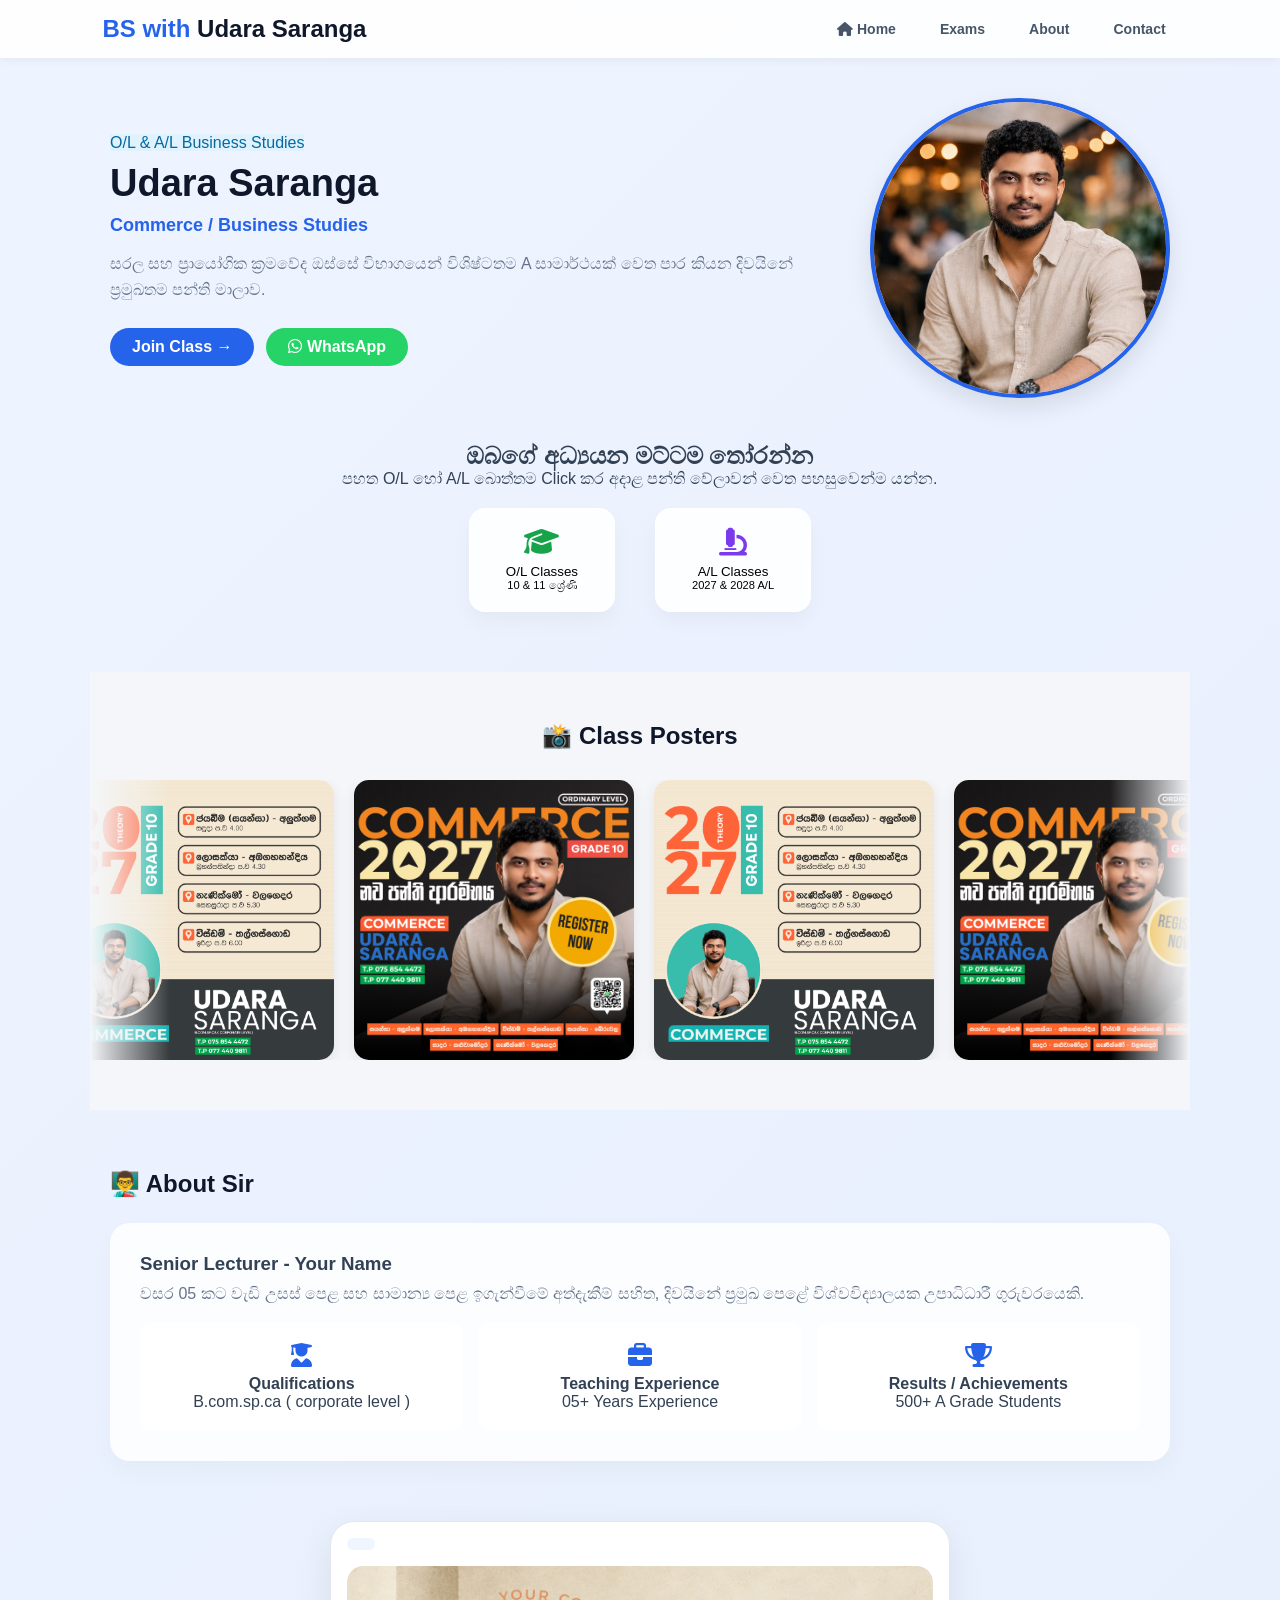
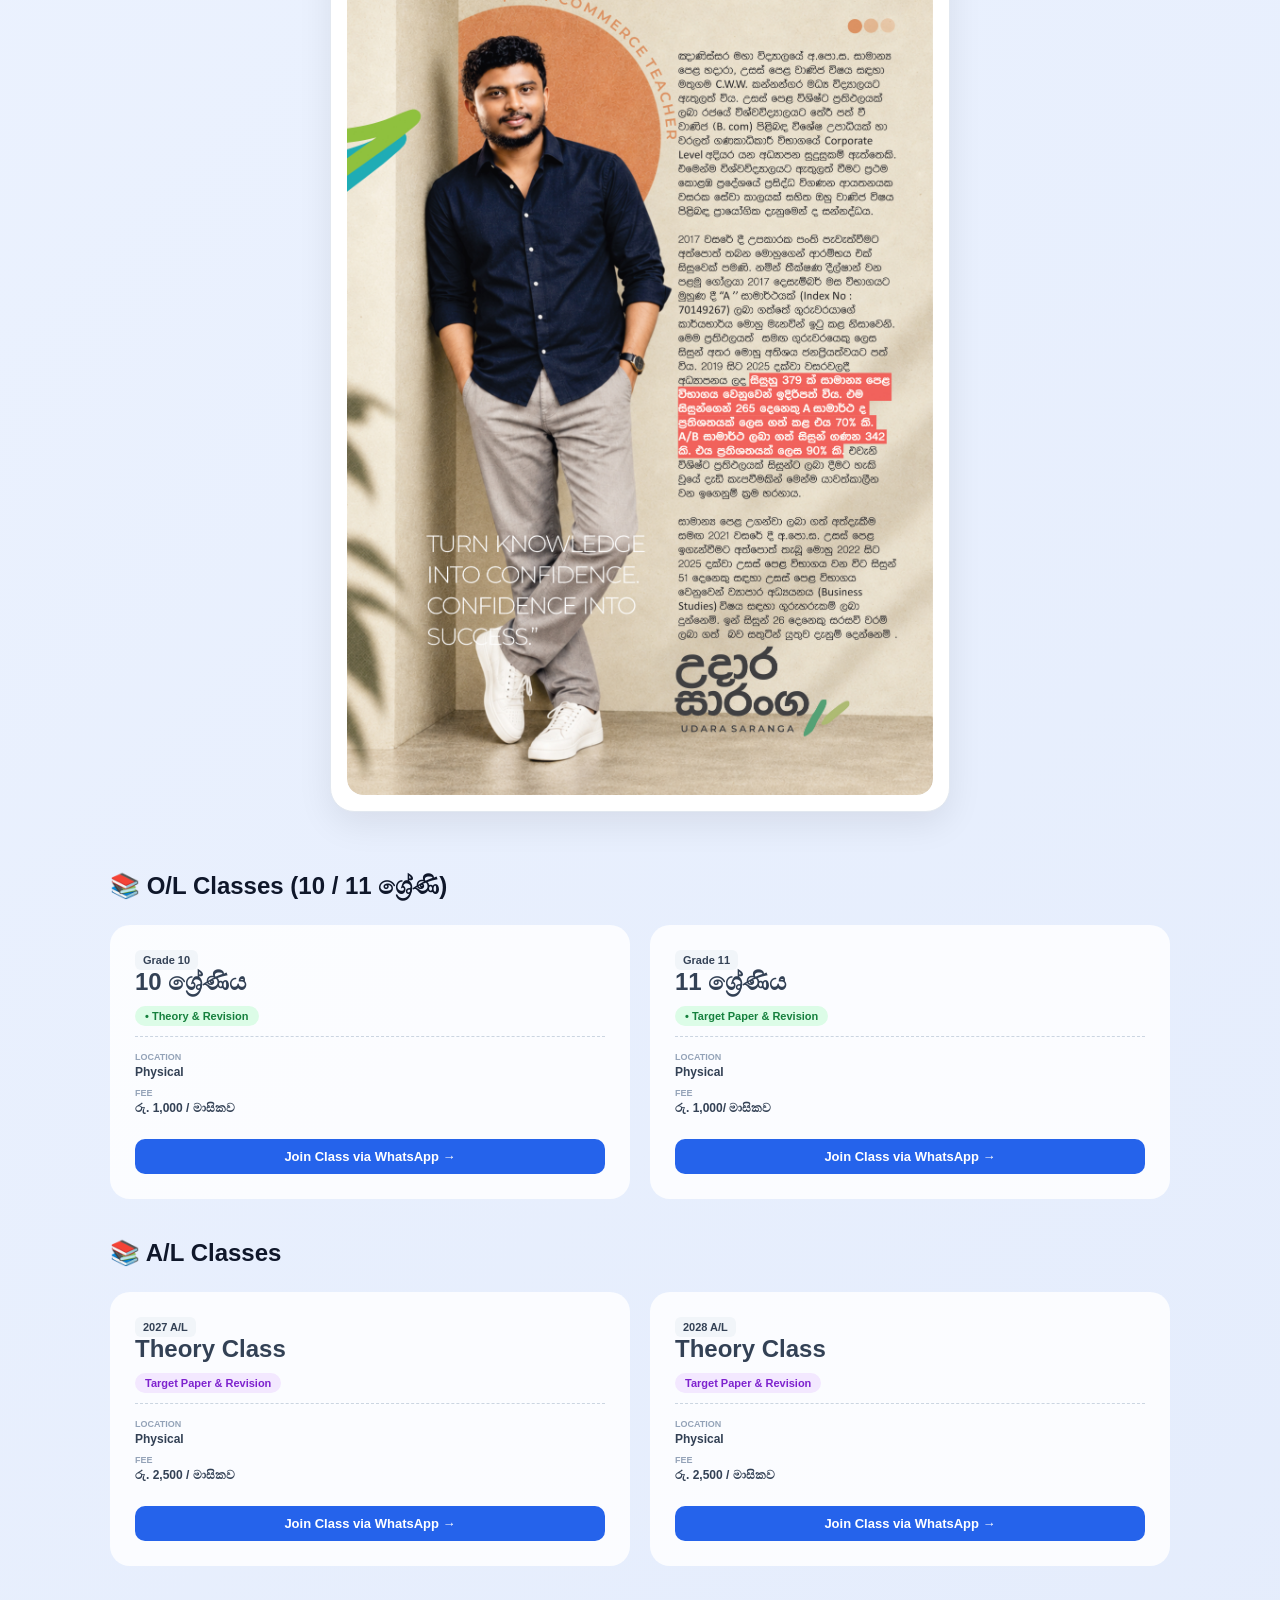
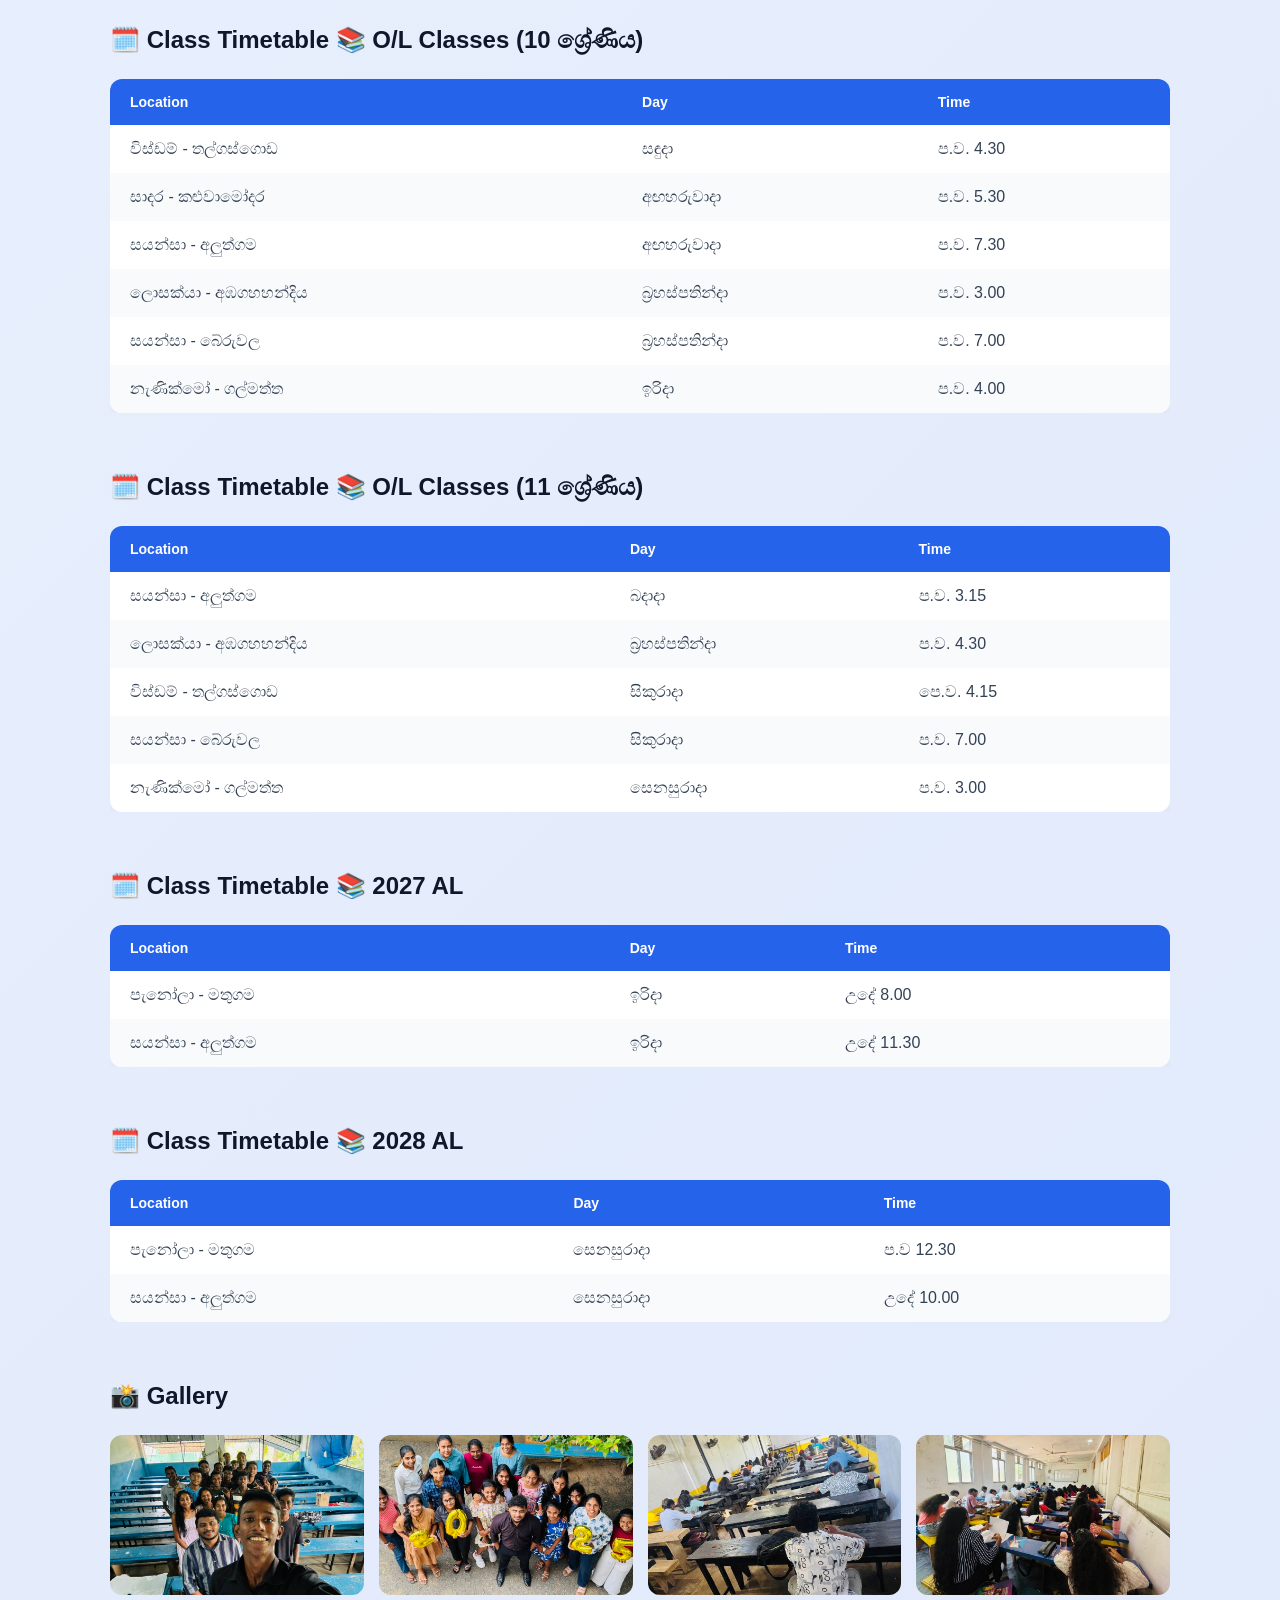
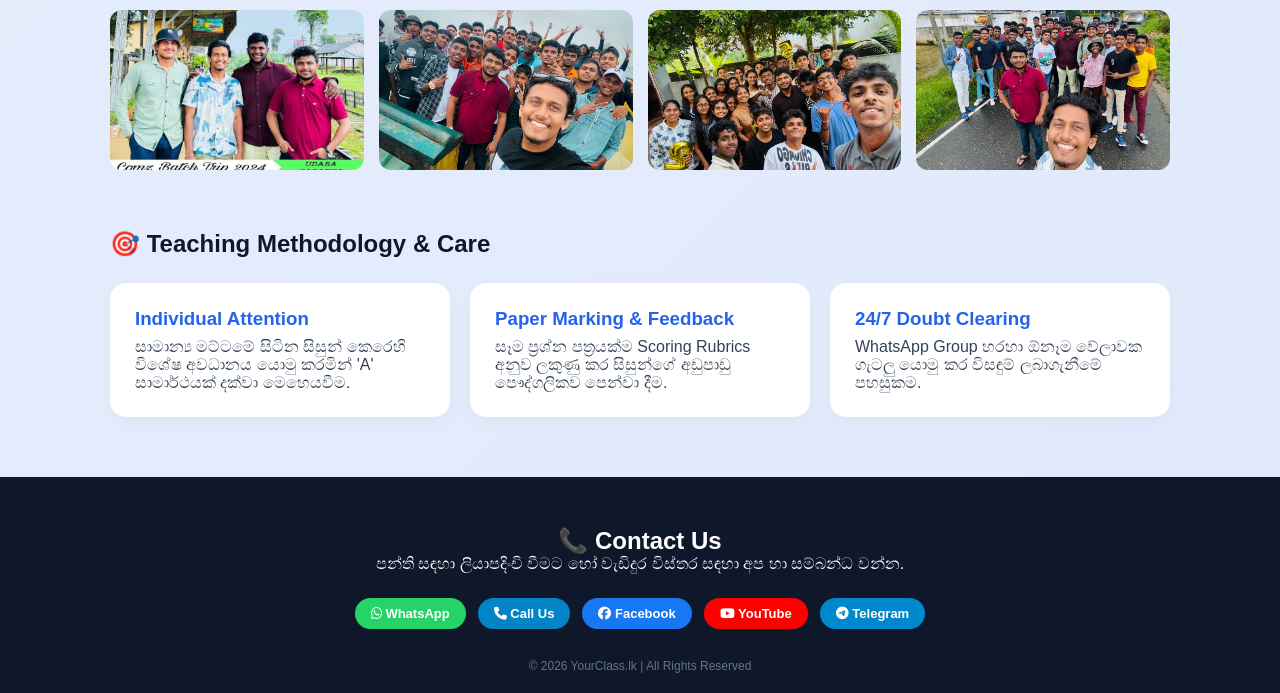
==== commit 2a4142f1: "Update site" ====
--- a/index.html
+++ b/index.html
@@ -64,6 +64,9 @@
         <small>10 & 11 ශ්‍රේණි</small>
       </button>  <img src="" alt="">
 
+
+
+
       <button class="cat-btn al-btn" onclick="scrollToSection('al-classes')">
         <i class="fa-solid fa-microscope"></i>
         <span>A/L Classes</span>
@@ -71,6 +74,31 @@
       </button>
     </div>
   </section>
+
+
+  <!-- 1080x1080 Post Slider Section -->
+<section class="class-posts-slider-section">
+  <div class="section-title">
+    <h2>📸 Class Posters </h2>
+  </div>
+  
+  <div class="slider-container">
+    <div class="slider-track" id="sliderTrack">
+      <!-- Image 1 -->
+      <div class="post-slide">
+        <img src="C1.png" alt="Class Post 1">
+      </div>
+      <!-- Image 2 -->
+      <div class="post-slide">
+        <img src="C2.jpeg" alt="Class Post 2">
+      </div>
+      <!-- Image 3 -->
+      
+      
+      <!-- Infinite loop එක seamless වෙන්න duplicate images ටිකක් මෙතනට JS එකෙන් හෝ manual දාන්න පුළුවන් -->
+    </div>
+  </div>
+</section>
 
   <!-- 2. About Sir -->
   <section id="about" class="about-section">
@@ -433,7 +461,43 @@
       <p class="copyright">© 2026 YourClass.lk | All Rights Reserved</p>
     </div>
   </footer>
-
-  <script src="script.js"></script>
+<script>
+    window.addEventListener("load", function () {
+      const track = document.getElementById("sliderTrack");
+      
+      if (track) {
+        const slides = Array.from(track.children);
+        slides.forEach((slide) => {
+          const clone = slide.cloneNode(true);
+          track.appendChild(clone);
+        });
+
+        let scrollPos = 0;
+        const speed = 1;
+        let isPaused = false;
+        const totalWidth = track.scrollWidth / 2;
+
+        function animateSlider() {
+          if (!isPaused) {
+            scrollPos += speed;
+            if (scrollPos >= totalWidth) {
+              scrollPos = 0;
+            }
+            track.style.transform = `translateX(-${scrollPos}px)`;
+          }
+          requestAnimationFrame(animateSlider);
+        }
+
+        track.addEventListener("mouseenter", () => { isPaused = true; });
+        track.addEventListener("mouseleave", () => { isPaused = false; });
+
+        requestAnimationFrame(animateSlider);
+      }
+    });
+  </script>
+</body>
+</html>
+
+
 </body>
 </html>
--- a/style.css
+++ b/style.css
@@ -641,4 +641,80 @@
     background: #eff6ff;
     border-radius: 8px;
   }
+}
+
+.class-posts-slider-section {
+  padding: 50px 0;
+  background: #f4f6f9;
+  overflow: hidden;
+}
+
+.class-posts-slider-section .section-title {
+  text-align: center;
+  margin-bottom: 30px;
+}
+
+.slider-container {
+  width: 100%;
+  max-width: 1200px;
+  margin: 0 auto;
+  overflow: hidden;
+  position: relative;
+  display: flex;
+}
+
+.slider-container::before,
+.slider-container::after {
+  content: "";
+  position: absolute;
+  top: 0;
+  width: 80px;
+  height: 100%;
+  z-index: 2;
+  pointer-events: none;
+}
+
+.slider-container::before {
+  left: 0;
+  background: linear-gradient(to right, #f4f6f9, transparent);
+}
+
+.slider-container::after {
+  right: 0;
+  background: linear-gradient(to left, #f4f6f9, transparent);
+}
+
+.slider-track {
+  display: flex;
+  gap: 20px;
+  width: max-content;
+  /* JavaScript එකෙන් Animation එක පාලනය කරයි */
+}
+
+.post-slide {
+  width: 280px; /* Desktop එකේ පේන ප්‍රමාණය (ඕන නම් වෙනස් කරන්න පුළුවන්) */
+  aspect-ratio: 1 / 1; /* අනිවාර්යයෙන් 1080x1080 square format එක තියාගනී */
+  background: #fff;
+  border-radius: 15px;
+  overflow: hidden;
+  box-shadow: 0 5px 15px rgba(0, 0, 0, 0.08);
+  flex-shrink: 0;
+  transition: transform 0.3s ease;
+}
+
+.post-slide:hover {
+  transform: scale(1.03);
+}
+
+.post-slide img {
+  width: 100%;
+  height: 100%;
+  object-fit: cover; /* Image එක stretch වෙන්නේ නැතුව ලස්සනට සෙට් වෙනවා */
+  display: block;
+}
+
+@media (max-width: 768px) {
+  .post-slide {
+    width: 220px; /* Mobile එකට හරියන ප්‍රමාණය */
+  }
 }
